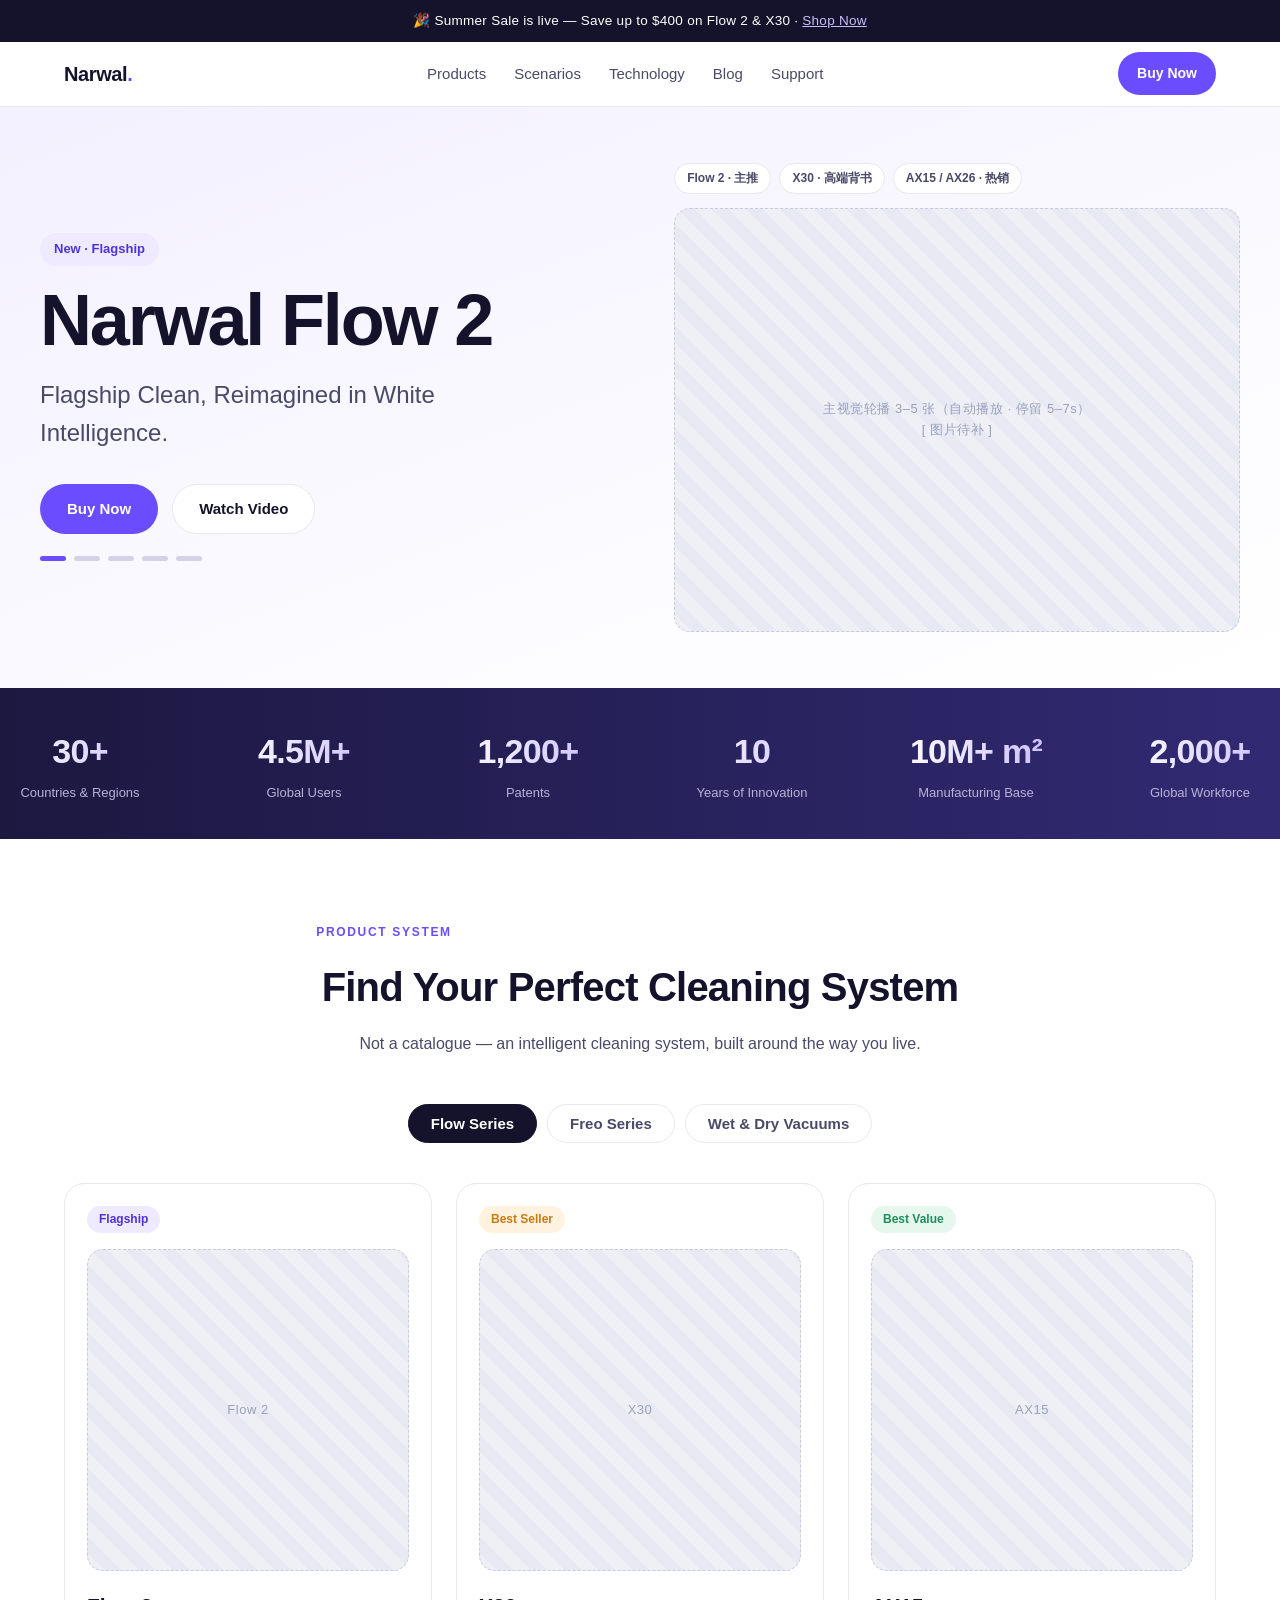
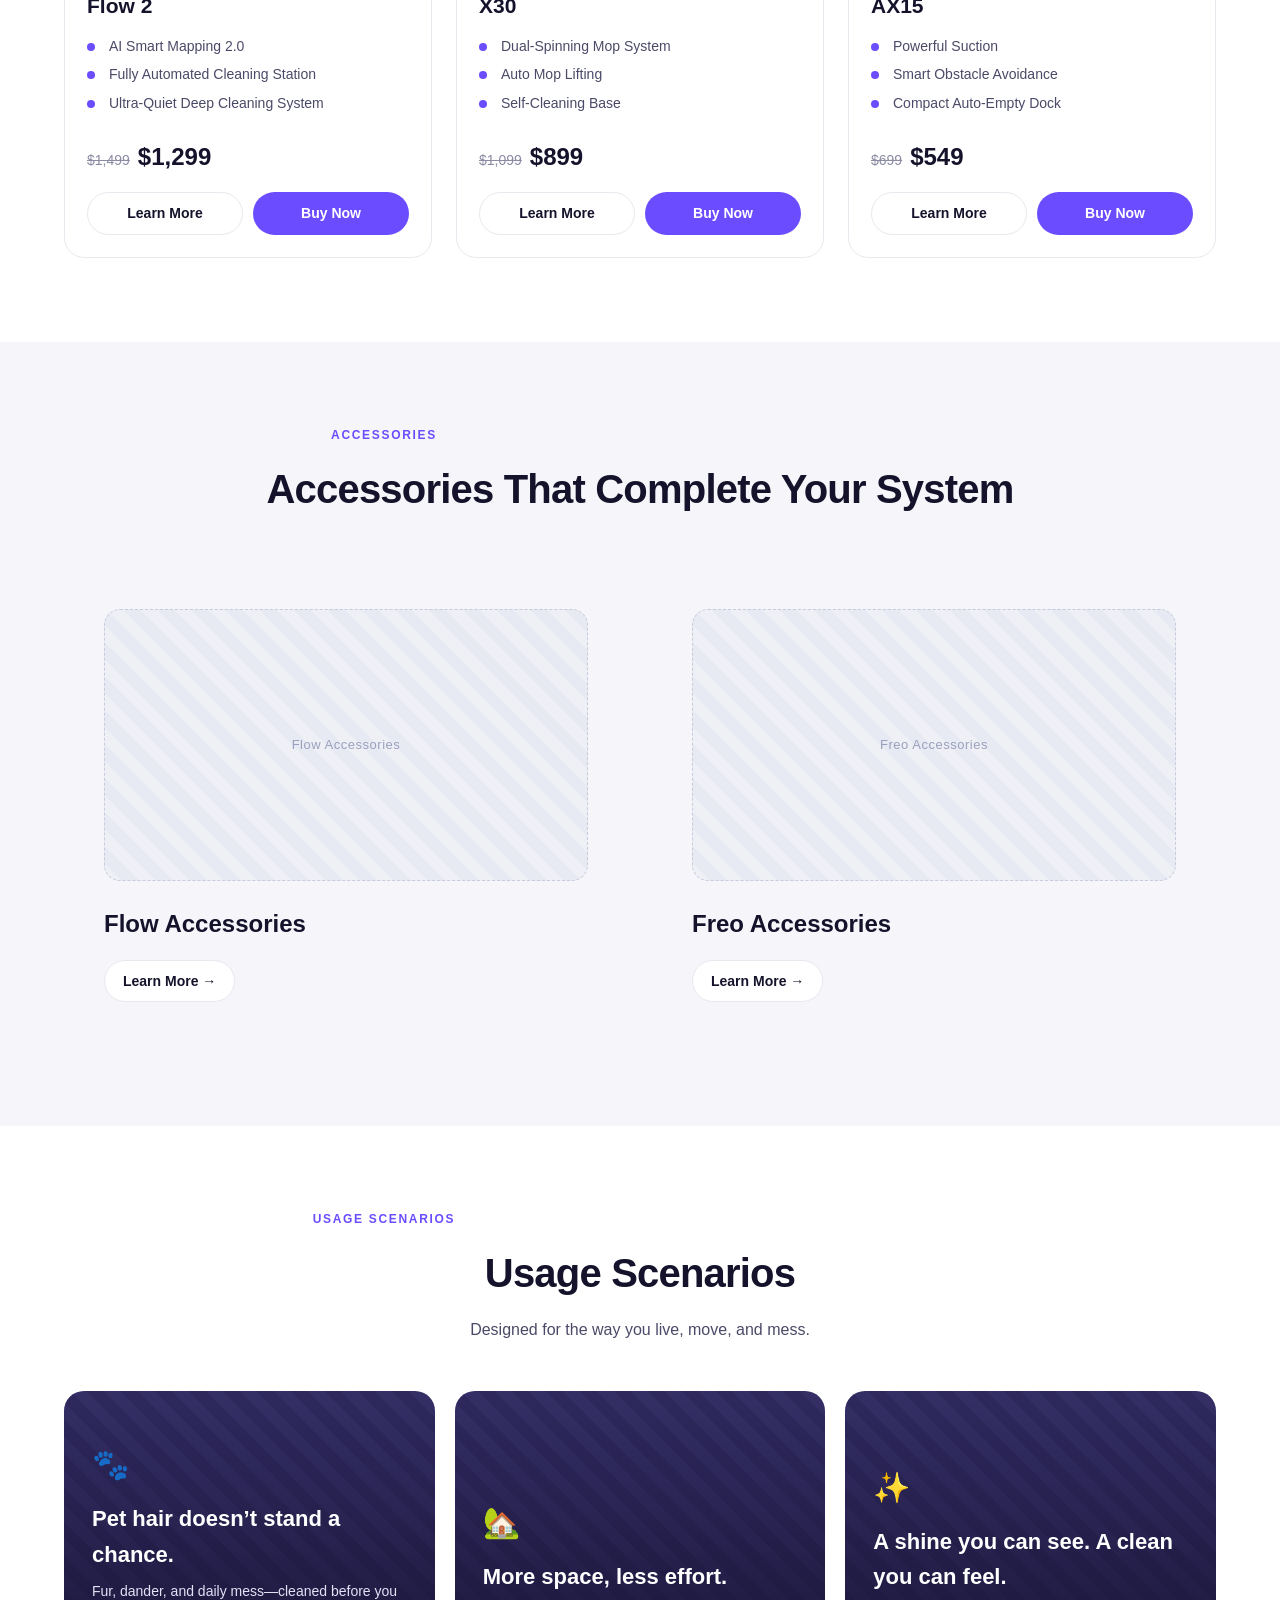
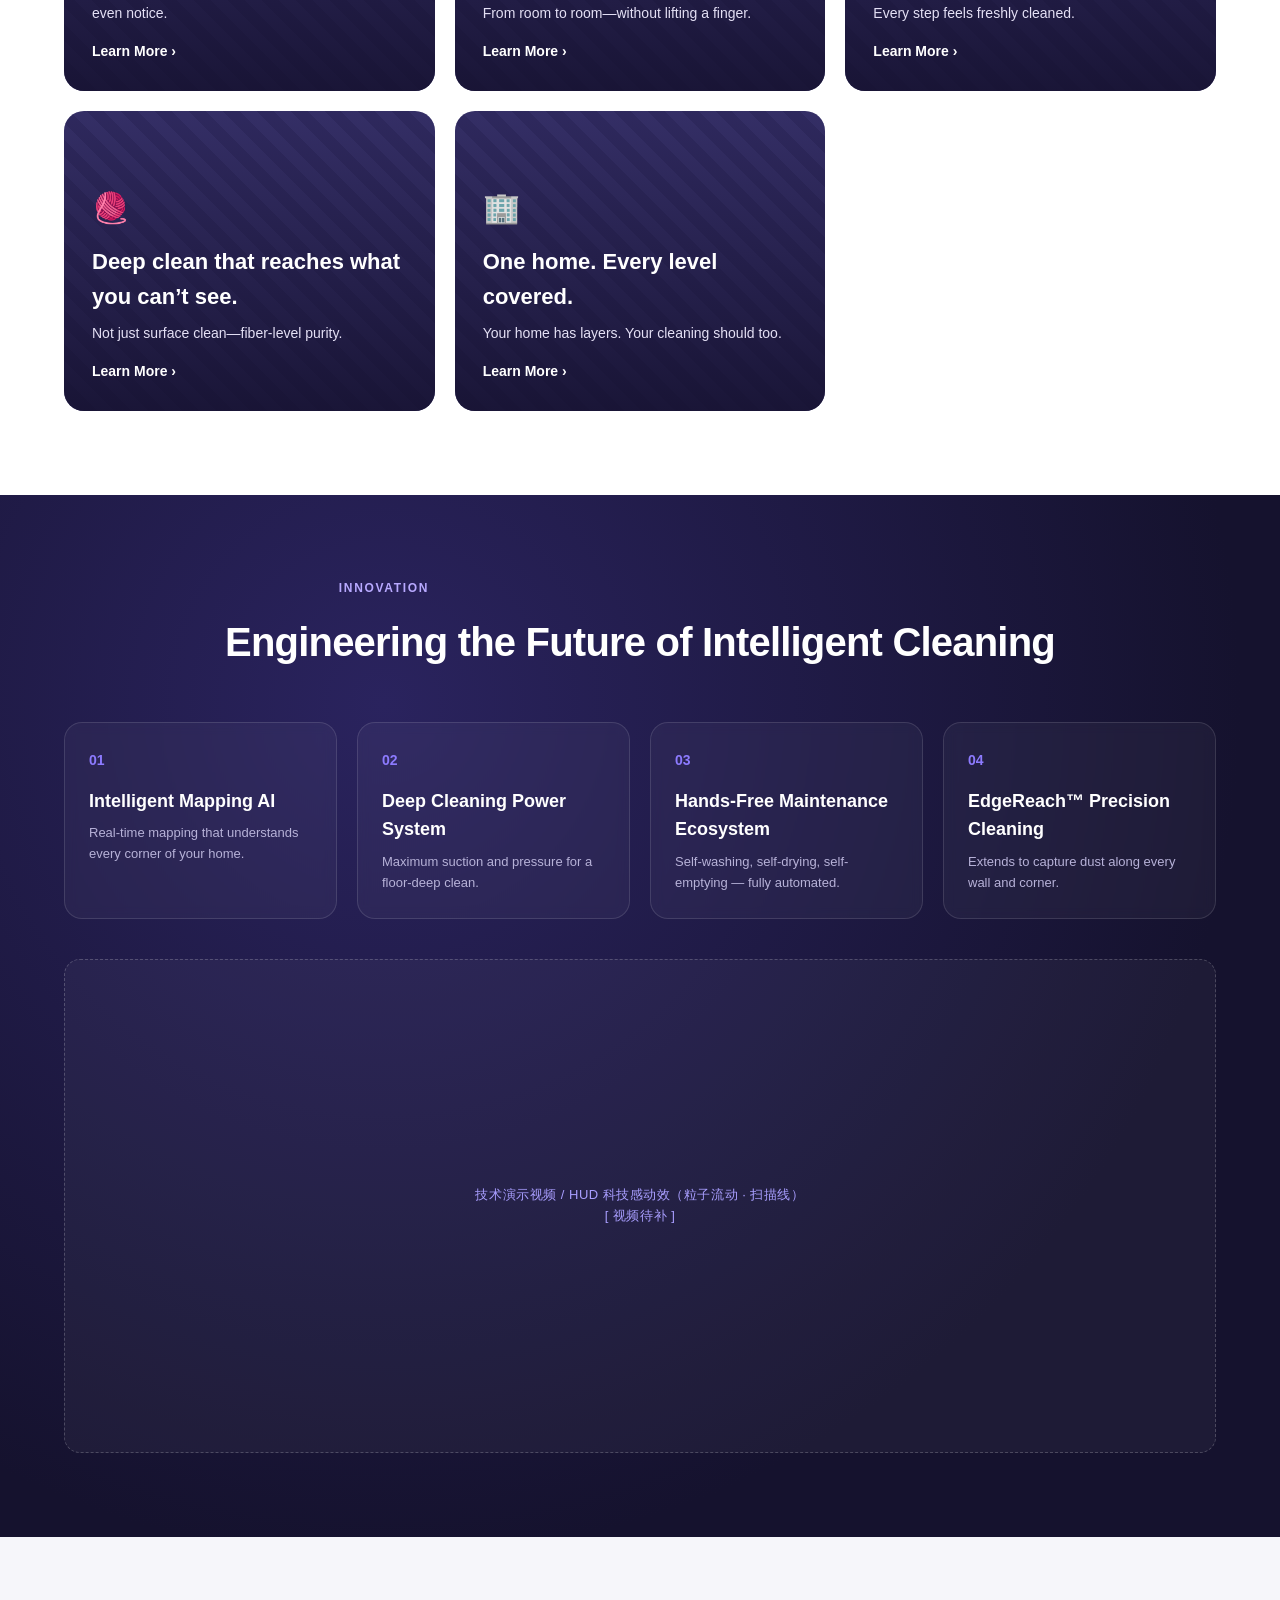
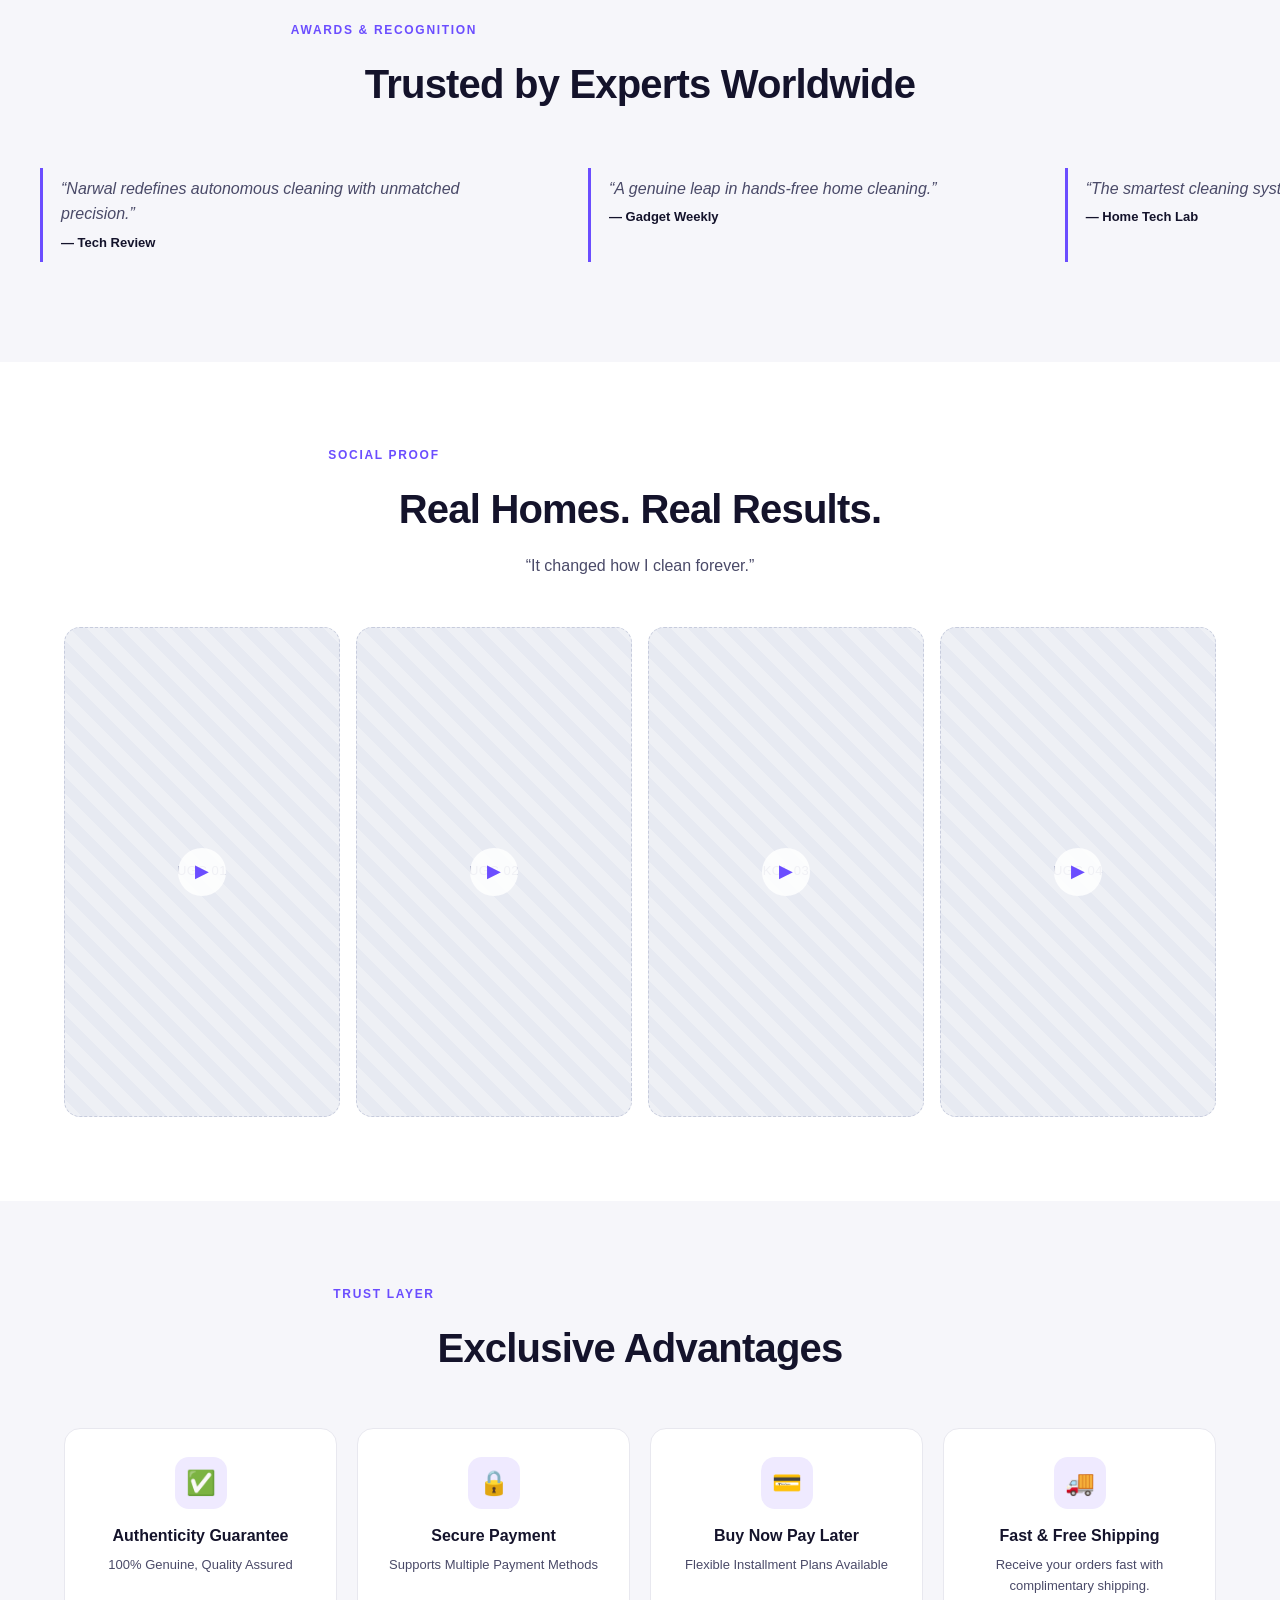
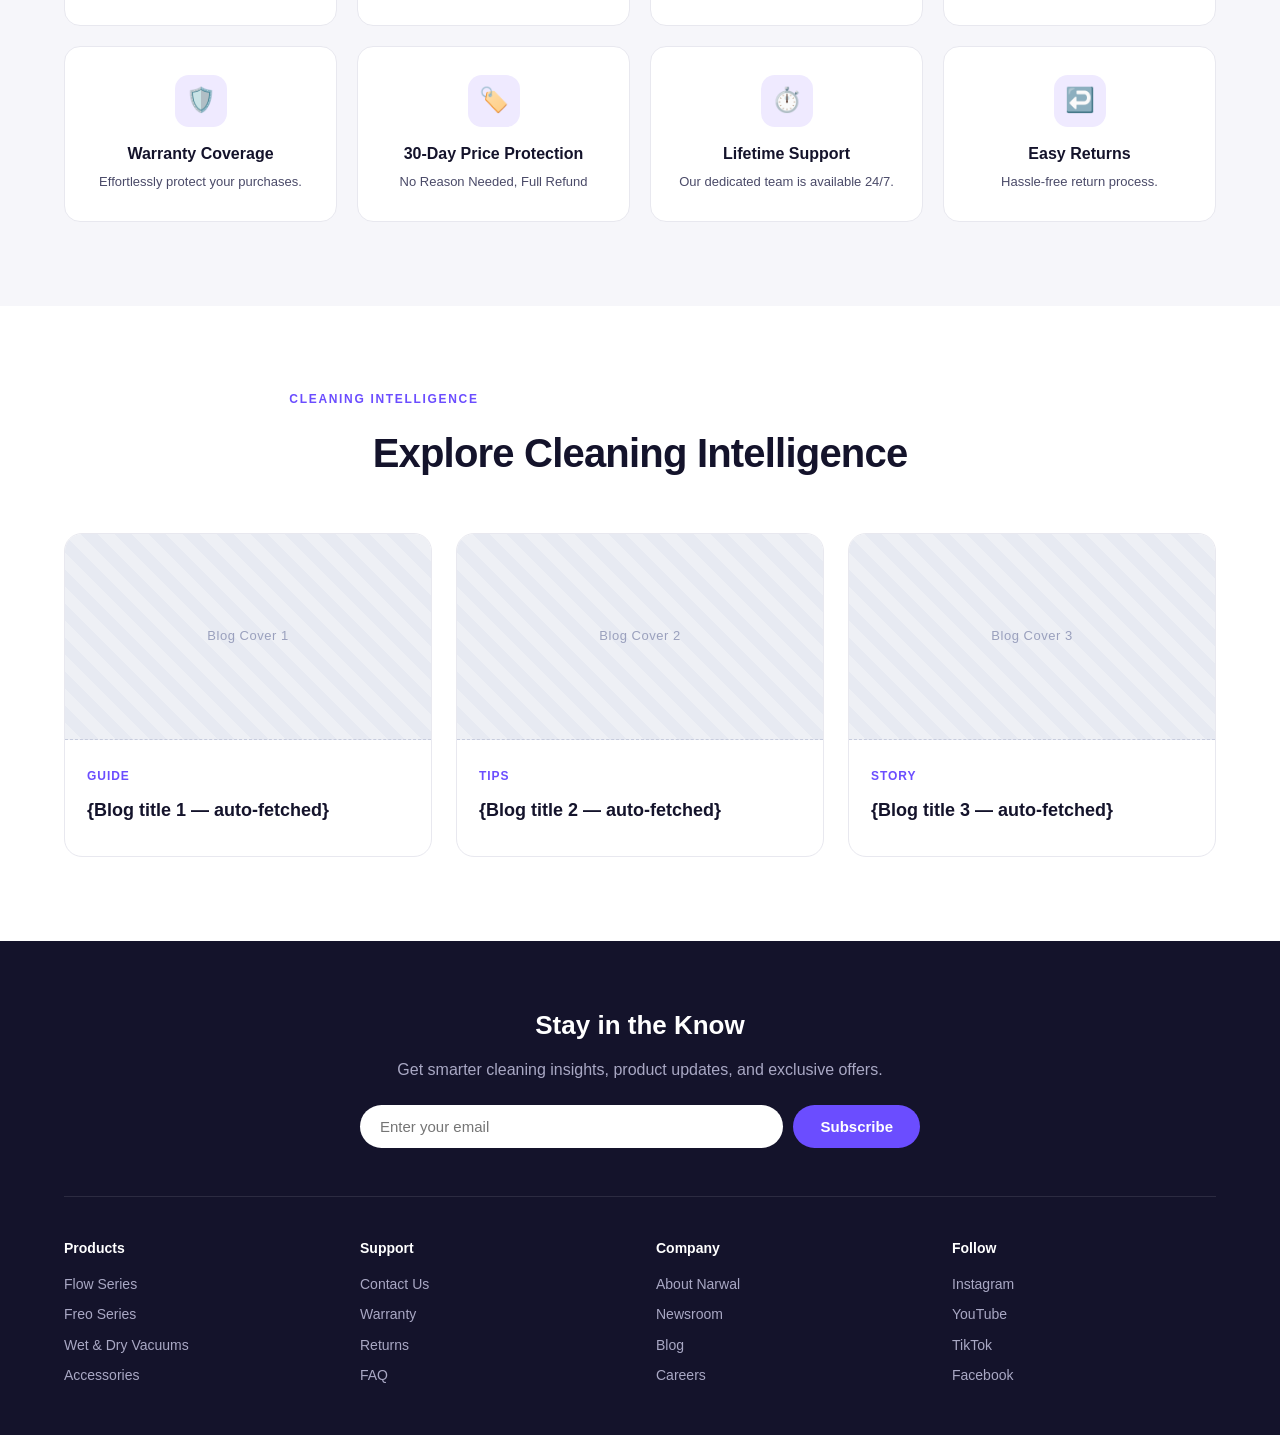
==== narwal-home-demo.html @ 0157c26e "Add Narwal homepage redesign demo (layout-first, images pending) Build a static layout demo for the " ====
<!DOCTYPE html>
<html lang="en">
<head>
<meta charset="UTF-8" />
<meta name="viewport" content="width=device-width, initial-scale=1.0" />
<title>Narwal · Homepage Redesign Demo</title>
<!-- 首页改版项目 Demo · 需求方：李力 · 上线：全球官网 -->
<style>
  :root {
    --ink: #14132b;
    --ink-soft: #4a4a68;
    --ink-mute: #8b8ba3;
    --line: #e8e8ef;
    --bg: #f6f6fa;
    --primary: #6b4dff;        /* 🟣 Primary 主色 */
    --primary-dark: #4f33d6;
    --primary-soft: #efeaff;
    --radius: 16px;
    --maxw: 1200px;
  }

  * { box-sizing: border-box; }

  html { scroll-behavior: smooth; }

  body {
    margin: 0;
    font-family: -apple-system, BlinkMacSystemFont, "Segoe UI",
      "PingFang SC", "Helvetica Neue", "Microsoft YaHei", Arial, sans-serif;
    color: var(--ink);
    background: #fff;
    line-height: 1.6;
    -webkit-font-smoothing: antialiased;
  }

  img { max-width: 100%; display: block; }

  .visually-hidden {
    position: absolute;
    width: 1px; height: 1px;
    padding: 0; margin: -1px;
    overflow: hidden;
    clip: rect(0 0 0 0);
    white-space: nowrap; border: 0;
  }

  .container {
    max-width: var(--maxw);
    margin: 0 auto;
    padding: 0 24px;
  }

  /* ====== 占位图（图片部分先跳过，用占位块） ====== */
  .ph {
    background:
      repeating-linear-gradient(45deg,#eef0f5,#eef0f5 12px,#e7eaf2 12px,#e7eaf2 24px);
    border: 1px dashed #c7ccdd;
    border-radius: var(--radius);
    display: flex;
    align-items: center;
    justify-content: center;
    color: #9aa0bd;
    font-size: 13px;
    letter-spacing: .04em;
    text-align: center;
    padding: 16px;
  }

  /* ====== 通用按钮 ====== */
  .btn {
    display: inline-flex;
    align-items: center;
    gap: 8px;
    padding: 12px 26px;
    border-radius: 999px;
    font-size: 15px;
    font-weight: 600;
    text-decoration: none;
    cursor: pointer;
    border: 1.5px solid transparent;
    transition: all .2s ease;
    white-space: nowrap;
  }
  .btn--primary { background: var(--primary); color: #fff; }
  .btn--primary:hover { background: var(--primary-dark); }
  .btn--ghost { background: #fff; color: var(--ink); border-color: var(--line); }
  .btn--ghost:hover { border-color: var(--primary); color: var(--primary); }
  .btn--sm { padding: 9px 18px; font-size: 14px; }

  /* ====== Section 通用标题 ====== */
  .section { padding: 84px 0; }
  .section--alt { background: var(--bg); }
  .sec-head { text-align: center; margin-bottom: 48px; }
  .sec-head .eyebrow {
    text-transform: uppercase;
    letter-spacing: .14em;
    font-size: 12px;
    color: var(--primary);
    font-weight: 700;
    margin: 0 0 12px;
  }
  .sec-head h2 {
    font-size: clamp(26px, 3.4vw, 40px);
    font-weight: 800;
    letter-spacing: -0.02em;
    margin: 0 0 12px;
  }
  .sec-head p {
    color: var(--ink-soft);
    max-width: 640px;
    margin: 0 auto;
    font-size: 16px;
  }

  /* ============ 0. 公告栏 ============ */
  .announce {
    background: var(--ink);
    color: #fff;
    text-align: center;
    font-size: 13.5px;
    padding: 10px 16px;
    letter-spacing: .02em;
  }
  .announce a { color: #c9bcff; text-decoration: underline; }

  /* ============ 顶部导航（占位） ============ */
  .nav {
    position: sticky; top: 0; z-index: 50;
    background: rgba(255,255,255,.85);
    backdrop-filter: blur(12px);
    border-bottom: 1px solid var(--line);
  }
  .nav__inner {
    display: flex; align-items: center; justify-content: space-between;
    height: 64px;
  }
  .nav__logo { font-weight: 800; font-size: 20px; letter-spacing: -.02em; }
  .nav__logo span { color: var(--primary); }
  .nav__links { display: flex; gap: 28px; list-style: none; margin: 0; padding: 0; }
  .nav__links a { text-decoration: none; color: var(--ink-soft); font-size: 15px; font-weight: 500; }
  .nav__links a:hover { color: var(--primary); }

  /* ============ 1. 首屏 Hero ============ */
  .hero {
    position: relative;
    background: linear-gradient(160deg,#f3f0ff 0%, #fbfaff 60%, #fff 100%);
    overflow: hidden;
  }
  .hero__inner {
    display: grid;
    grid-template-columns: 1.05fr 1fr;
    gap: 40px;
    align-items: center;
    min-height: 560px;
    padding: 56px 0;
  }
  .hero__badge {
    display: inline-block;
    background: var(--primary-soft);
    color: var(--primary-dark);
    font-size: 13px; font-weight: 700;
    padding: 6px 14px; border-radius: 999px;
    margin-bottom: 18px;
  }
  .hero__h1 {
    font-size: clamp(40px, 6vw, 72px);
    font-weight: 800;
    line-height: 1.02;
    letter-spacing: -0.03em;
    margin: 0 0 18px;
  }
  .hero__sub {
    font-size: clamp(18px, 2.2vw, 24px);
    color: var(--ink-soft);
    max-width: 460px;
    margin: 0 0 32px;
    font-weight: 500;
  }
  .hero__cta { display: flex; gap: 14px; flex-wrap: wrap; }
  .hero__visual { position: relative; }
  .hero__stage { aspect-ratio: 4/3; }

  /* 轮播指示点 */
  .hero__dots { display: flex; gap: 8px; margin-top: 22px; }
  .hero__dots button {
    width: 26px; height: 5px; border-radius: 99px; border: 0;
    background: #d5d2e8; cursor: pointer; padding: 0;
  }
  .hero__dots button[aria-current="true"] { background: var(--primary); }
  .hero__tag-row { display: flex; gap: 8px; margin-bottom: 14px; flex-wrap: wrap; }
  .pill {
    font-size: 12px; font-weight: 600; padding: 5px 12px; border-radius: 999px;
    background: #fff; border: 1px solid var(--line); color: var(--ink-soft);
  }

  /* ============ 2. 品牌信任数据 ============ */
  .trust {
    background: linear-gradient(90deg,#1c1840,#312a73);
    color: #fff;
    padding: 36px 0;
    overflow: hidden;
  }
  .trust__track {
    display: flex;
    gap: 64px;
    width: max-content;
    animation: marquee 32s linear infinite;
  }
  .trust:hover .trust__track { animation-play-state: paused; }
  @keyframes marquee { to { transform: translateX(-50%); } }
  .trust__item { text-align: center; min-width: 160px; }
  .trust__num {
    font-size: 34px; font-weight: 800;
    letter-spacing: -.02em;
    background: linear-gradient(90deg,#fff,#c9bcff);
    -webkit-background-clip: text; background-clip: text; color: transparent;
  }
  .trust__label { font-size: 13px; color: #b7b2d8; margin-top: 4px; }

  /* ============ 3. 产品系列区 ============ */
  .tabs { display: flex; justify-content: center; gap: 10px; margin-bottom: 40px; flex-wrap: wrap; }
  .tab {
    border: 1px solid var(--line); background: #fff;
    padding: 10px 22px; border-radius: 999px;
    font-size: 15px; font-weight: 600; color: var(--ink-soft);
    cursor: pointer; transition: all .2s;
  }
  .tab[aria-selected="true"] { background: var(--ink); color: #fff; border-color: var(--ink); }

  .product-grid {
    display: grid;
    grid-template-columns: repeat(3, 1fr);
    gap: 24px;
  }
  .panel[hidden] { display: none; }
  .pcard {
    border: 1px solid var(--line);
    border-radius: 20px;
    padding: 22px;
    background: #fff;
    display: flex; flex-direction: column;
    transition: box-shadow .25s, transform .25s;
  }
  .pcard:hover { box-shadow: 0 18px 40px -22px rgba(60,40,160,.4); transform: translateY(-4px); }
  .pcard__tag {
    align-self: flex-start;
    font-size: 12px; font-weight: 700;
    padding: 4px 12px; border-radius: 999px;
    background: var(--primary-soft); color: var(--primary-dark);
    margin-bottom: 16px;
  }
  .pcard__tag--seller { background:#fff3e0; color:#c97a13; }
  .pcard__tag--value  { background:#e6f7ee; color:#1e8e5a; }
  .pcard__img { aspect-ratio: 1/1; margin-bottom: 18px; }
  .pcard__name { font-size: 21px; font-weight: 800; margin: 0 0 12px; }
  .pcard__usp { list-style: none; padding: 0; margin: 0 0 18px; }
  .pcard__usp li {
    font-size: 14px; color: var(--ink-soft);
    padding-left: 22px; position: relative; margin-bottom: 6px;
  }
  .pcard__usp li::before {
    content: ""; position: absolute; left: 0; top: 8px;
    width: 8px; height: 8px; border-radius: 50%; background: var(--primary);
  }
  .pcard__price { margin: auto 0 16px; }
  .pcard__price .was { color: var(--ink-mute); text-decoration: line-through; font-size: 14px; margin-right: 8px; }
  .pcard__price .now { font-size: 24px; font-weight: 800; }
  .pcard__cta { display: flex; gap: 10px; }
  .pcard__cta .btn { flex: 1; justify-content: center; }

  /* ============ 4. 配件区 ============ */
  .acc-grid { display: grid; grid-template-columns: 1fr 1fr; gap: 24px; }
  .acc-card {
    border-radius: 20px;
    background: var(--bg);
    padding: 40px;
    display: flex; flex-direction: column; align-items: flex-start;
    min-height: 320px;
    justify-content: space-between;
  }
  .acc-card__img { width: 100%; aspect-ratio: 16/9; margin-bottom: 24px; }
  .acc-card h3 { font-size: 24px; margin: 0 0 16px; }

  /* ============ 5. 使用场景 ============ */
  .scene-grid {
    display: grid;
    grid-template-columns: repeat(3, 1fr);
    gap: 20px;
  }
  .scene {
    position: relative;
    border-radius: 20px;
    overflow: hidden;
    min-height: 300px;
    color: #fff;
    display: flex; flex-direction: column; justify-content: flex-end;
    padding: 28px;
    background: linear-gradient(180deg, rgba(20,16,45,.15), rgba(20,16,45,.85));
  }
  .scene::before {
    content: ""; position: absolute; inset: 0; z-index: -1;
    background: repeating-linear-gradient(45deg,#3a3470,#3a3470 12px,#332d66 12px,#332d66 24px);
  }
  .scene__emoji { font-size: 30px; }
  .scene h3 { font-size: 22px; margin: 12px 0 8px; font-weight: 800; }
  .scene p { font-size: 14px; color: #e4e0f5; margin: 0 0 16px; }
  .scene a { color: #fff; font-weight: 700; text-decoration: none; font-size: 14px; }
  .scene a:hover { text-decoration: underline; }

  /* ============ 6. Innovation 技术区 ============ */
  .innov {
    background: radial-gradient(circle at 30% 20%, #2a235e, #15122e 70%);
    color: #fff;
  }
  .innov .sec-head h2 { color: #fff; }
  .innov .sec-head .eyebrow { color: #b8a9ff; }
  .innov-grid { display: grid; grid-template-columns: repeat(4,1fr); gap: 20px; }
  .innov-card {
    border: 1px solid rgba(255,255,255,.12);
    border-radius: 18px;
    padding: 24px;
    background: rgba(255,255,255,.04);
    backdrop-filter: blur(6px);
  }
  .innov-card .idx { color: #8d7bff; font-weight: 800; font-size: 14px; }
  .innov-card h3 { font-size: 18px; margin: 14px 0 8px; }
  .innov-card p { font-size: 13px; color: #b7b2d8; margin: 0; }
  .innov__media { margin-top: 40px; aspect-ratio: 21/9; background:rgba(255,255,255,.04); border:1px dashed rgba(255,255,255,.2); color:#a99eff; }

  /* ============ 7. Awards ticker ============ */
  .awards { overflow: hidden; }
  .ticker {
    display: flex; gap: 48px; width: max-content;
    animation: marquee 40s linear infinite;
  }
  .awards:hover .ticker { animation-play-state: paused; }
  .quote {
    border-left: 3px solid var(--primary);
    padding: 8px 0 8px 18px;
    max-width: 420px;
    font-size: 16px; font-style: italic; color: var(--ink-soft);
  }
  .quote cite { display: block; font-style: normal; font-weight: 700; color: var(--ink); margin-top: 6px; font-size: 13px; }

  /* ============ 8. 用户之声 ============ */
  .ugc-grid { display: grid; grid-template-columns: repeat(4,1fr); gap: 16px; }
  .ugc { aspect-ratio: 9/16; position: relative; }
  .ugc .play {
    position: absolute; inset: 0; margin: auto;
    width: 48px; height: 48px; border-radius: 50%;
    background: rgba(255,255,255,.85); color: var(--primary);
    display: flex; align-items: center; justify-content: center; font-size: 18px;
  }

  /* ============ 9. 购买保障 ============ */
  .adv-grid { display: grid; grid-template-columns: repeat(4,1fr); gap: 20px; }
  .adv {
    text-align: center; padding: 28px 18px;
    border: 1px solid var(--line); border-radius: 16px; background:#fff;
  }
  .adv__icon {
    width: 52px; height: 52px; border-radius: 14px; margin: 0 auto 14px;
    background: var(--primary-soft); color: var(--primary-dark);
    display:flex; align-items:center; justify-content:center; font-size:24px;
  }
  .adv h3 { font-size: 16px; margin: 0 0 6px; }
  .adv p { font-size: 13px; color: var(--ink-soft); margin: 0; }

  /* ============ 10. Blog ============ */
  .blog-grid { display: grid; grid-template-columns: repeat(3,1fr); gap: 24px; }
  .blog-card { border:1px solid var(--line); border-radius:18px; overflow:hidden; background:#fff; }
  .blog-card .ph { border-radius:0; border:0; border-bottom:1px dashed #c7ccdd; aspect-ratio:16/9; }
  .blog-card__body { padding: 22px; }
  .blog-card__body span { font-size:12px; color:var(--primary); font-weight:700; text-transform:uppercase; letter-spacing:.08em; }
  .blog-card__body h3 { font-size:18px; margin:8px 0 10px; }
  .blog-card__body a { color:var(--ink); text-decoration:none; }
  .blog-card__body a:hover { color:var(--primary); }

  /* ============ Footer + 邮箱订阅 ============ */
  .footer { background: var(--ink); color:#cfcee0; padding: 64px 0 40px; }
  .subscribe { text-align:center; max-width:560px; margin:0 auto 48px; }
  .subscribe h2 { color:#fff; font-size:26px; margin:0 0 10px; }
  .subscribe p { margin:0 0 22px; color:#a9a8c4; }
  .subscribe__form { display:flex; gap:10px; }
  .subscribe__form input {
    flex:1; border:0; border-radius:999px; padding:13px 20px; font-size:15px;
  }
  .footer__cols {
    display:grid; grid-template-columns: repeat(4,1fr); gap:32px;
    border-top:1px solid rgba(255,255,255,.1); padding-top:40px; font-size:14px;
  }
  .footer__cols h4 { color:#fff; font-size:14px; margin:0 0 14px; }
  .footer__cols ul { list-style:none; padding:0; margin:0; }
  .footer__cols li { margin-bottom:8px; }
  .footer__cols a { color:#a9a8c4; text-decoration:none; }
  .footer__cols a:hover { color:#fff; }

  /* ============ 响应式 ============ */
  @media (max-width: 960px) {
    .hero__inner { grid-template-columns: 1fr; }
    .product-grid, .innov-grid, .ugc-grid, .adv-grid, .blog-grid { grid-template-columns: repeat(2,1fr); }
    .scene-grid { grid-template-columns: 1fr 1fr; }
    .nav__links { display:none; }
  }
  @media (max-width: 560px) {
    .product-grid, .acc-grid, .innov-grid, .ugc-grid, .adv-grid, .blog-grid, .scene-grid { grid-template-columns: 1fr; }
    .subscribe__form { flex-direction: column; }
    .footer__cols { grid-template-columns: 1fr 1fr; }
  }
</style>
</head>
<body>

  <!-- SEO：页面无显性 H1，使用 Visually Hidden H1 -->
  <h1 class="visually-hidden">Narwal Robot Vacuums and Mops for Smarter Home Cleaning</h1>

  <!-- ============ 0. 公告栏（同步 banner） ============ -->
  <div class="announce">
    🎉 Summer Sale is live — Save up to $400 on Flow 2 &amp; X30 ·
    <a href="#products">Shop Now</a>
  </div>

  <!-- ============ 顶部导航 ============ -->
  <header class="nav">
    <div class="container nav__inner">
      <div class="nav__logo">Narwal<span>.</span></div>
      <nav>
        <ul class="nav__links">
          <li><a href="#products">Products</a></li>
          <li><a href="#scenes">Scenarios</a></li>
          <li><a href="#innovation">Technology</a></li>
          <li><a href="#blog">Blog</a></li>
          <li><a href="#support">Support</a></li>
        </ul>
      </nav>
      <a href="#products" class="btn btn--primary btn--sm">Buy Now</a>
    </div>
  </header>

  <!-- ============ 1. 首屏 Hero ============ -->
  <section class="hero" id="hero" aria-label="Hero">
    <div class="container hero__inner">
      <div class="hero__copy">
        <span class="hero__badge">New · Flagship</span>
        <p class="hero__h1">Narwal Flow 2</p>
        <p class="hero__sub">Flagship Clean, Reimagined in White Intelligence.</p>
        <div class="hero__cta">
          <a href="#products" class="btn btn--primary">Buy Now</a>
          <a href="#innovation" class="btn btn--ghost">Watch Video</a>
        </div>
        <div class="hero__dots" role="tablist" aria-label="Hero slides">
          <button aria-current="true" aria-label="Flow 2"></button>
          <button aria-label="X30 Flagship"></button>
          <button aria-label="AX15"></button>
          <button aria-label="AX26"></button>
          <button aria-label="Promo"></button>
        </div>
      </div>
      <div class="hero__visual">
        <div class="hero__tag-row">
          <span class="pill">Flow 2 · 主推</span>
          <span class="pill">X30 · 高端背书</span>
          <span class="pill">AX15 / AX26 · 热销</span>
        </div>
        <div class="ph hero__stage">主视觉轮播 3–5 张（自动播放 · 停留 5–7s）<br />[ 图片待补 ]</div>
      </div>
    </div>
  </section>

  <!-- ============ 2. 品牌信任数据 ============ -->
  <section class="trust" aria-label="Brand trust data">
    <div class="trust__track" id="trustTrack">
      <!-- 一组数据，JS 复制一份实现无缝滚动 + count-up -->
      <div class="trust__item"><div class="trust__num" data-count="30">30+</div><div class="trust__label">Countries &amp; Regions</div></div>
      <div class="trust__item"><div class="trust__num" data-count="4.5">4.5M+</div><div class="trust__label">Global Users</div></div>
      <div class="trust__item"><div class="trust__num" data-count="1200">1,200+</div><div class="trust__label">Patents</div></div>
      <div class="trust__item"><div class="trust__num" data-count="10">10</div><div class="trust__label">Years of Innovation</div></div>
      <div class="trust__item"><div class="trust__num">10M+ m²</div><div class="trust__label">Manufacturing Base</div></div>
      <div class="trust__item"><div class="trust__num" data-count="2000">2,000+</div><div class="trust__label">Global Workforce</div></div>
      <div class="trust__item"><div class="trust__num" data-count="500">500+</div><div class="trust__label">Service Stations</div></div>
    </div>
  </section>

  <!-- ============ 3. 产品系列区 ============ -->
  <section class="section" id="products">
    <div class="container">
      <div class="sec-head">
        <p class="eyebrow">Product System</p>
        <h2>Find Your Perfect Cleaning System</h2>
        <p>Not a catalogue — an intelligent cleaning system, built around the way you live.</p>
      </div>

      <div class="tabs" role="tablist" aria-label="Product series">
        <button class="tab" role="tab" aria-selected="true" data-panel="flow">Flow Series</button>
        <button class="tab" role="tab" aria-selected="false" data-panel="freo">Freo Series</button>
        <button class="tab" role="tab" aria-selected="false" data-panel="wetdry">Wet &amp; Dry Vacuums</button>
      </div>

      <!-- Flow Series -->
      <div class="panel" data-panel="flow">
        <div class="product-grid">
          <article class="pcard">
            <span class="pcard__tag">Flagship</span>
            <div class="ph pcard__img">Flow 2</div>
            <h3 class="pcard__name">Flow 2</h3>
            <ul class="pcard__usp">
              <li>AI Smart Mapping 2.0</li>
              <li>Fully Automated Cleaning Station</li>
              <li>Ultra-Quiet Deep Cleaning System</li>
            </ul>
            <div class="pcard__price"><span class="was">$1,499</span><span class="now">$1,299</span></div>
            <div class="pcard__cta">
              <a href="#" class="btn btn--ghost btn--sm">Learn More</a>
              <a href="#" class="btn btn--primary btn--sm">Buy Now</a>
            </div>
          </article>

          <article class="pcard">
            <span class="pcard__tag pcard__tag--seller">Best Seller</span>
            <div class="ph pcard__img">X30</div>
            <h3 class="pcard__name">X30</h3>
            <ul class="pcard__usp">
              <li>Dual-Spinning Mop System</li>
              <li>Auto Mop Lifting</li>
              <li>Self-Cleaning Base</li>
            </ul>
            <div class="pcard__price"><span class="was">$1,099</span><span class="now">$899</span></div>
            <div class="pcard__cta">
              <a href="#" class="btn btn--ghost btn--sm">Learn More</a>
              <a href="#" class="btn btn--primary btn--sm">Buy Now</a>
            </div>
          </article>

          <article class="pcard">
            <span class="pcard__tag pcard__tag--value">Best Value</span>
            <div class="ph pcard__img">AX15</div>
            <h3 class="pcard__name">AX15</h3>
            <ul class="pcard__usp">
              <li>Powerful Suction</li>
              <li>Smart Obstacle Avoidance</li>
              <li>Compact Auto-Empty Dock</li>
            </ul>
            <div class="pcard__price"><span class="was">$699</span><span class="now">$549</span></div>
            <div class="pcard__cta">
              <a href="#" class="btn btn--ghost btn--sm">Learn More</a>
              <a href="#" class="btn btn--primary btn--sm">Buy Now</a>
            </div>
          </article>
        </div>
      </div>

      <!-- Freo Series -->
      <div class="panel" data-panel="freo" hidden>
        <div class="product-grid">
          <article class="pcard">
            <span class="pcard__tag">Flagship</span>
            <div class="ph pcard__img">Freo Z Ultra</div>
            <h3 class="pcard__name">Freo Z Ultra</h3>
            <ul class="pcard__usp">
              <li>Dual AI Chips</li>
              <li>Edge-to-Edge Mopping</li>
              <li>Hot Water Self-Wash</li>
            </ul>
            <div class="pcard__price"><span class="was">$1,599</span><span class="now">$1,399</span></div>
            <div class="pcard__cta">
              <a href="#" class="btn btn--ghost btn--sm">Learn More</a>
              <a href="#" class="btn btn--primary btn--sm">Buy Now</a>
            </div>
          </article>
          <article class="pcard">
            <span class="pcard__tag pcard__tag--seller">Best Seller</span>
            <div class="ph pcard__img">Freo X Ultra</div>
            <h3 class="pcard__name">Freo X Ultra</h3>
            <ul class="pcard__usp">
              <li>Zero-Tangle Brush</li>
              <li>Auto Detergent Dosing</li>
              <li>DirtSense Cleaning</li>
            </ul>
            <div class="pcard__price"><span class="was">$1,399</span><span class="now">$1,199</span></div>
            <div class="pcard__cta">
              <a href="#" class="btn btn--ghost btn--sm">Learn More</a>
              <a href="#" class="btn btn--primary btn--sm">Buy Now</a>
            </div>
          </article>
          <article class="pcard">
            <span class="pcard__tag pcard__tag--value">Best Value</span>
            <div class="ph pcard__img">Freo Pro</div>
            <h3 class="pcard__name">Freo Pro</h3>
            <ul class="pcard__usp">
              <li>Smart Mapping</li>
              <li>Auto-Empty &amp; Wash</li>
              <li>Quiet Mode</li>
            </ul>
            <div class="pcard__price"><span class="was">$899</span><span class="now">$699</span></div>
            <div class="pcard__cta">
              <a href="#" class="btn btn--ghost btn--sm">Learn More</a>
              <a href="#" class="btn btn--primary btn--sm">Buy Now</a>
            </div>
          </article>
        </div>
      </div>

      <!-- Wet & Dry -->
      <div class="panel" data-panel="wetdry" hidden>
        <div class="product-grid">
          <article class="pcard">
            <span class="pcard__tag pcard__tag--seller">Best Seller</span>
            <div class="ph pcard__img">S20 Pro</div>
            <h3 class="pcard__name">S20 Pro</h3>
            <ul class="pcard__usp">
              <li>Edge-Hugging Roller</li>
              <li>Self-Cleaning &amp; Drying</li>
              <li>Lightweight Design</li>
            </ul>
            <div class="pcard__price"><span class="was">$499</span><span class="now">$399</span></div>
            <div class="pcard__cta">
              <a href="#" class="btn btn--ghost btn--sm">Learn More</a>
              <a href="#" class="btn btn--primary btn--sm">Buy Now</a>
            </div>
          </article>
          <article class="pcard">
            <span class="pcard__tag pcard__tag--value">Best Value</span>
            <div class="ph pcard__img">S10</div>
            <h3 class="pcard__name">S10</h3>
            <ul class="pcard__usp">
              <li>Strong Suction</li>
              <li>One-Touch Clean</li>
              <li>Long Battery Life</li>
            </ul>
            <div class="pcard__price"><span class="was">$349</span><span class="now">$279</span></div>
            <div class="pcard__cta">
              <a href="#" class="btn btn--ghost btn--sm">Learn More</a>
              <a href="#" class="btn btn--primary btn--sm">Buy Now</a>
            </div>
          </article>
        </div>
      </div>
    </div>
  </section>

  <!-- ============ 4. 配件区 ============ -->
  <section class="section section--alt">
    <div class="container">
      <div class="sec-head">
        <p class="eyebrow">Accessories</p>
        <h2>Accessories That Complete Your System</h2>
      </div>
      <div class="acc-grid">
        <div class="acc-card">
          <div class="ph acc-card__img">Flow Accessories</div>
          <div>
            <h3>Flow Accessories</h3>
            <a href="#" class="btn btn--ghost btn--sm">Learn More →</a>
          </div>
        </div>
        <div class="acc-card">
          <div class="ph acc-card__img">Freo Accessories</div>
          <div>
            <h3>Freo Accessories</h3>
            <a href="#" class="btn btn--ghost btn--sm">Learn More →</a>
          </div>
        </div>
      </div>
    </div>
  </section>

  <!-- ============ 5. 使用场景 ============ -->
  <section class="section" id="scenes">
    <div class="container">
      <div class="sec-head">
        <p class="eyebrow">Usage Scenarios</p>
        <h2>Usage Scenarios</h2>
        <p>Designed for the way you live, move, and mess.</p>
      </div>
      <div class="scene-grid">
        <article class="scene">
          <div class="scene__emoji">🐾</div>
          <h3>Pet hair doesn’t stand a chance.</h3>
          <p>Fur, dander, and daily mess—cleaned before you even notice.</p>
          <a href="#">Learn More ›</a>
        </article>
        <article class="scene">
          <div class="scene__emoji">🏡</div>
          <h3>More space, less effort.</h3>
          <p>From room to room—without lifting a finger.</p>
          <a href="#">Learn More ›</a>
        </article>
        <article class="scene">
          <div class="scene__emoji">✨</div>
          <h3>A shine you can see. A clean you can feel.</h3>
          <p>Every step feels freshly cleaned.</p>
          <a href="#">Learn More ›</a>
        </article>
        <article class="scene">
          <div class="scene__emoji">🧶</div>
          <h3>Deep clean that reaches what you can’t see.</h3>
          <p>Not just surface clean—fiber-level purity.</p>
          <a href="#">Learn More ›</a>
        </article>
        <article class="scene">
          <div class="scene__emoji">🏢</div>
          <h3>One home. Every level covered.</h3>
          <p>Your home has layers. Your cleaning should too.</p>
          <a href="#">Learn More ›</a>
        </article>
      </div>
    </div>
  </section>

  <!-- ============ 6. Innovation 技术区 ============ -->
  <section class="section innov" id="innovation">
    <div class="container">
      <div class="sec-head">
        <p class="eyebrow">Innovation</p>
        <h2>Engineering the Future of Intelligent Cleaning</h2>
      </div>
      <div class="innov-grid">
        <div class="innov-card">
          <span class="idx">01</span>
          <h3>Intelligent Mapping AI</h3>
          <p>Real-time mapping that understands every corner of your home.</p>
        </div>
        <div class="innov-card">
          <span class="idx">02</span>
          <h3>Deep Cleaning Power System</h3>
          <p>Maximum suction and pressure for a floor-deep clean.</p>
        </div>
        <div class="innov-card">
          <span class="idx">03</span>
          <h3>Hands-Free Maintenance Ecosystem</h3>
          <p>Self-washing, self-drying, self-emptying — fully automated.</p>
        </div>
        <div class="innov-card">
          <span class="idx">04</span>
          <h3>EdgeReach™ Precision Cleaning</h3>
          <p>Extends to capture dust along every wall and corner.</p>
        </div>
      </div>
      <div class="ph innov__media">技术演示视频 / HUD 科技感动效（粒子流动 · 扫描线）<br />[ 视频待补 ]</div>
    </div>
  </section>

  <!-- ============ 7. Awards & Recognition ============ -->
  <section class="section awards section--alt" aria-label="Awards">
    <div class="container sec-head" style="margin-bottom:36px;">
      <p class="eyebrow">Awards &amp; Recognition</p>
      <h2>Trusted by Experts Worldwide</h2>
    </div>
    <div class="ticker" id="awardTicker">
      <blockquote class="quote">“Narwal redefines autonomous cleaning with unmatched precision.”<cite>— Tech Review</cite></blockquote>
      <blockquote class="quote">“A genuine leap in hands-free home cleaning.”<cite>— Gadget Weekly</cite></blockquote>
      <blockquote class="quote">“The smartest cleaning system we tested this year.”<cite>— Home Tech Lab</cite></blockquote>
      <blockquote class="quote">“Premium engineering meets everyday convenience.”<cite>— The Verge*</cite></blockquote>
    </div>
  </section>

  <!-- ============ 8. 用户之声 ============ -->
  <section class="section" id="voices">
    <div class="container">
      <div class="sec-head">
        <p class="eyebrow">Social Proof</p>
        <h2>Real Homes. Real Results.</h2>
        <p>“It changed how I clean forever.”</p>
      </div>
      <div class="ugc-grid">
        <div class="ph ugc"><span>UGC 01</span><div class="play">▶</div></div>
        <div class="ph ugc"><span>UGC 02</span><div class="play">▶</div></div>
        <div class="ph ugc"><span>KOL 03</span><div class="play">▶</div></div>
        <div class="ph ugc"><span>UGC 04</span><div class="play">▶</div></div>
      </div>
    </div>
  </section>

  <!-- ============ 9. 购买保障 ============ -->
  <section class="section section--alt" id="support">
    <div class="container">
      <div class="sec-head">
        <p class="eyebrow">Trust Layer</p>
        <h2>Exclusive Advantages</h2>
      </div>
      <div class="adv-grid">
        <div class="adv"><div class="adv__icon">✅</div><h3>Authenticity Guarantee</h3><p>100% Genuine, Quality Assured</p></div>
        <div class="adv"><div class="adv__icon">🔒</div><h3>Secure Payment</h3><p>Supports Multiple Payment Methods</p></div>
        <div class="adv"><div class="adv__icon">💳</div><h3>Buy Now Pay Later</h3><p>Flexible Installment Plans Available</p></div>
        <div class="adv"><div class="adv__icon">🚚</div><h3>Fast &amp; Free Shipping</h3><p>Receive your orders fast with complimentary shipping.</p></div>
        <div class="adv"><div class="adv__icon">🛡️</div><h3>Warranty Coverage</h3><p>Effortlessly protect your purchases.</p></div>
        <div class="adv"><div class="adv__icon">🏷️</div><h3>30-Day Price Protection</h3><p>No Reason Needed, Full Refund</p></div>
        <div class="adv"><div class="adv__icon">⏱️</div><h3>Lifetime Support</h3><p>Our dedicated team is available 24/7.</p></div>
        <div class="adv"><div class="adv__icon">↩️</div><h3>Easy Returns</h3><p>Hassle-free return process.</p></div>
      </div>
    </div>
  </section>

  <!-- ============ 10. Blog 内容区 ============ -->
  <section class="section" id="blog">
    <div class="container">
      <div class="sec-head">
        <p class="eyebrow">Cleaning Intelligence</p>
        <h2>Explore Cleaning Intelligence</h2>
      </div>
      <div class="blog-grid">
        <article class="blog-card">
          <div class="ph">Blog Cover 1</div>
          <div class="blog-card__body">
            <span>Guide</span>
            <h3><a href="#">{Blog title 1 — auto-fetched}</a></h3>
          </div>
        </article>
        <article class="blog-card">
          <div class="ph">Blog Cover 2</div>
          <div class="blog-card__body">
            <span>Tips</span>
            <h3><a href="#">{Blog title 2 — auto-fetched}</a></h3>
          </div>
        </article>
        <article class="blog-card">
          <div class="ph">Blog Cover 3</div>
          <div class="blog-card__body">
            <span>Story</span>
            <h3><a href="#">{Blog title 3 — auto-fetched}</a></h3>
          </div>
        </article>
      </div>
    </div>
  </section>

  <!-- ============ 11. Footer + 邮箱订阅 ============ -->
  <footer class="footer">
    <div class="container">
      <div class="subscribe">
        <h2>Stay in the Know</h2>
        <p>Get smarter cleaning insights, product updates, and exclusive offers.</p>
        <form class="subscribe__form" onsubmit="return false;">
          <input type="email" placeholder="Enter your email" aria-label="Email" />
          <button class="btn btn--primary" type="submit">Subscribe</button>
        </form>
      </div>
      <div class="footer__cols">
        <div>
          <h4>Products</h4>
          <ul>
            <li><a href="#">Flow Series</a></li>
            <li><a href="#">Freo Series</a></li>
            <li><a href="#">Wet &amp; Dry Vacuums</a></li>
            <li><a href="#">Accessories</a></li>
          </ul>
        </div>
        <div>
          <h4>Support</h4>
          <ul>
            <li><a href="#">Contact Us</a></li>
            <li><a href="#">Warranty</a></li>
            <li><a href="#">Returns</a></li>
            <li><a href="#">FAQ</a></li>
          </ul>
        </div>
        <div>
          <h4>Company</h4>
          <ul>
            <li><a href="#">About Narwal</a></li>
            <li><a href="#">Newsroom</a></li>
            <li><a href="#">Blog</a></li>
            <li><a href="#">Careers</a></li>
          </ul>
        </div>
        <div>
          <h4>Follow</h4>
          <ul>
            <li><a href="#">Instagram</a></li>
            <li><a href="#">YouTube</a></li>
            <li><a href="#">TikTok</a></li>
            <li><a href="#">Facebook</a></li>
          </ul>
        </div>
      </div>
    </div>
  </footer>

<script>
  /* ===== 产品系列 Tab 切换 ===== */
  document.querySelectorAll('.tab').forEach(function (tab) {
    tab.addEventListener('click', function () {
      var target = tab.getAttribute('data-panel');
      document.querySelectorAll('.tab').forEach(function (t) {
        t.setAttribute('aria-selected', t === tab ? 'true' : 'false');
      });
      document.querySelectorAll('.panel').forEach(function (p) {
        p.hidden = p.getAttribute('data-panel') !== target;
      });
    });
  });

  /* ===== 信任数据：复制一份实现无缝滚动 ===== */
  (function () {
    var track = document.getElementById('trustTrack');
    if (track) track.innerHTML += track.innerHTML;
  })();

  /* ===== Awards ticker：复制一份无缝滚动 ===== */
  (function () {
    var t = document.getElementById('awardTicker');
    if (t) t.innerHTML += t.innerHTML;
  })();

  /* ===== 数字 count-up 动画（进入视口时触发） ===== */
  (function () {
    var nums = document.querySelectorAll('.trust__num[data-count]');
    var io = new IntersectionObserver(function (entries) {
      entries.forEach(function (e) {
        if (!e.isIntersecting || e.target.dataset.done) return;
        e.target.dataset.done = '1';
        var end = parseFloat(e.target.dataset.count);
        var suffix = e.target.textContent.replace(/[\d.,]/g, '');
        var start = 0, dur = 1400, t0 = performance.now();
        var decimals = end % 1 !== 0 ? 1 : 0;
        function step(now) {
          var p = Math.min((now - t0) / dur, 1);
          var v = (start + (end - start) * (1 - Math.pow(1 - p, 3)));
          var shown = decimals ? v.toFixed(1) : Math.round(v).toLocaleString();
          e.target.textContent = shown + suffix;
          if (p < 1) requestAnimationFrame(step);
        }
        requestAnimationFrame(step);
      });
    }, { threshold: 0.5 });
    nums.forEach(function (n) { io.observe(n); });
  })();
</script>
</body>
</html>
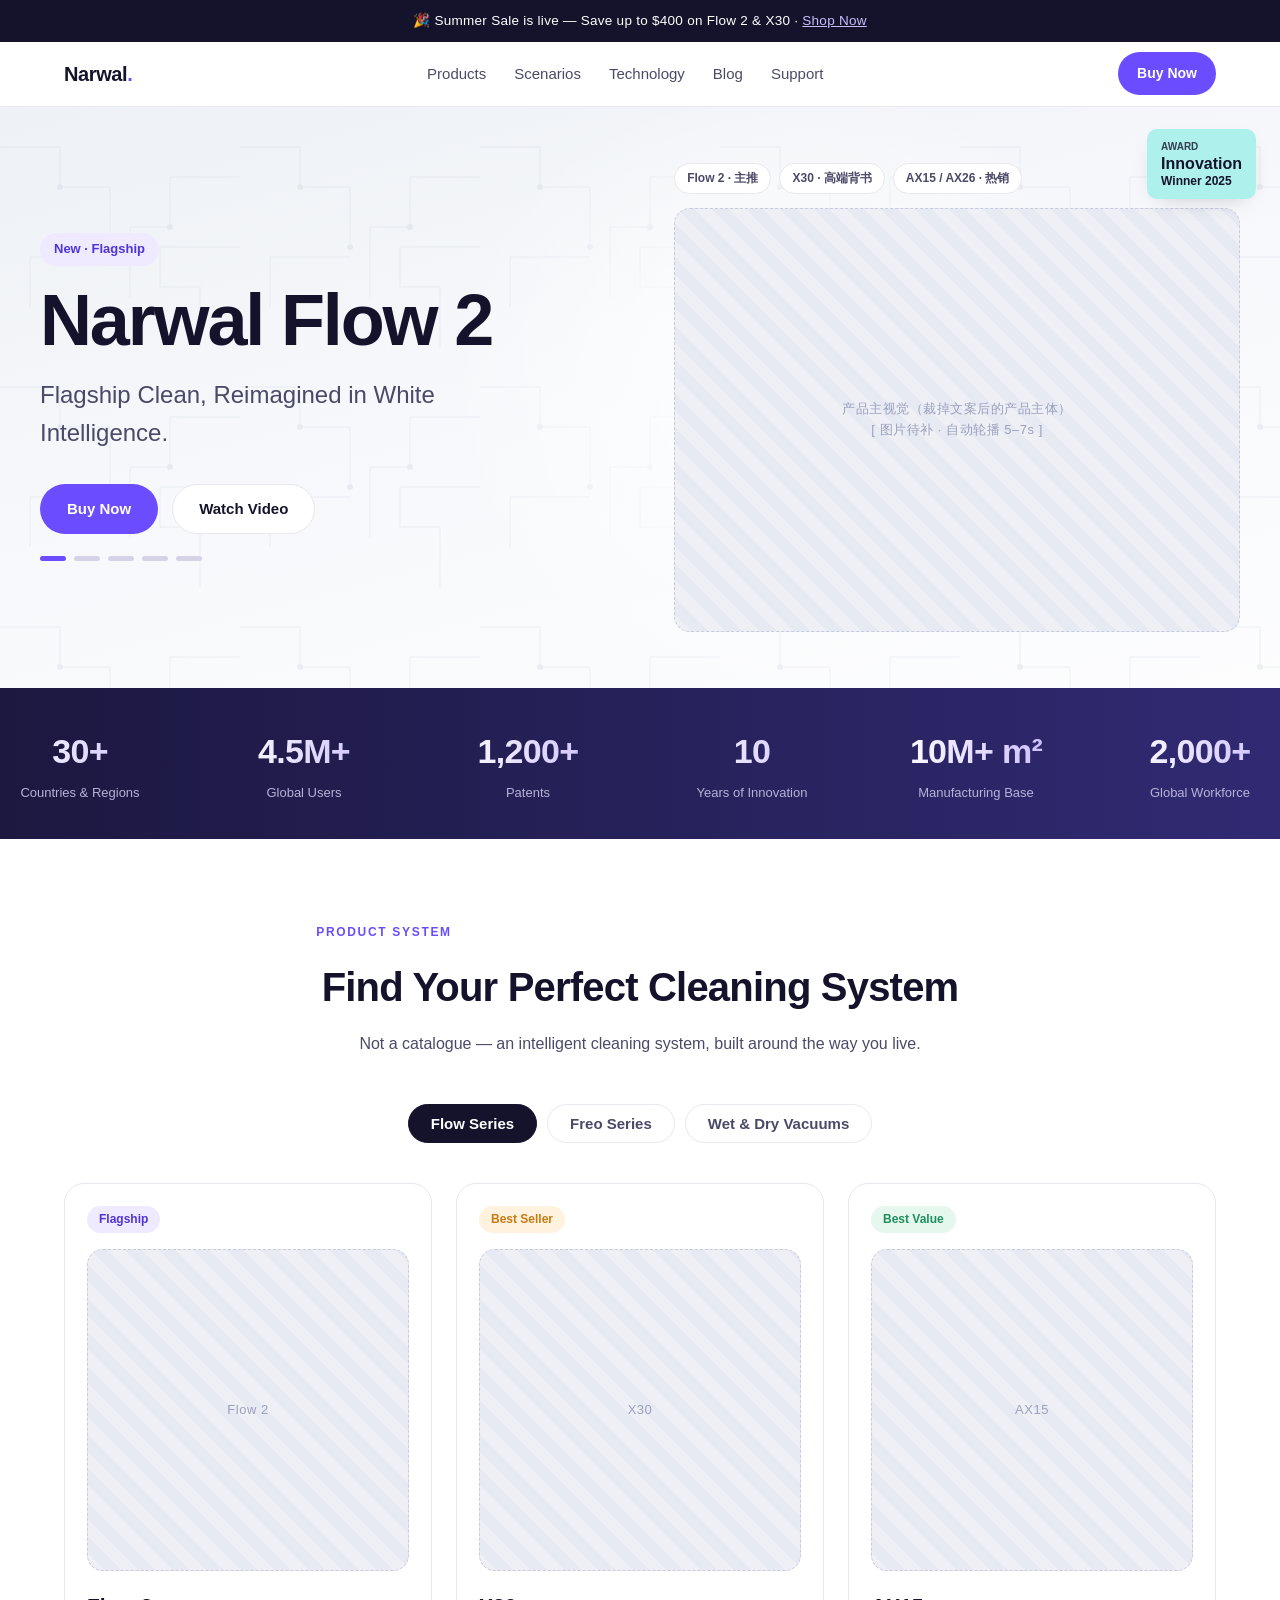
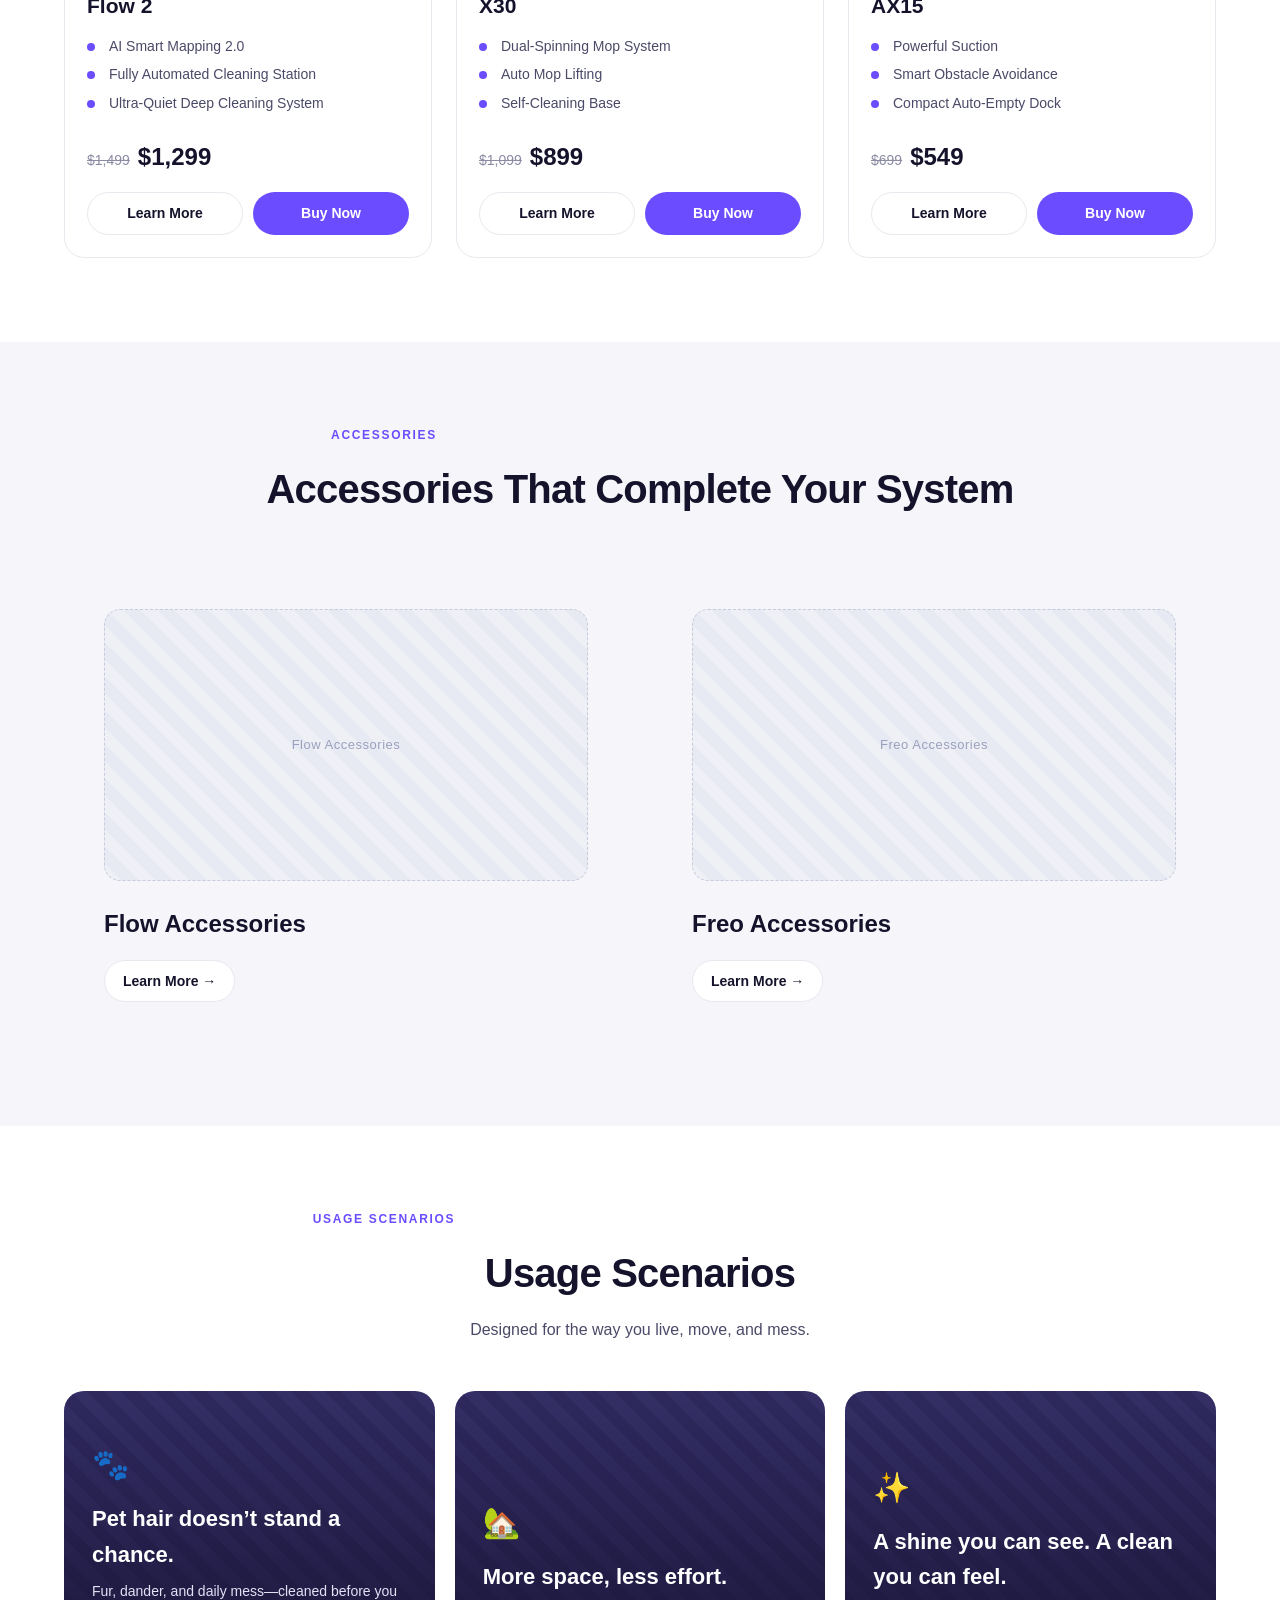
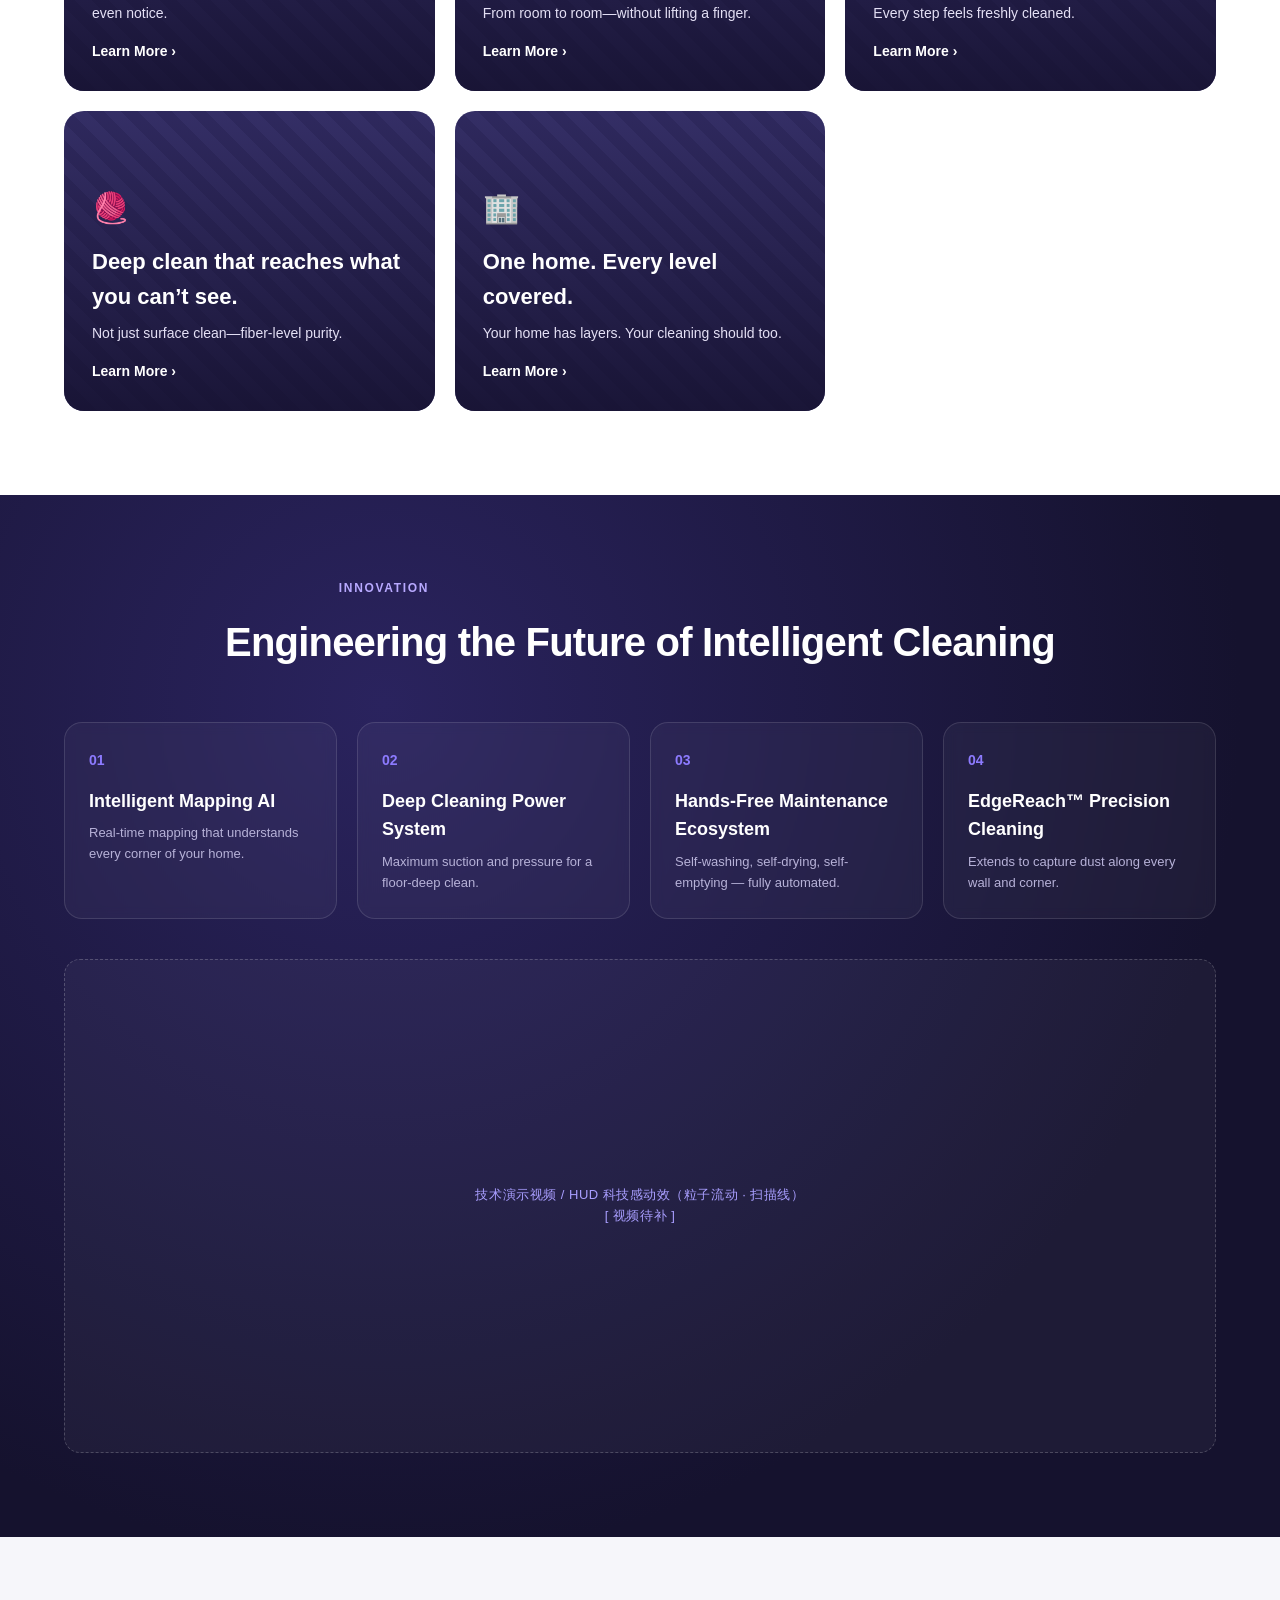
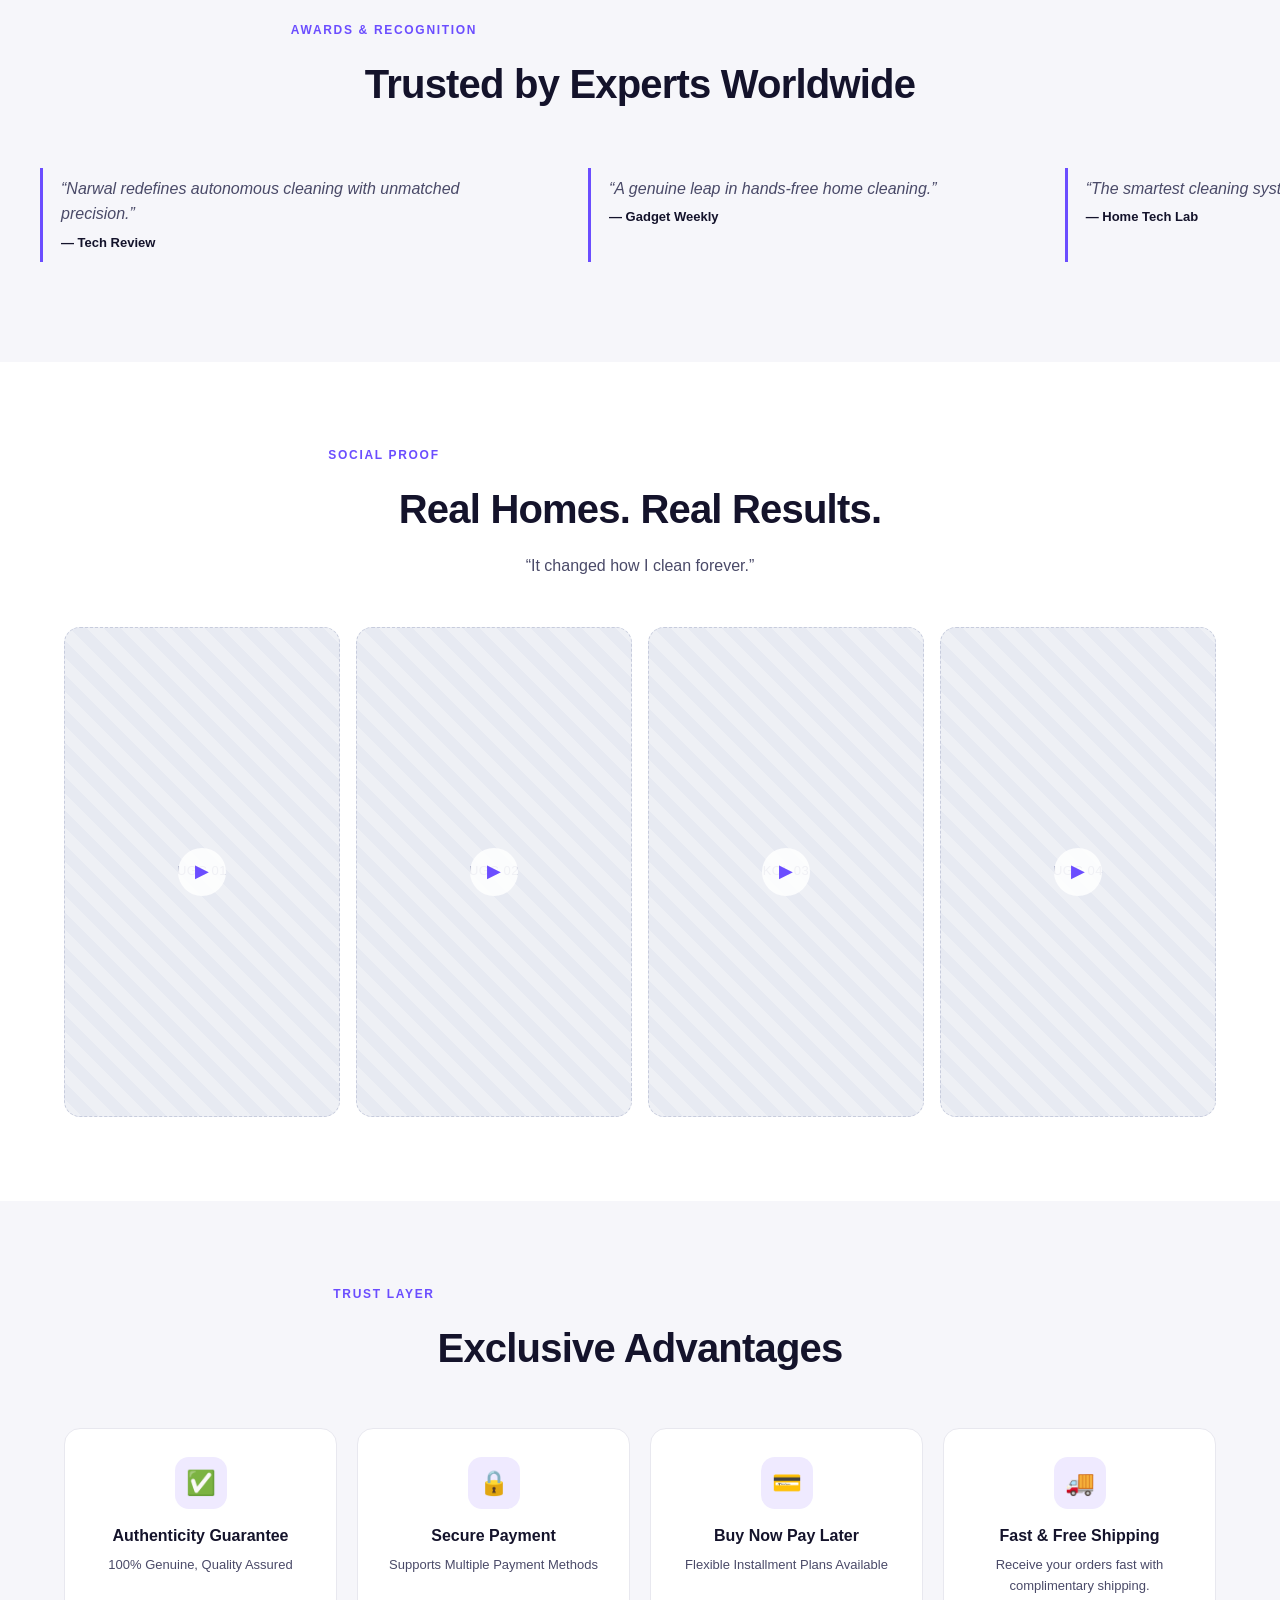
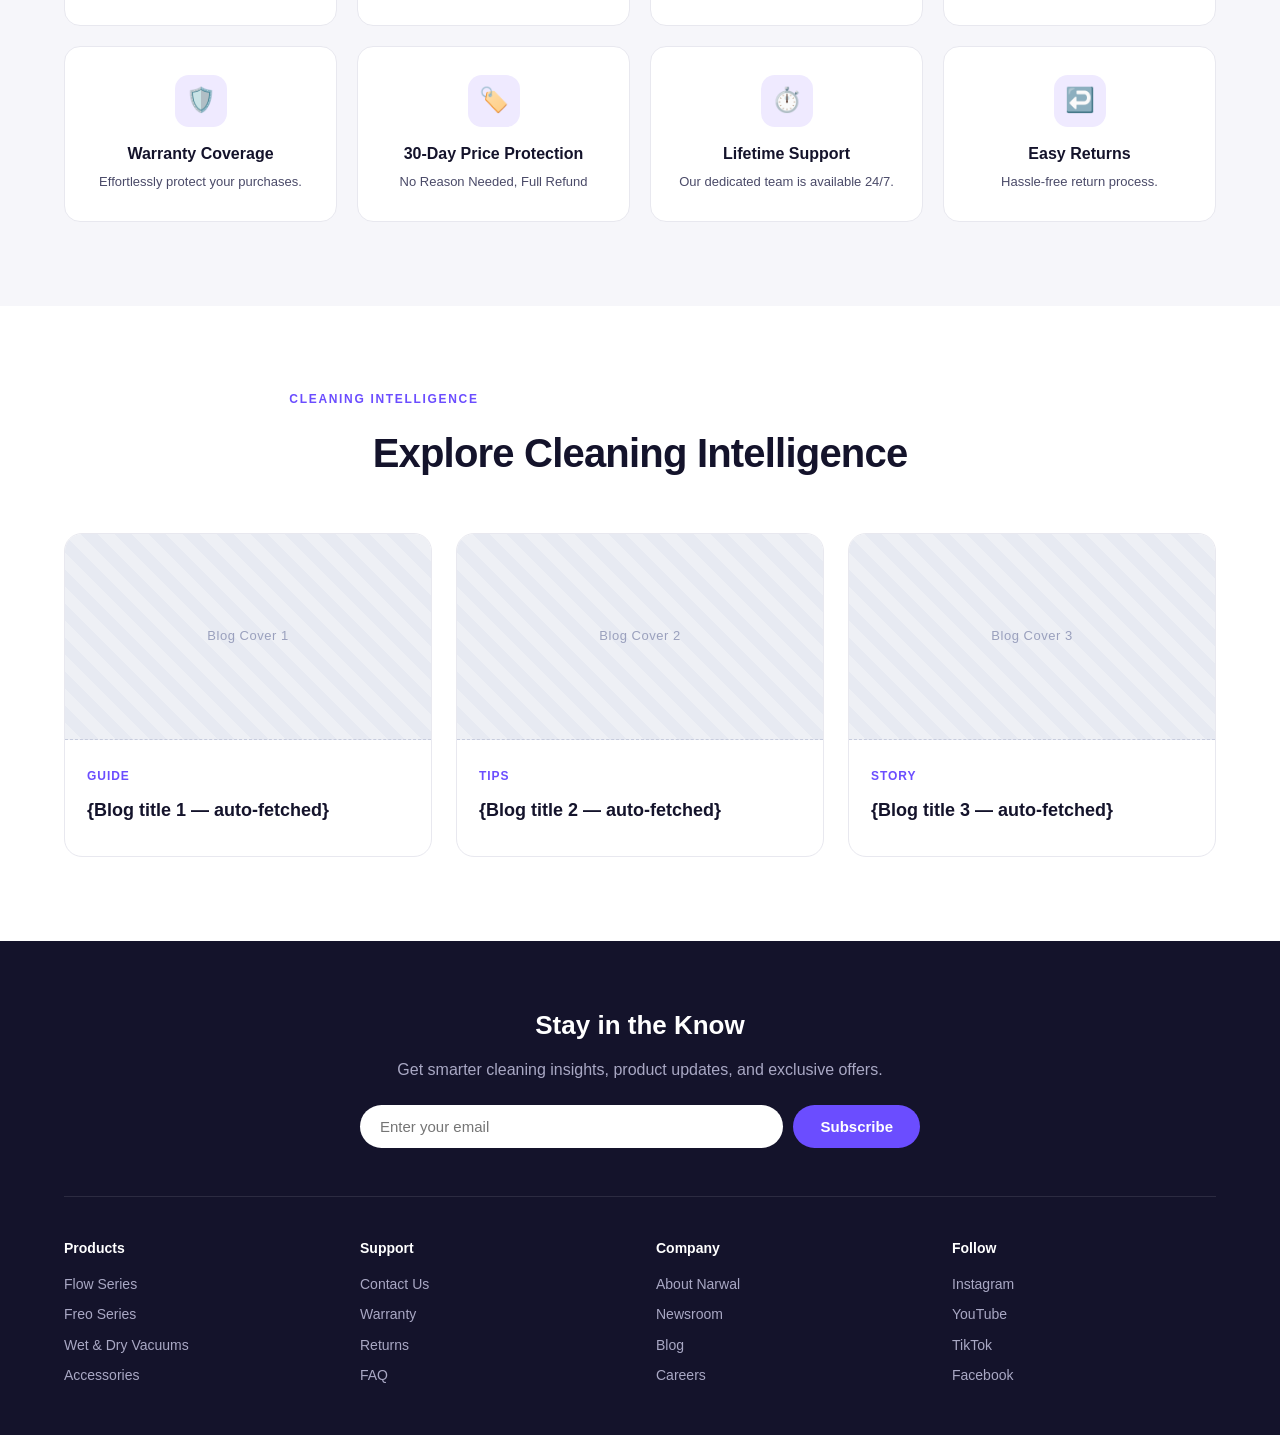
==== commit 4e81f058: "Restyle hero to light gray-white banner aesthetic with circuit texture Rebuild the hero to match the" ====
--- a/narwal-home-demo.html
+++ b/narwal-home-demo.html
@@ -143,10 +143,29 @@
   /* ============ 1. 首屏 Hero ============ */
   .hero {
     position: relative;
-    background: linear-gradient(160deg,#f3f0ff 0%, #fbfaff 60%, #fff 100%);
+    /* 灰白为主的冷调底色，参考 eufy banner */
+    background: linear-gradient(165deg,#eef1f5 0%, #f6f8fb 45%, #fdfdfe 100%);
     overflow: hidden;
   }
+  /* 电路板纹理（极淡，灰白基调） */
+  .hero::before {
+    content: "";
+    position: absolute; inset: 0; z-index: 0;
+    background-image: url("data:image/svg+xml;utf8,<svg xmlns='http://www.w3.org/2000/svg' width='240' height='240' viewBox='0 0 240 240'><g fill='none' stroke='%23c2cad6' stroke-width='1' opacity='0.5'><path d='M0 40h60v40h50v60'/><path d='M240 70h-70v50h-40v70'/><path d='M30 200v-50h80'/><path d='M200 240v-60h-40v-40h80'/><circle cx='110' cy='140' r='3' fill='%23c2cad6' stroke='none'/><circle cx='170' cy='120' r='3' fill='%23c2cad6' stroke='none'/><circle cx='60' cy='80' r='3' fill='%23c2cad6' stroke='none'/></g></svg>");
+    background-size: 240px 240px;
+    opacity: .55;
+    pointer-events: none;
+  }
+  /* 中央聚光 */
+  .hero::after {
+    content: "";
+    position: absolute; top: -10%; left: 50%; transform: translateX(-30%);
+    width: 60%; height: 120%; z-index: 0;
+    background: radial-gradient(ellipse at center, rgba(255,255,255,.95) 0%, rgba(255,255,255,0) 65%);
+    pointer-events: none;
+  }
   .hero__inner {
+    position: relative; z-index: 1;
     display: grid;
     grid-template-columns: 1.05fr 1fr;
     gap: 40px;
@@ -154,6 +173,16 @@
     min-height: 560px;
     padding: 56px 0;
   }
+  /* 右上角奖项角标 */
+  .hero__award {
+    position: absolute; top: 22px; right: 24px; z-index: 2;
+    background: #aef0ec; color: var(--ink);
+    border-radius: 10px; padding: 10px 14px;
+    font-size: 12px; line-height: 1.25; font-weight: 700; text-align: left;
+    box-shadow: 0 8px 24px -12px rgba(0,0,0,.25);
+  }
+  .hero__award b { font-size: 16px; display:block; }
+  .hero__award small { font-weight: 600; opacity: .8; }
   .hero__badge {
     display: inline-block;
     background: var(--primary-soft);
@@ -439,6 +468,11 @@
 
   <!-- ============ 1. 首屏 Hero ============ -->
   <section class="hero" id="hero" aria-label="Hero">
+    <div class="hero__award">
+      <small>AWARD</small>
+      <b>Innovation</b>
+      Winner 2025
+    </div>
     <div class="container hero__inner">
       <div class="hero__copy">
         <span class="hero__badge">New · Flagship</span>
@@ -462,7 +496,8 @@
           <span class="pill">X30 · 高端背书</span>
           <span class="pill">AX15 / AX26 · 热销</span>
         </div>
-        <div class="ph hero__stage">主视觉轮播 3–5 张（自动播放 · 停留 5–7s）<br />[ 图片待补 ]</div>
+        <!-- 产品主视觉：真图到位后，把下面占位换成 <img src="images/hero-product.png" alt="Narwal Flow 2"> 即可 -->
+        <div class="ph hero__stage">产品主视觉（裁掉文案后的产品主体）<br />[ 图片待补 · 自动轮播 5–7s ]</div>
       </div>
     </div>
   </section>
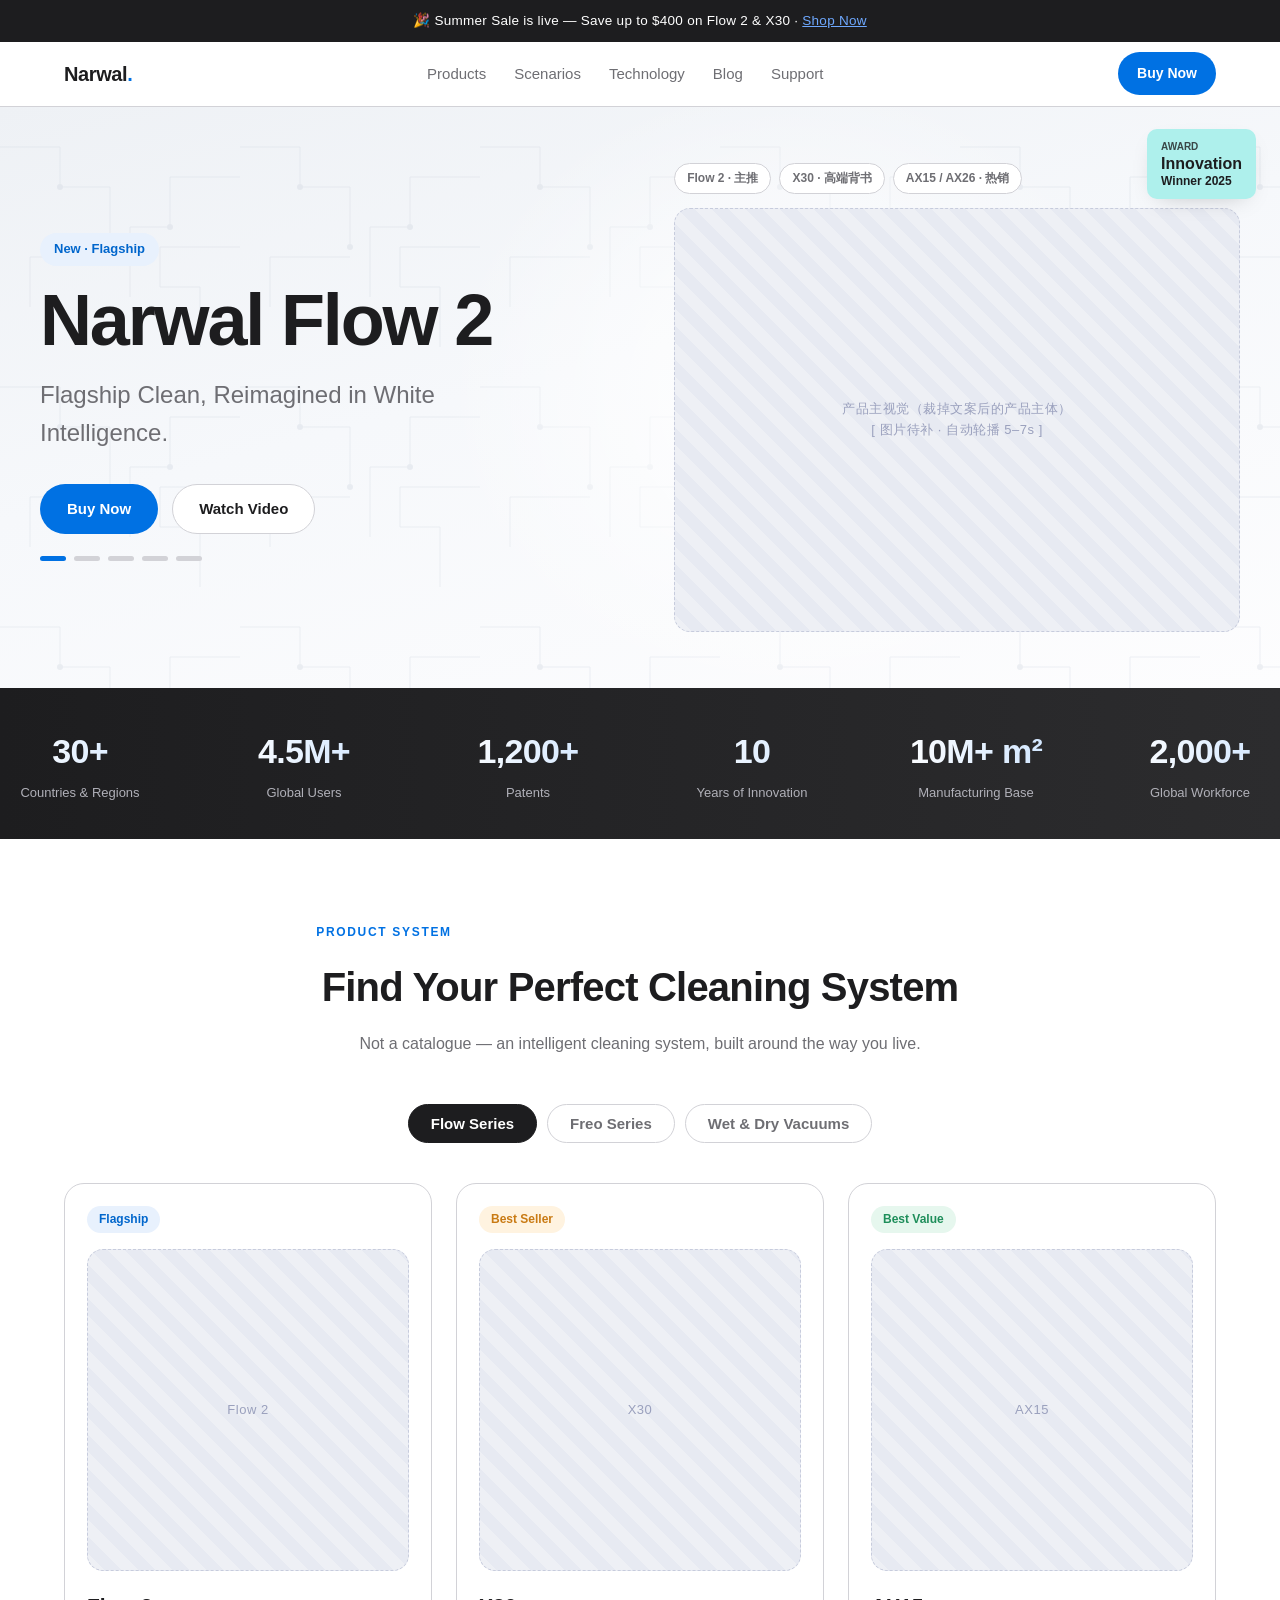
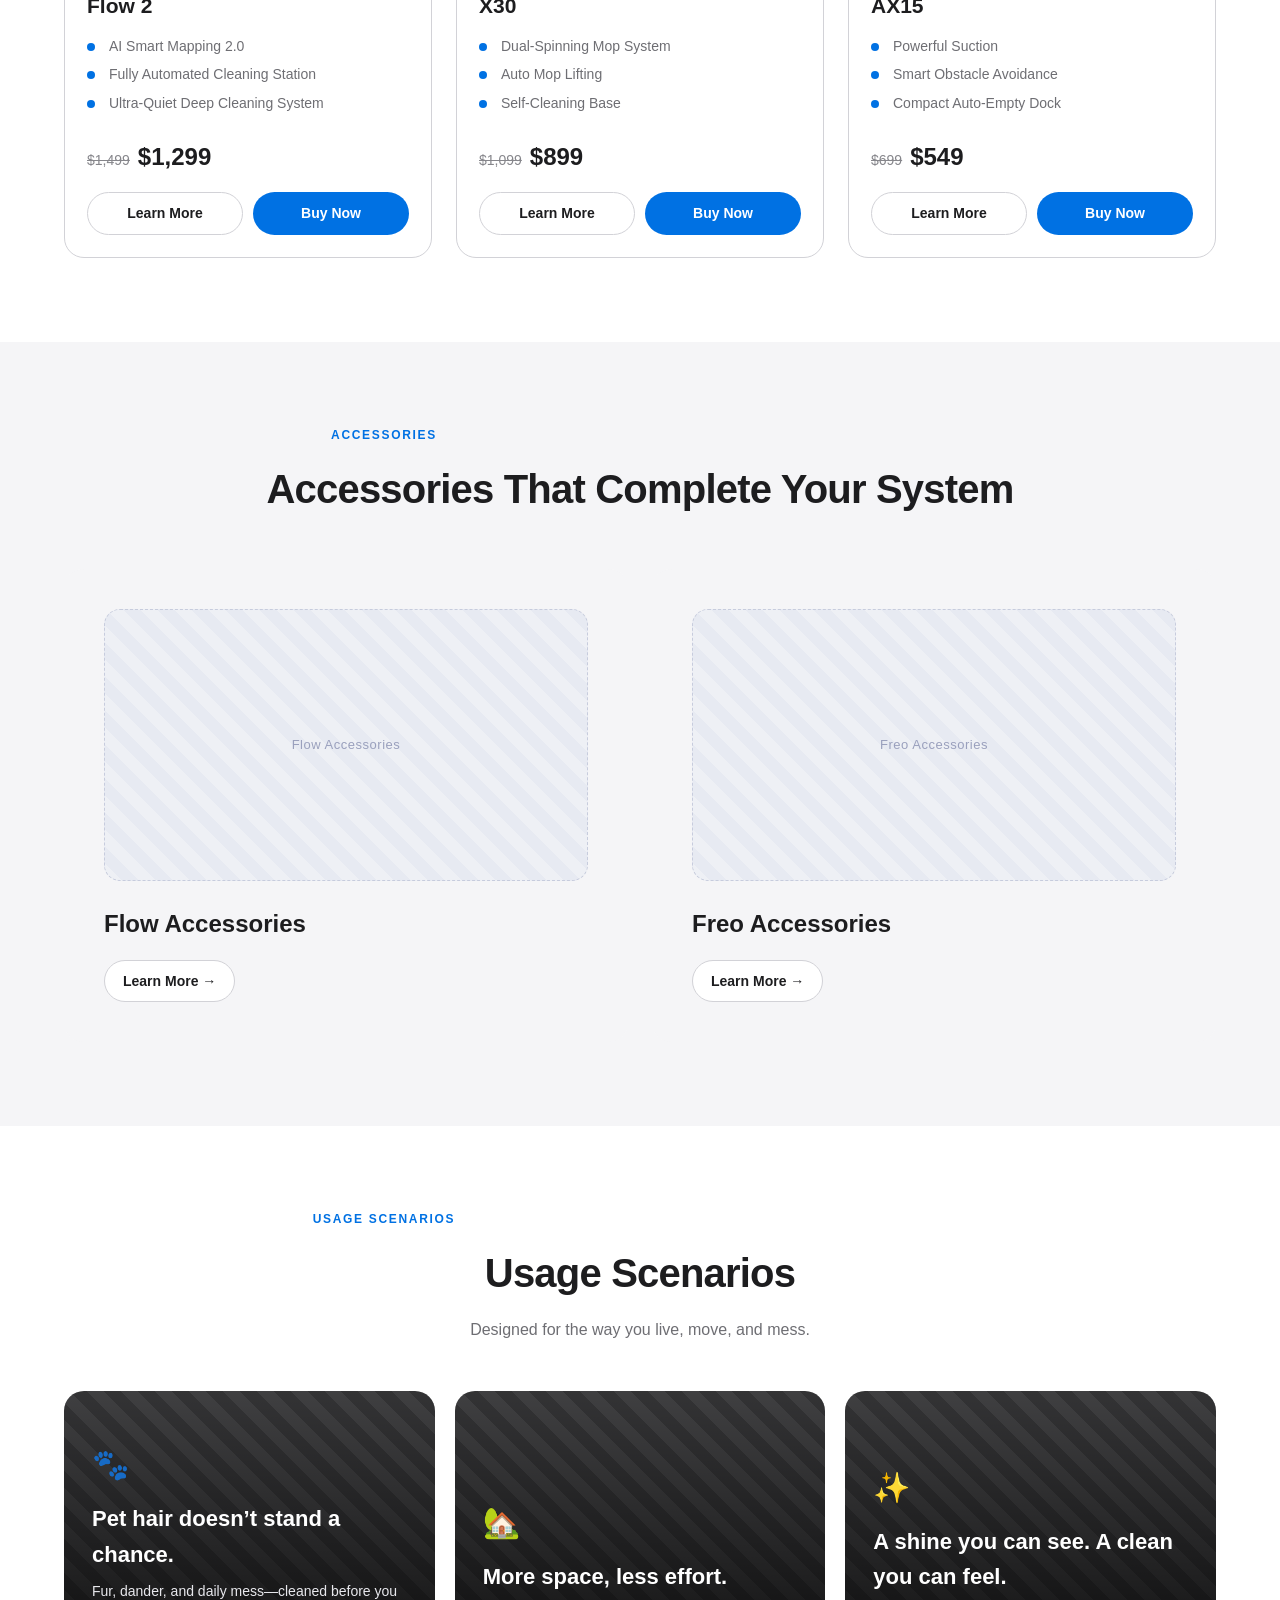
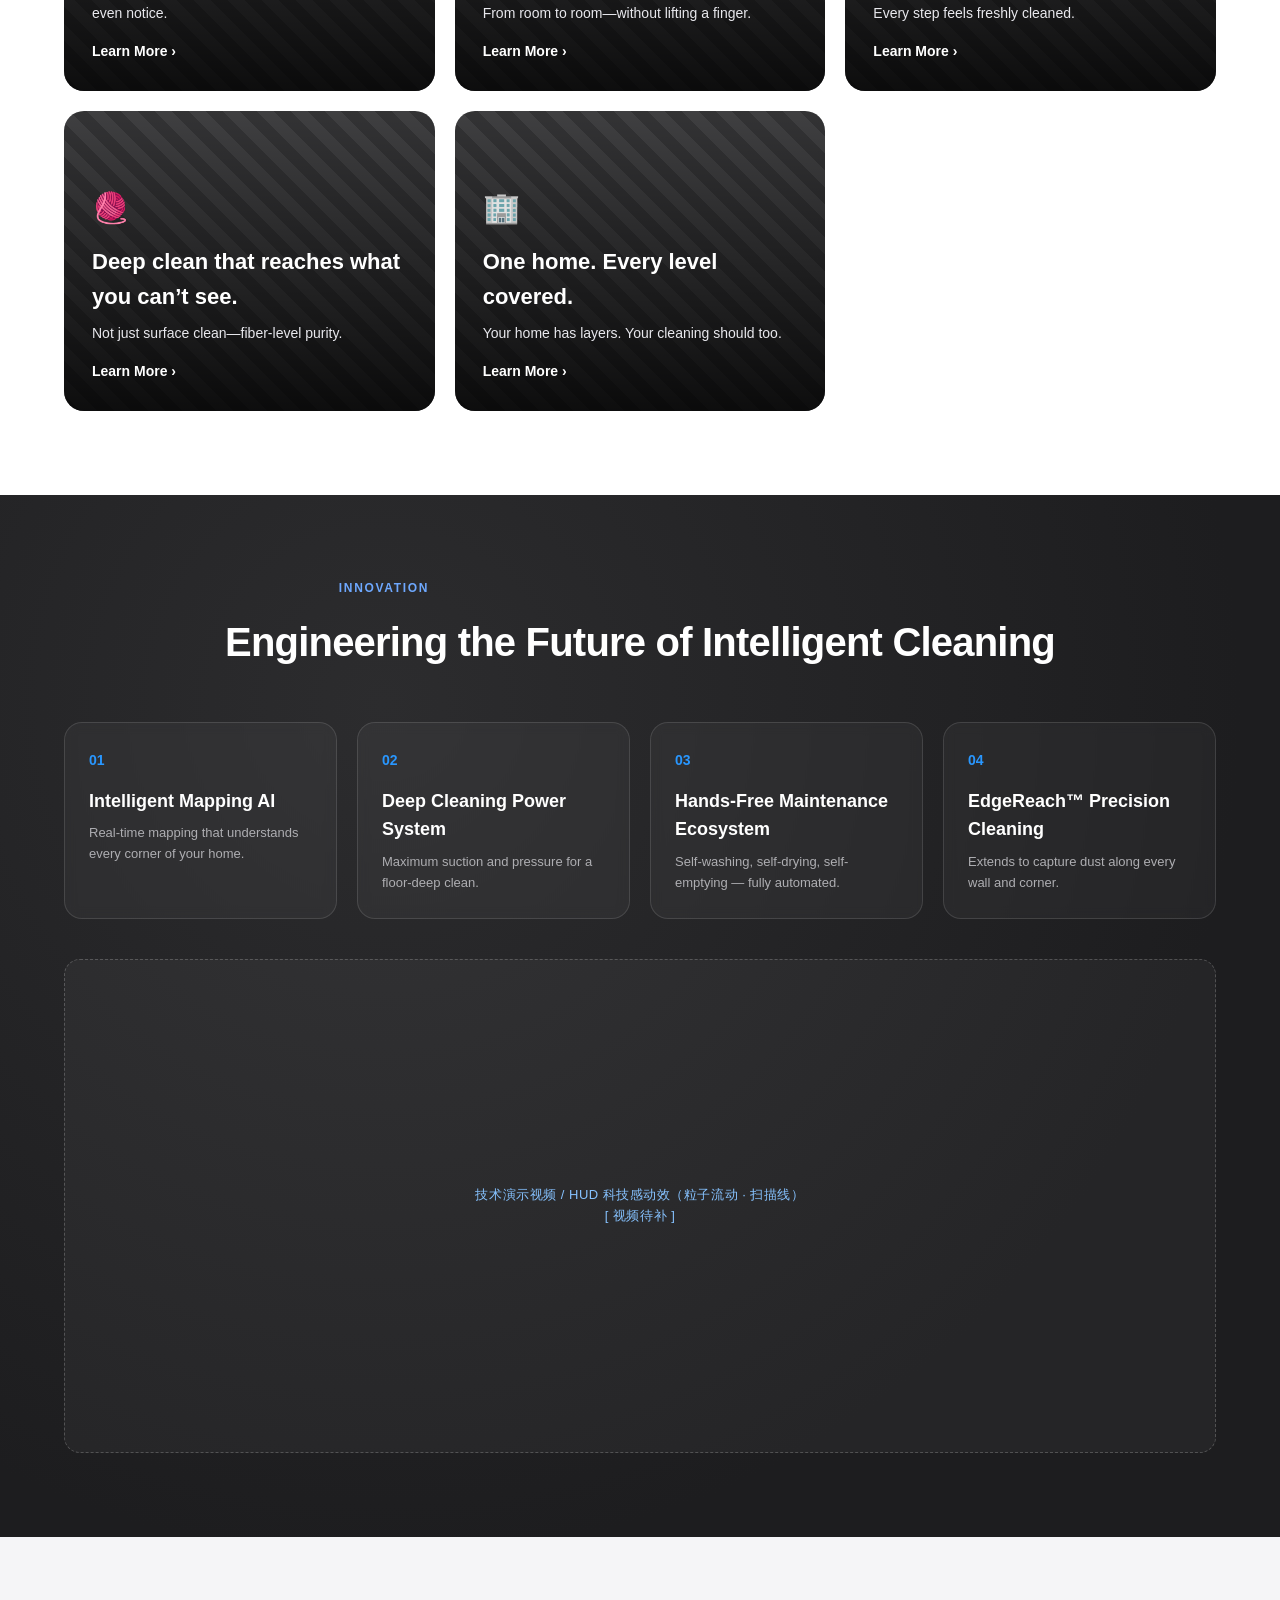
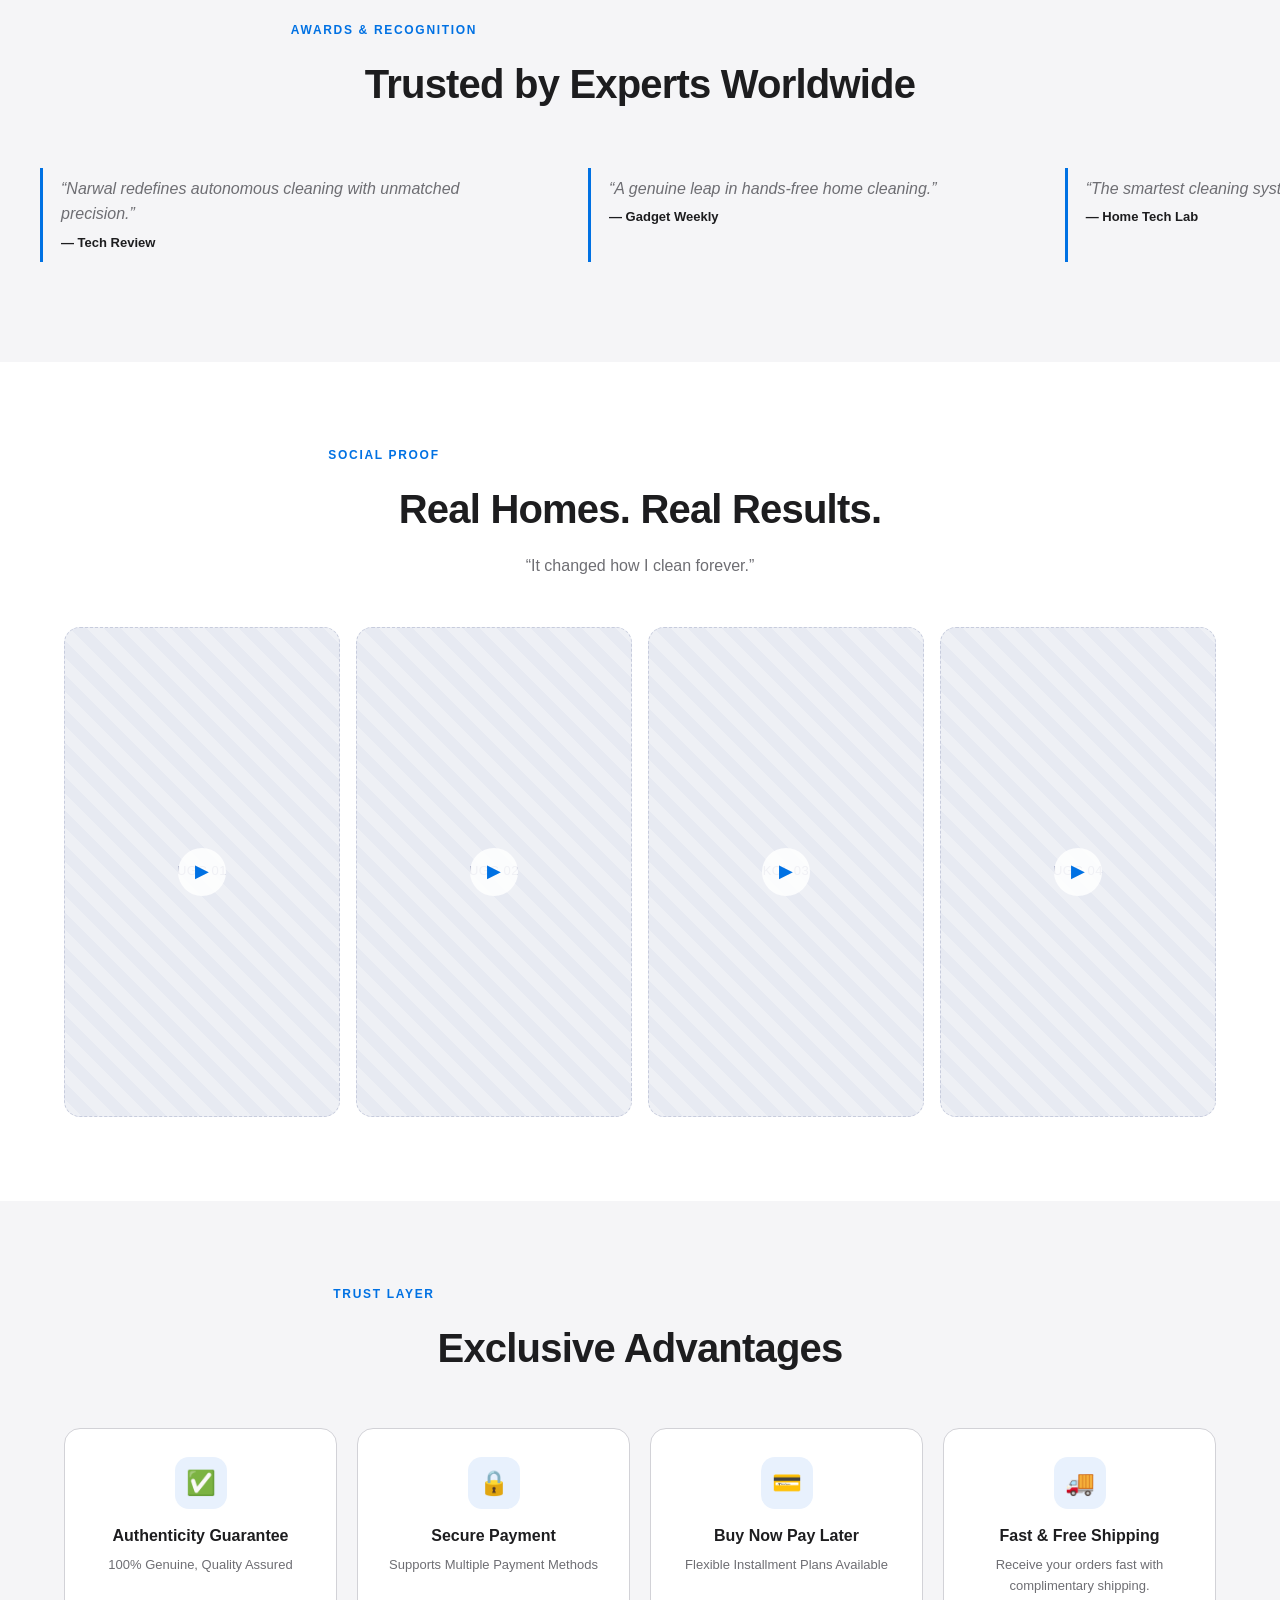
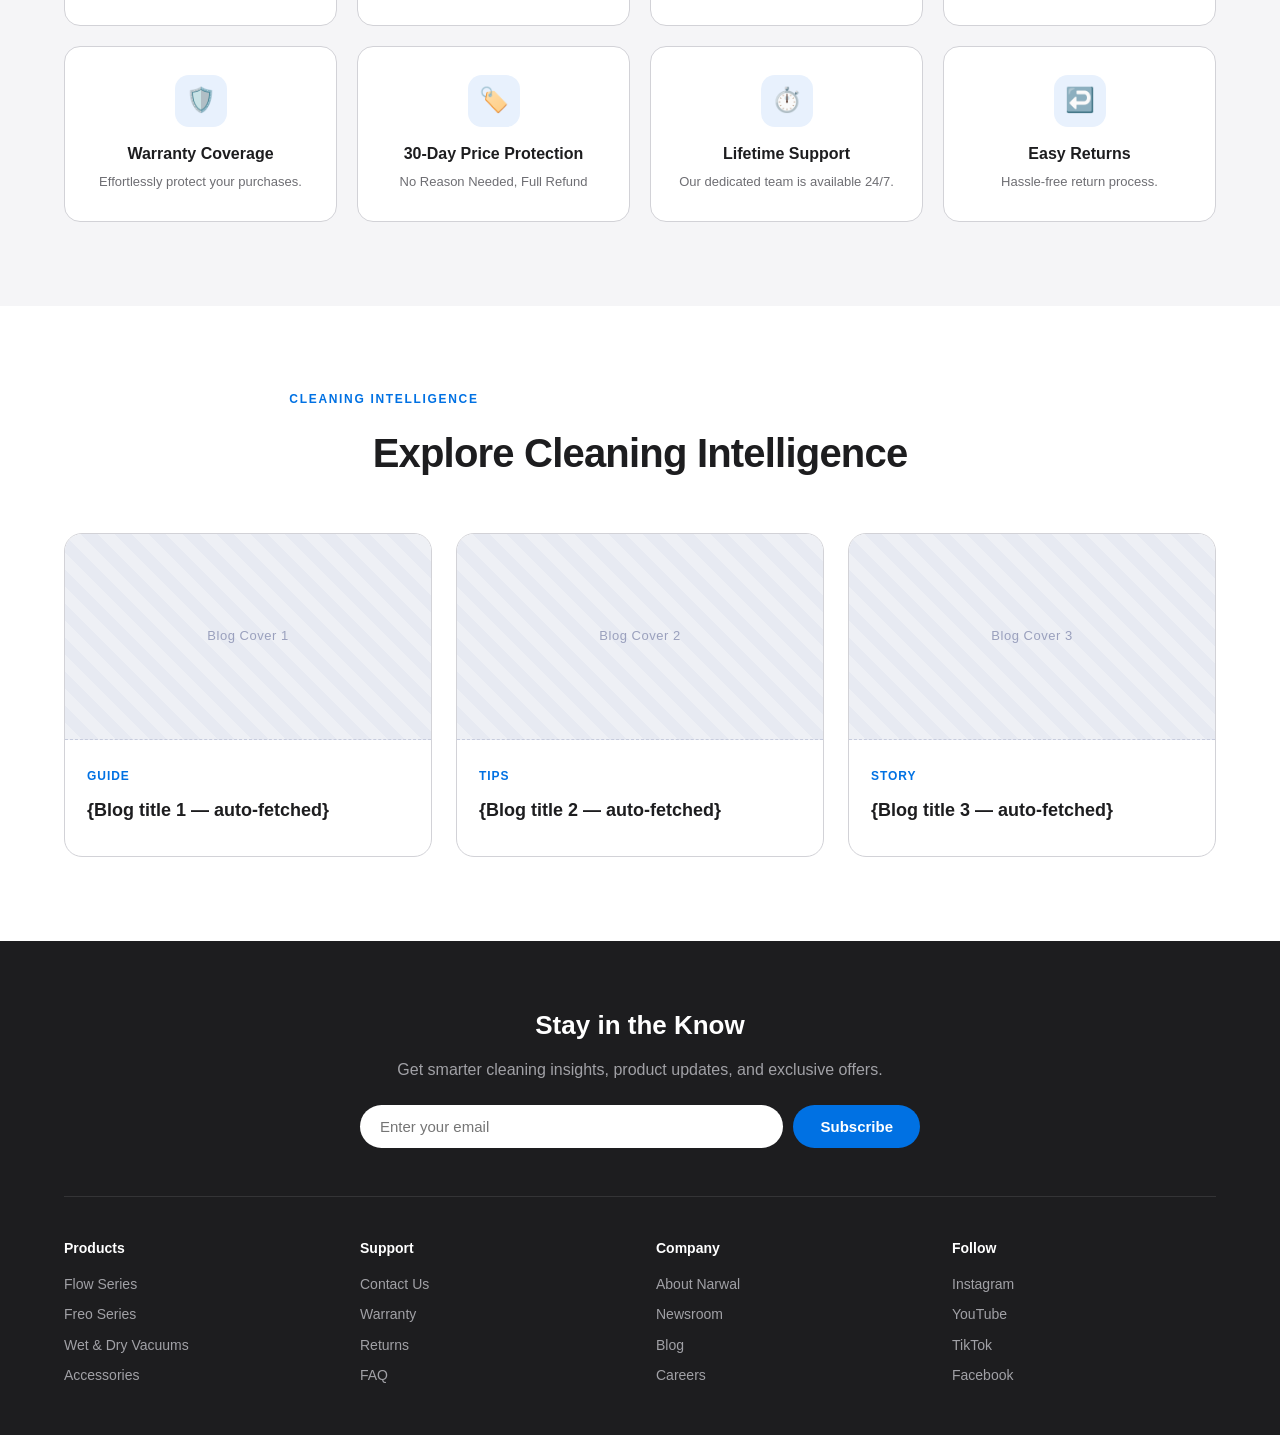
==== commit 6ac9ac0b: "Switch accent to Apple-style palette (blue, no purple) Replace the purple brand color with an Apple-" ====
--- a/narwal-home-demo.html
+++ b/narwal-home-demo.html
@@ -7,14 +7,14 @@
 <!-- 首页改版项目 Demo · 需求方：李力 · 上线：全球官网 -->
 <style>
   :root {
-    --ink: #14132b;
-    --ink-soft: #4a4a68;
-    --ink-mute: #8b8ba3;
-    --line: #e8e8ef;
-    --bg: #f6f6fa;
-    --primary: #6b4dff;        /* 🟣 Primary 主色 */
-    --primary-dark: #4f33d6;
-    --primary-soft: #efeaff;
+    --ink: #1d1d1f;            /* Apple near-black */
+    --ink-soft: #6e6e73;
+    --ink-mute: #86868b;
+    --line: #d2d2d7;
+    --bg: #f5f5f7;             /* Apple light gray */
+    --primary: #0071e3;        /* Apple blue 强调色 */
+    --primary-dark: #0066cc;
+    --primary-soft: #e8f1fd;
     --radius: 16px;
     --maxw: 1200px;
   }
@@ -121,7 +121,7 @@
     padding: 10px 16px;
     letter-spacing: .02em;
   }
-  .announce a { color: #c9bcff; text-decoration: underline; }
+  .announce a { color: #6ea8fe; text-decoration: underline; }
 
   /* ============ 顶部导航（占位） ============ */
   .nav {
@@ -213,7 +213,7 @@
   .hero__dots { display: flex; gap: 8px; margin-top: 22px; }
   .hero__dots button {
     width: 26px; height: 5px; border-radius: 99px; border: 0;
-    background: #d5d2e8; cursor: pointer; padding: 0;
+    background: #d2d2d7; cursor: pointer; padding: 0;
   }
   .hero__dots button[aria-current="true"] { background: var(--primary); }
   .hero__tag-row { display: flex; gap: 8px; margin-bottom: 14px; flex-wrap: wrap; }
@@ -224,7 +224,7 @@
 
   /* ============ 2. 品牌信任数据 ============ */
   .trust {
-    background: linear-gradient(90deg,#1c1840,#312a73);
+    background: linear-gradient(90deg,#1d1d1f,#2c2c2e);
     color: #fff;
     padding: 36px 0;
     overflow: hidden;
@@ -241,10 +241,10 @@
   .trust__num {
     font-size: 34px; font-weight: 800;
     letter-spacing: -.02em;
-    background: linear-gradient(90deg,#fff,#c9bcff);
+    background: linear-gradient(90deg,#fff,#cfe5ff);
     -webkit-background-clip: text; background-clip: text; color: transparent;
   }
-  .trust__label { font-size: 13px; color: #b7b2d8; margin-top: 4px; }
+  .trust__label { font-size: 13px; color: #b0b0b8; margin-top: 4px; }
 
   /* ============ 3. 产品系列区 ============ */
   .tabs { display: flex; justify-content: center; gap: 10px; margin-bottom: 40px; flex-wrap: wrap; }
@@ -270,7 +270,7 @@
     display: flex; flex-direction: column;
     transition: box-shadow .25s, transform .25s;
   }
-  .pcard:hover { box-shadow: 0 18px 40px -22px rgba(60,40,160,.4); transform: translateY(-4px); }
+  .pcard:hover { box-shadow: 0 18px 40px -22px rgba(0,0,0,.22); transform: translateY(-4px); }
   .pcard__tag {
     align-self: flex-start;
     font-size: 12px; font-weight: 700;
@@ -324,25 +324,25 @@
     color: #fff;
     display: flex; flex-direction: column; justify-content: flex-end;
     padding: 28px;
-    background: linear-gradient(180deg, rgba(20,16,45,.15), rgba(20,16,45,.85));
+    background: linear-gradient(180deg, rgba(0,0,0,.12), rgba(0,0,0,.82));
   }
   .scene::before {
     content: ""; position: absolute; inset: 0; z-index: -1;
-    background: repeating-linear-gradient(45deg,#3a3470,#3a3470 12px,#332d66 12px,#332d66 24px);
+    background: repeating-linear-gradient(45deg,#3a3a3c,#3a3a3c 12px,#48484a 12px,#48484a 24px);
   }
   .scene__emoji { font-size: 30px; }
   .scene h3 { font-size: 22px; margin: 12px 0 8px; font-weight: 800; }
-  .scene p { font-size: 14px; color: #e4e0f5; margin: 0 0 16px; }
+  .scene p { font-size: 14px; color: #e8e8ed; margin: 0 0 16px; }
   .scene a { color: #fff; font-weight: 700; text-decoration: none; font-size: 14px; }
   .scene a:hover { text-decoration: underline; }
 
   /* ============ 6. Innovation 技术区 ============ */
   .innov {
-    background: radial-gradient(circle at 30% 20%, #2a235e, #15122e 70%);
+    background: radial-gradient(circle at 30% 20%, #2c2c2e, #1d1d1f 70%);
     color: #fff;
   }
   .innov .sec-head h2 { color: #fff; }
-  .innov .sec-head .eyebrow { color: #b8a9ff; }
+  .innov .sec-head .eyebrow { color: #6ea8fe; }
   .innov-grid { display: grid; grid-template-columns: repeat(4,1fr); gap: 20px; }
   .innov-card {
     border: 1px solid rgba(255,255,255,.12);
@@ -351,10 +351,10 @@
     background: rgba(255,255,255,.04);
     backdrop-filter: blur(6px);
   }
-  .innov-card .idx { color: #8d7bff; font-weight: 800; font-size: 14px; }
+  .innov-card .idx { color: #2997ff; font-weight: 800; font-size: 14px; }
   .innov-card h3 { font-size: 18px; margin: 14px 0 8px; }
-  .innov-card p { font-size: 13px; color: #b7b2d8; margin: 0; }
-  .innov__media { margin-top: 40px; aspect-ratio: 21/9; background:rgba(255,255,255,.04); border:1px dashed rgba(255,255,255,.2); color:#a99eff; }
+  .innov-card p { font-size: 13px; color: #aeaeb2; margin: 0; }
+  .innov__media { margin-top: 40px; aspect-ratio: 21/9; background:rgba(255,255,255,.04); border:1px dashed rgba(255,255,255,.2); color:#86c2ff; }
 
   /* ============ 7. Awards ticker ============ */
   .awards { overflow: hidden; }
@@ -406,10 +406,10 @@
   .blog-card__body a:hover { color:var(--primary); }
 
   /* ============ Footer + 邮箱订阅 ============ */
-  .footer { background: var(--ink); color:#cfcee0; padding: 64px 0 40px; }
+  .footer { background: var(--ink); color:#d2d2d7; padding: 64px 0 40px; }
   .subscribe { text-align:center; max-width:560px; margin:0 auto 48px; }
   .subscribe h2 { color:#fff; font-size:26px; margin:0 0 10px; }
-  .subscribe p { margin:0 0 22px; color:#a9a8c4; }
+  .subscribe p { margin:0 0 22px; color:#a1a1a6; }
   .subscribe__form { display:flex; gap:10px; }
   .subscribe__form input {
     flex:1; border:0; border-radius:999px; padding:13px 20px; font-size:15px;
@@ -421,7 +421,7 @@
   .footer__cols h4 { color:#fff; font-size:14px; margin:0 0 14px; }
   .footer__cols ul { list-style:none; padding:0; margin:0; }
   .footer__cols li { margin-bottom:8px; }
-  .footer__cols a { color:#a9a8c4; text-decoration:none; }
+  .footer__cols a { color:#a1a1a6; text-decoration:none; }
   .footer__cols a:hover { color:#fff; }
 
   /* ============ 响应式 ============ */
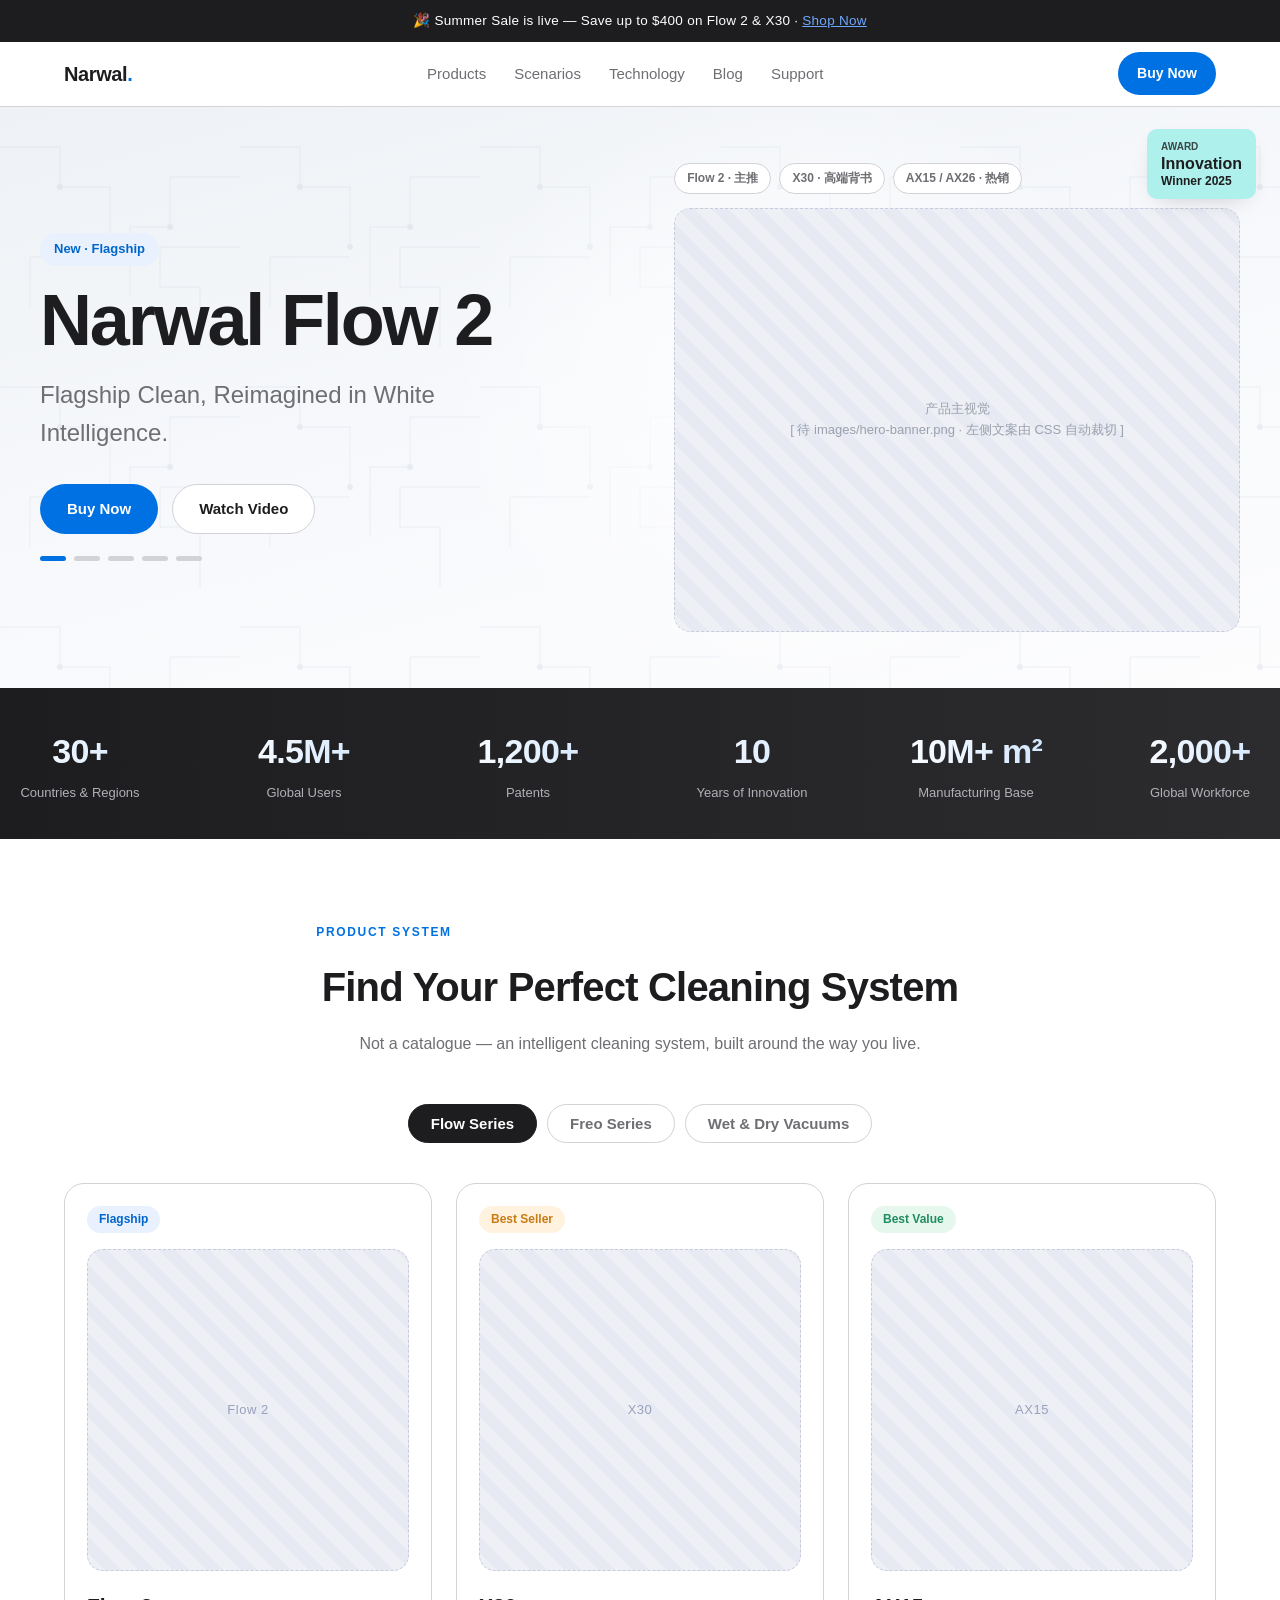
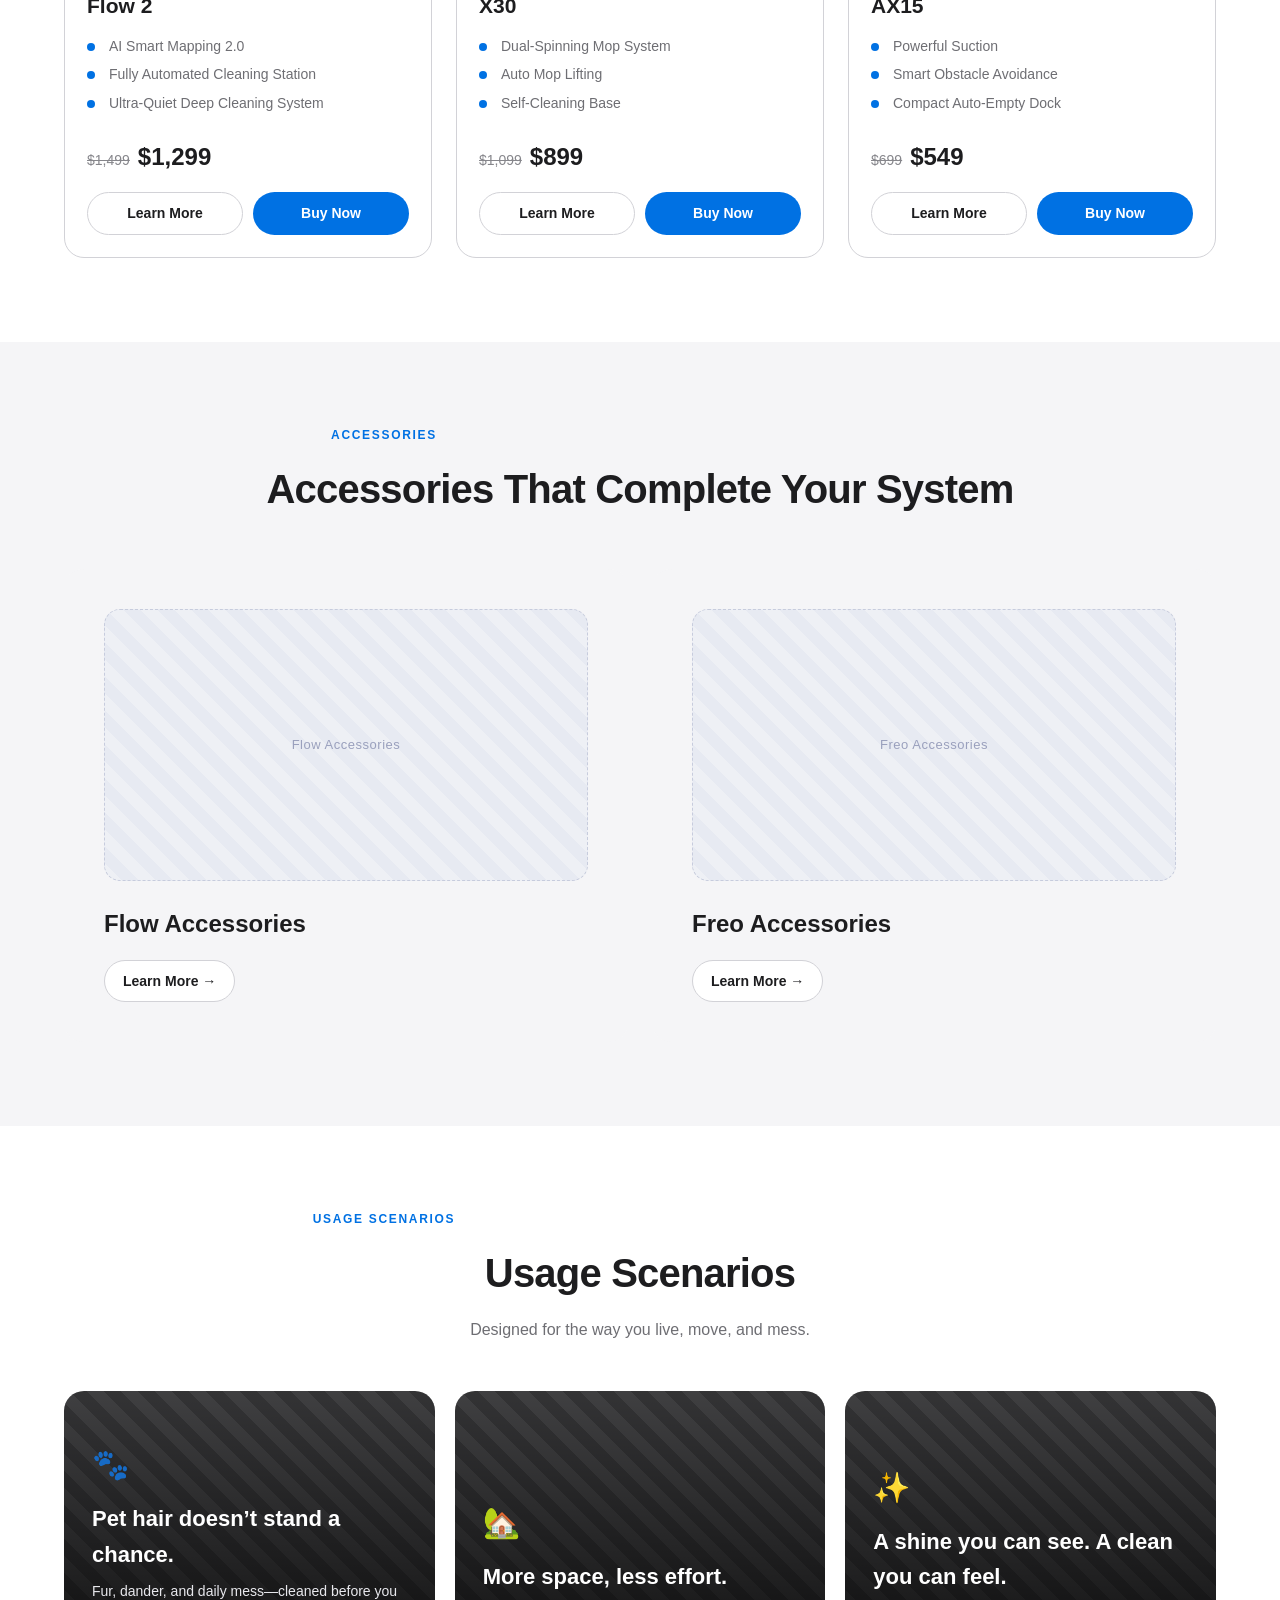
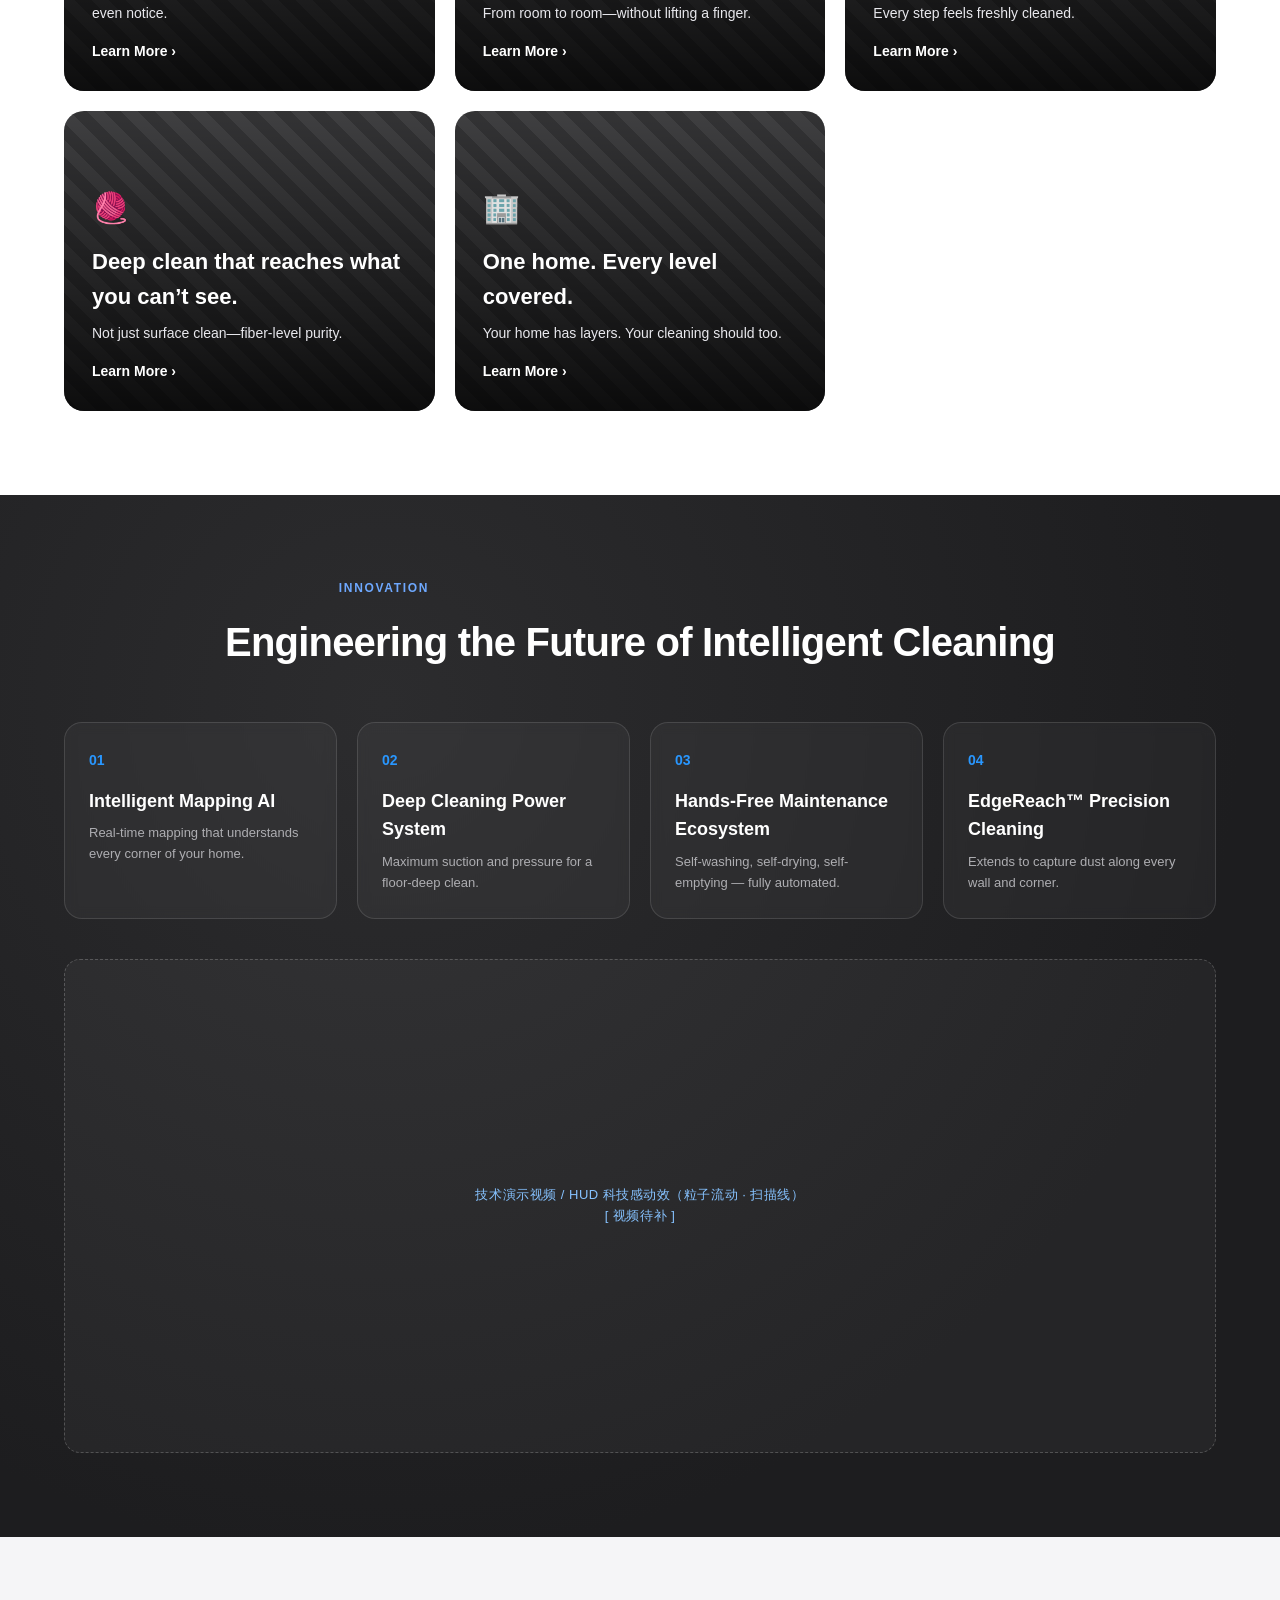
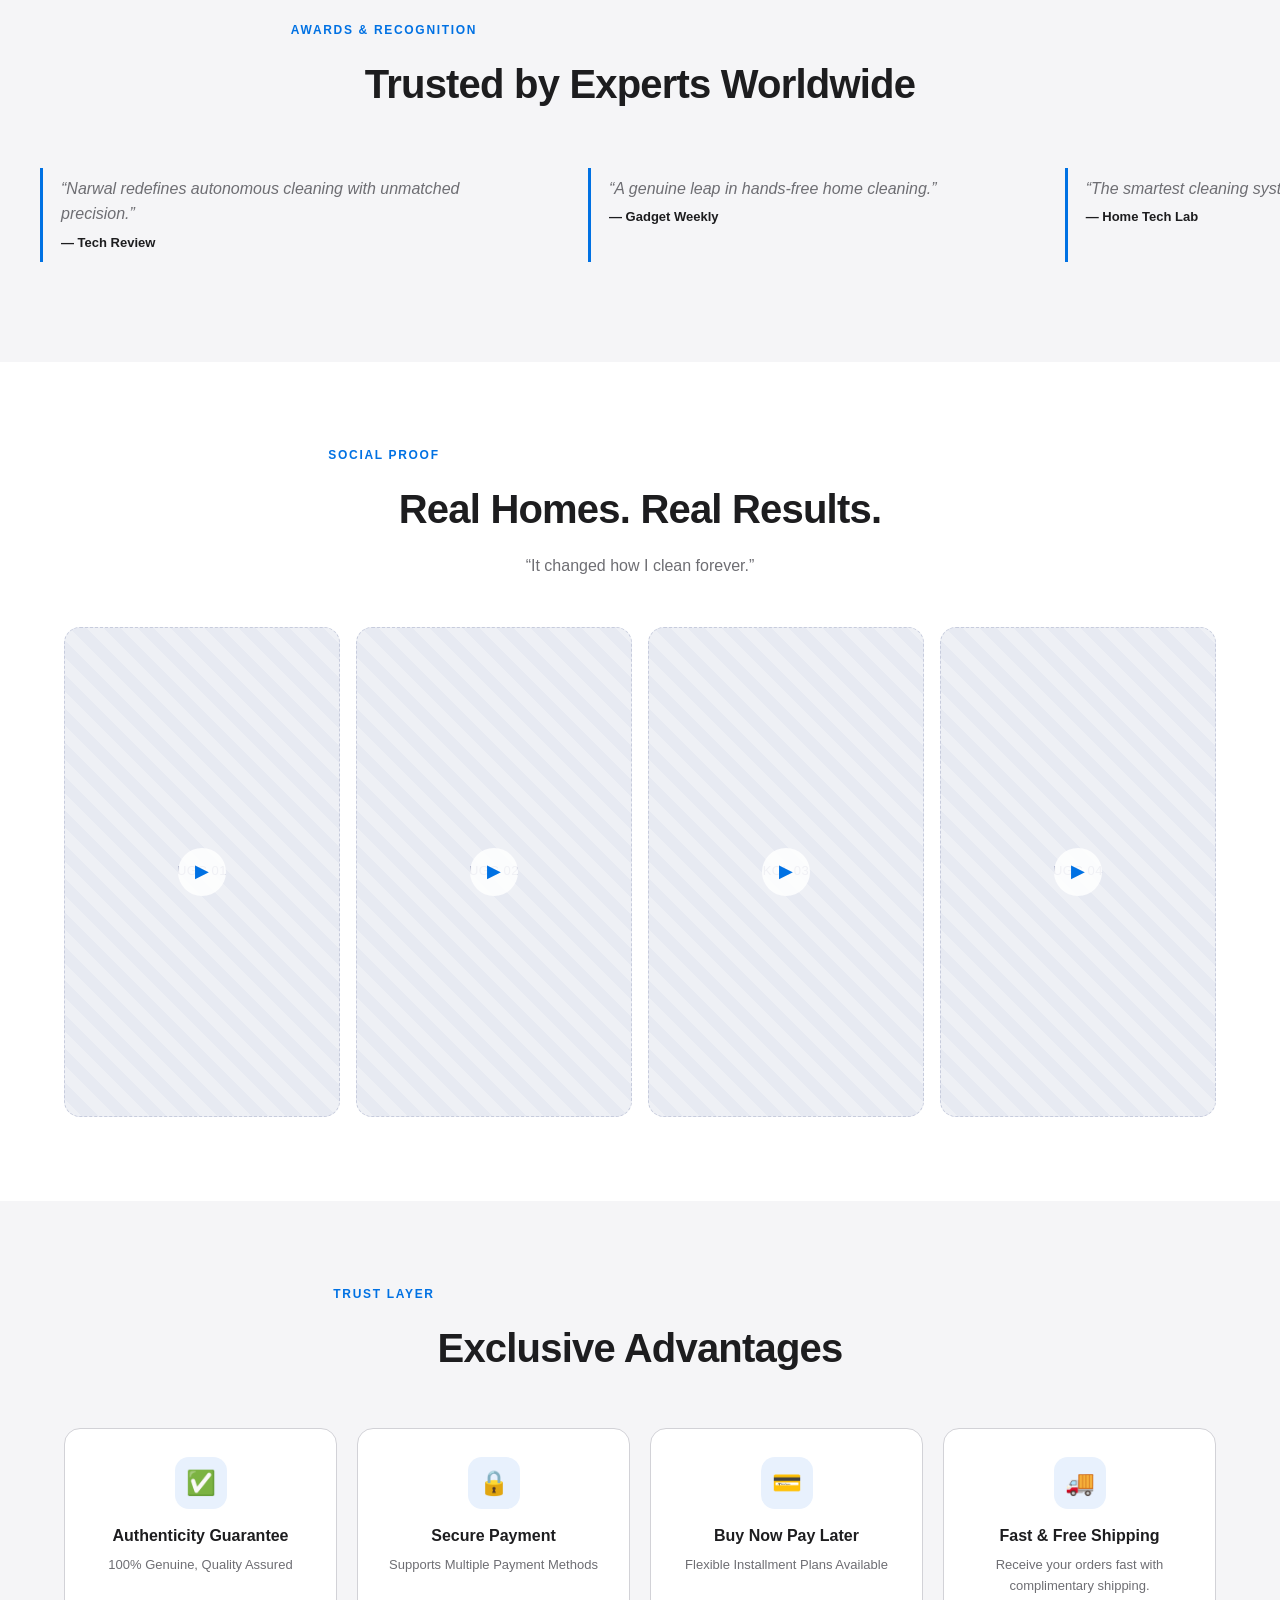
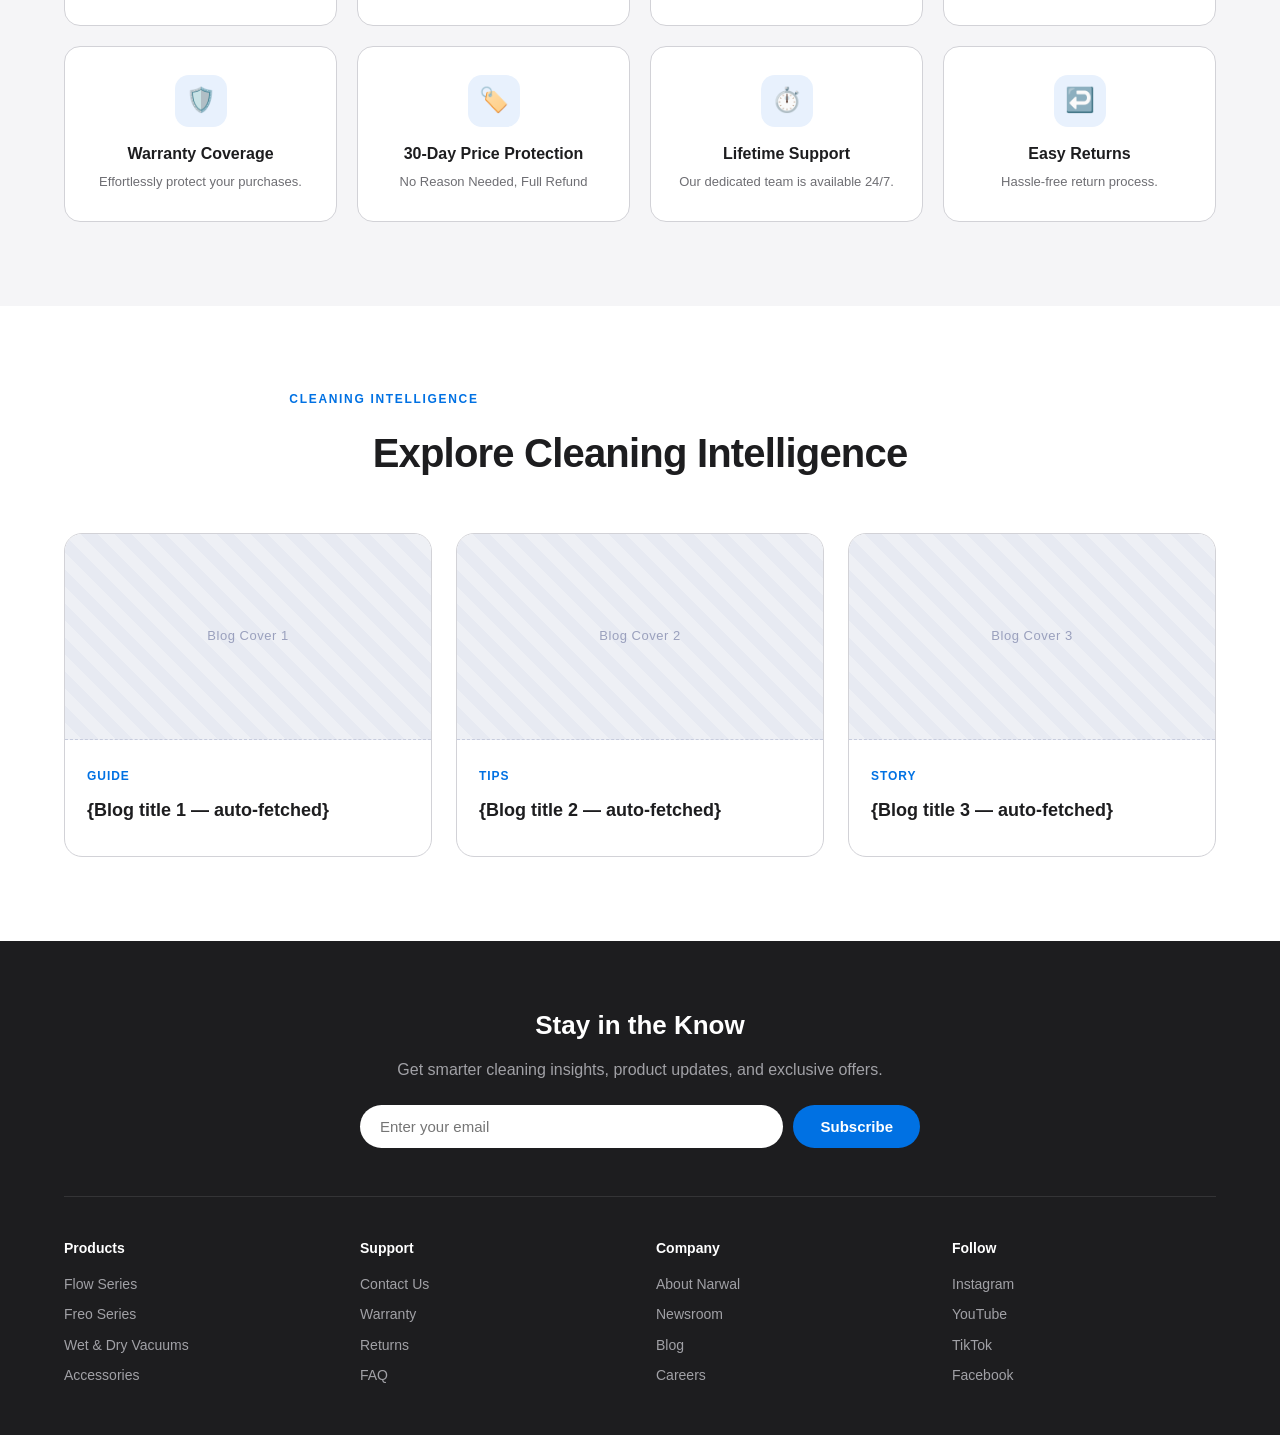
==== commit 3bfe851b: "Pre-wire hero image with CSS-based left-text cropping Wire the hero to images/hero-banner.png so the" ====
--- a/narwal-home-demo.html
+++ b/narwal-home-demo.html
@@ -207,7 +207,21 @@
   }
   .hero__cta { display: flex; gap: 14px; flex-wrap: wrap; }
   .hero__visual { position: relative; }
-  .hero__stage { aspect-ratio: 4/3; }
+  .hero__stage { position: relative; aspect-ratio: 4/3; overflow: hidden; border-radius: var(--radius); }
+  /* 用 CSS 裁切：object-position 偏右，只露出右侧产品主体，左侧烧录文案被裁掉 */
+  .hero__stage img {
+    position: absolute; inset: 0;
+    width: 100%; height: 100%;
+    object-fit: cover; object-position: 74% center;
+  }
+  .hero__stage .ph-fallback {
+    position: absolute; inset: 0;
+    background:
+      repeating-linear-gradient(45deg,#eef0f5,#eef0f5 12px,#e7eaf2 12px,#e7eaf2 24px);
+    border: 1px dashed #c7ccdd; border-radius: var(--radius);
+    display: flex; align-items: center; justify-content: center;
+    color: #9aa0ad; font-size: 13px; text-align: center; padding: 16px;
+  }
 
   /* 轮播指示点 */
   .hero__dots { display: flex; gap: 8px; margin-top: 22px; }
@@ -496,8 +510,12 @@
           <span class="pill">X30 · 高端背书</span>
           <span class="pill">AX15 / AX26 · 热销</span>
         </div>
-        <!-- 产品主视觉：真图到位后，把下面占位换成 <img src="images/hero-product.png" alt="Narwal Flow 2"> 即可 -->
-        <div class="ph hero__stage">产品主视觉（裁掉文案后的产品主体）<br />[ 图片待补 · 自动轮播 5–7s ]</div>
+        <!-- 图片落到 images/hero-banner.png 即自动显示；img 加载失败时显示占位 -->
+        <div class="hero__stage">
+          <div class="ph-fallback">产品主视觉<br />[ 待 images/hero-banner.png · 左侧文案由 CSS 自动裁切 ]</div>
+          <img src="images/hero-banner.png" alt="Narwal Flow 2"
+               onerror="this.style.display='none'" />
+        </div>
       </div>
     </div>
   </section>
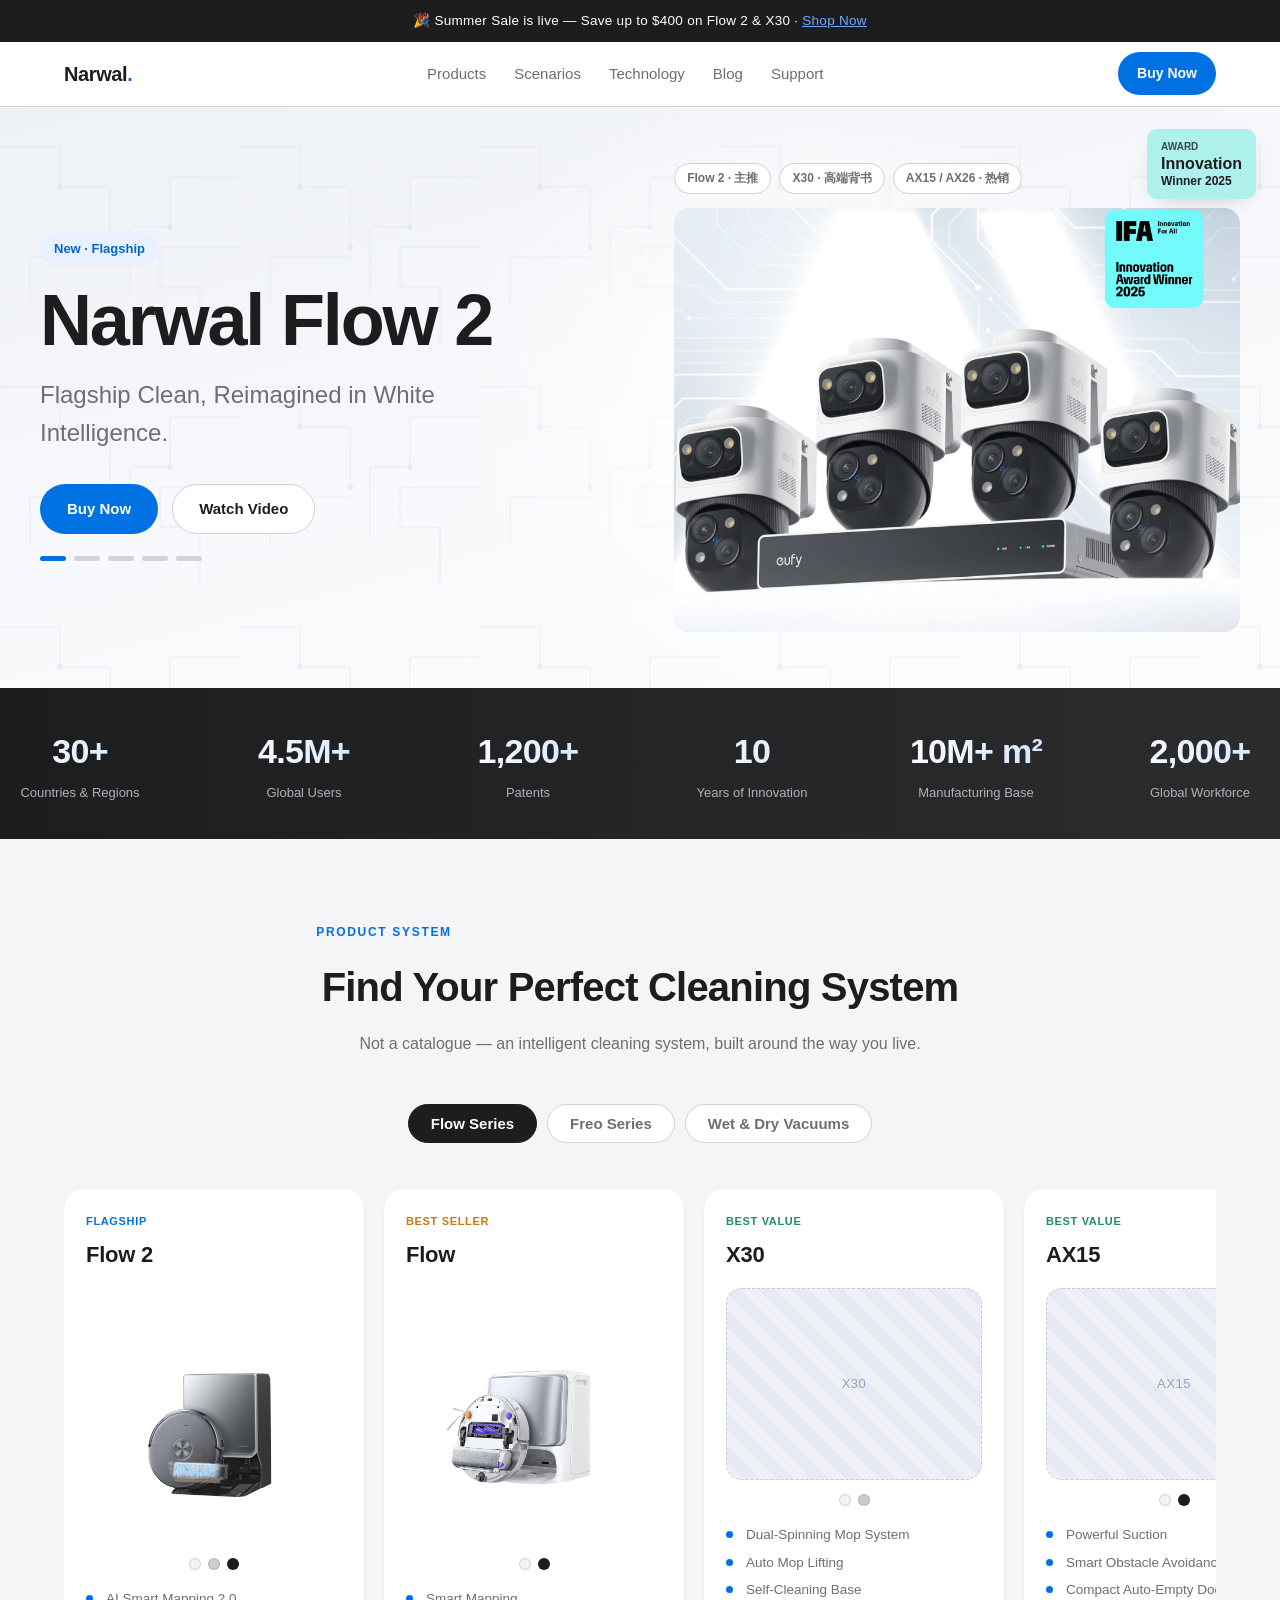
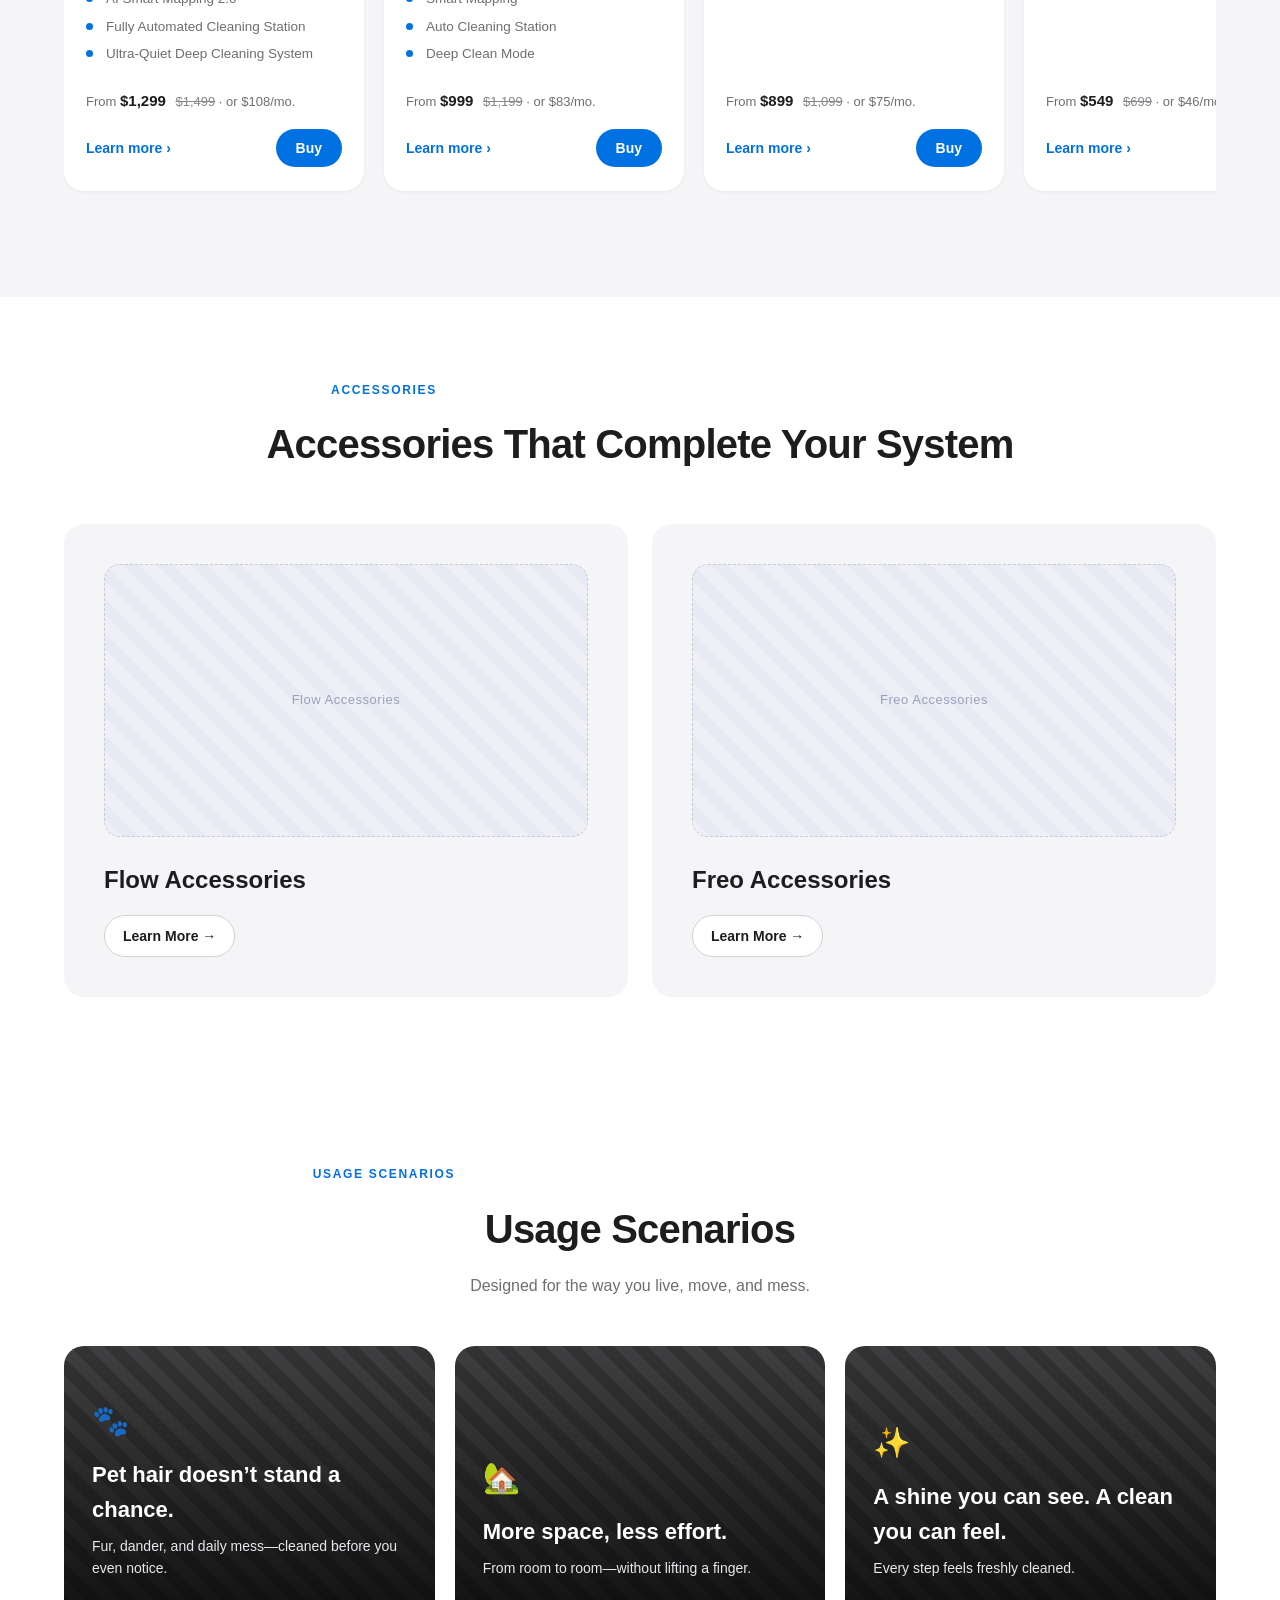
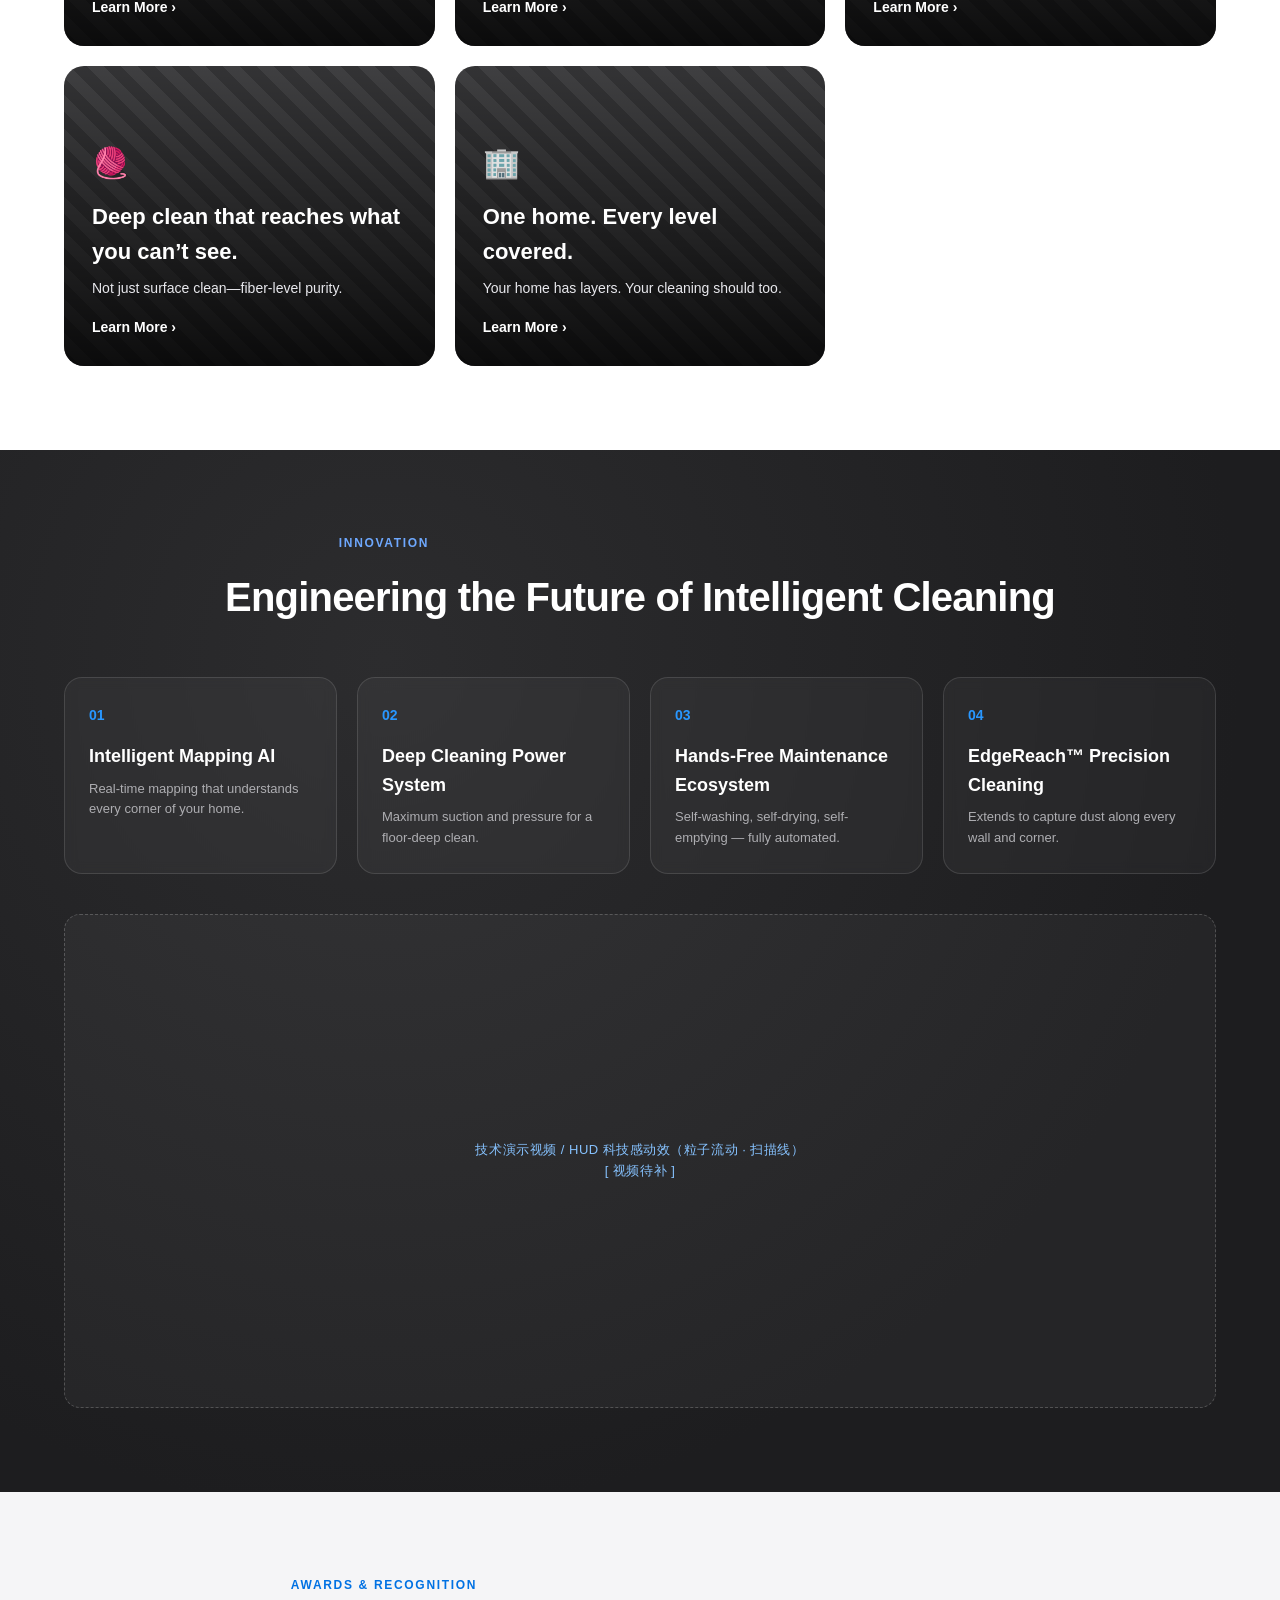
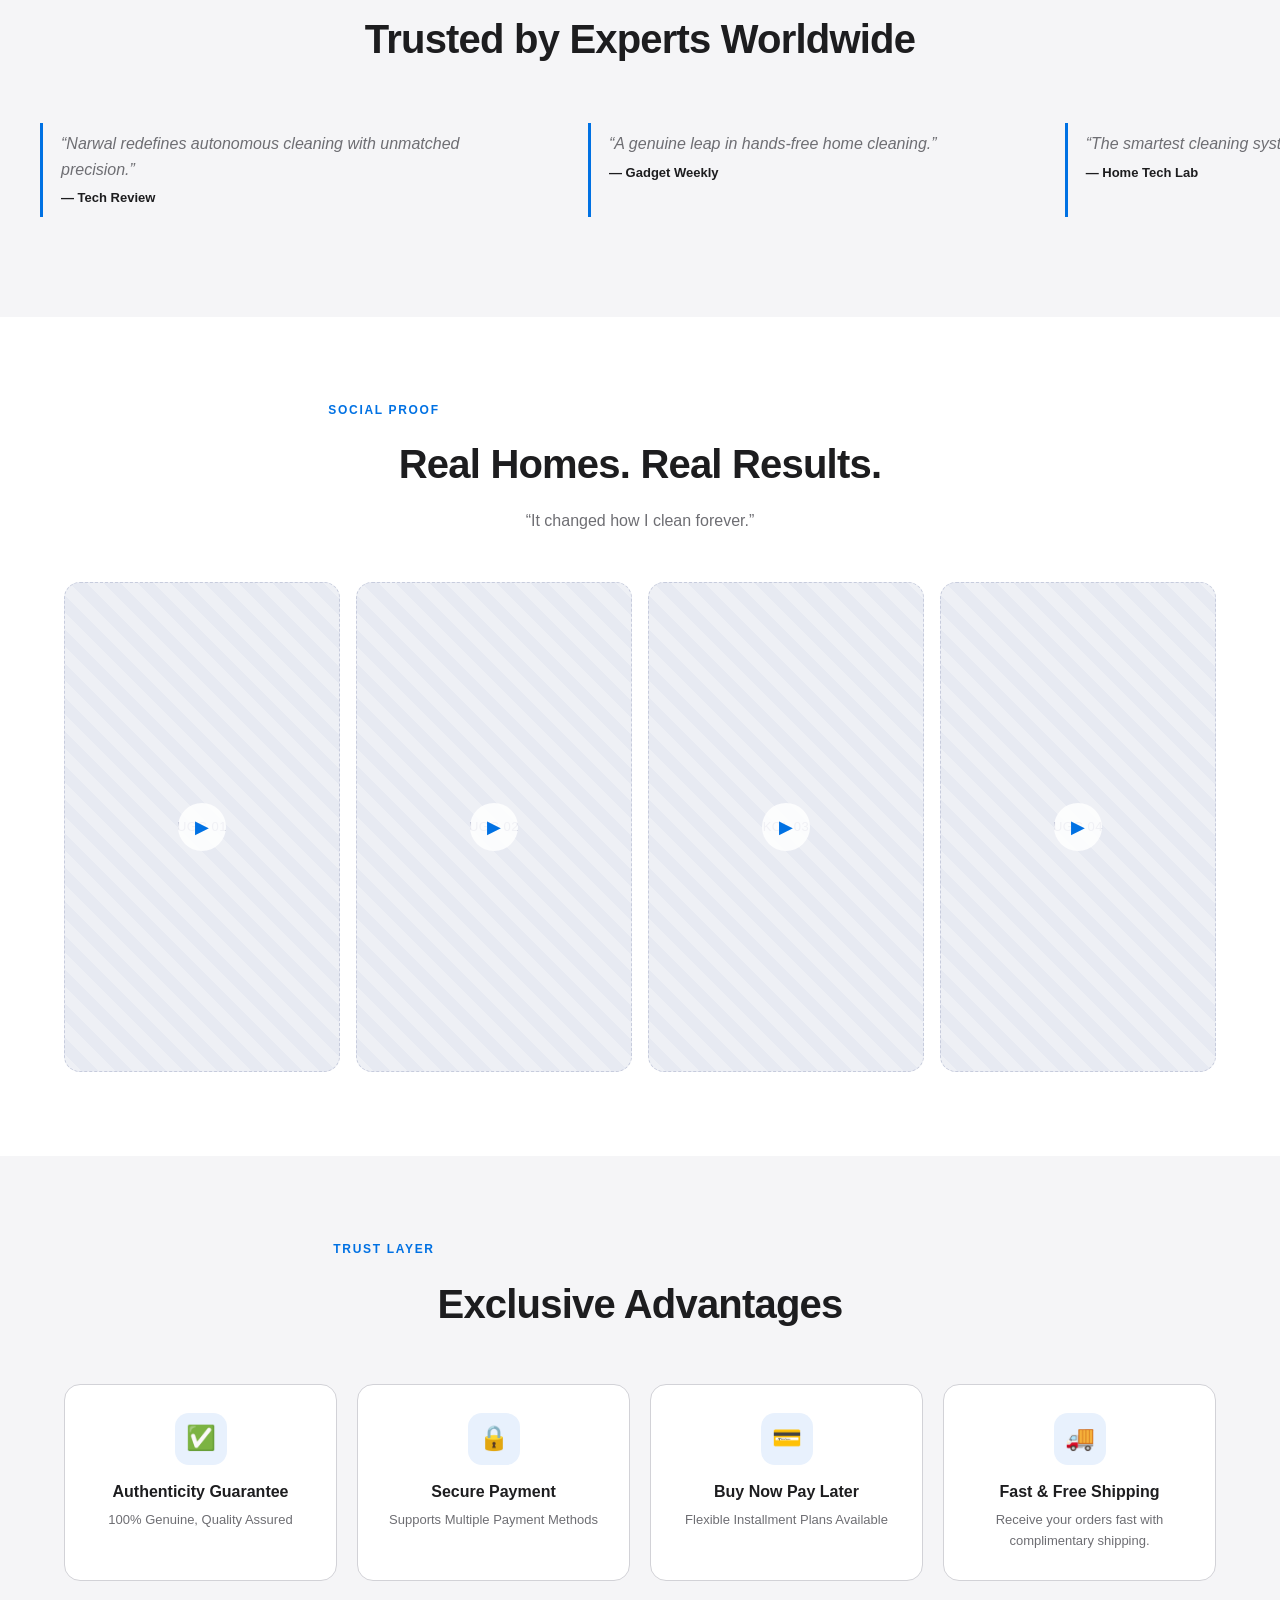
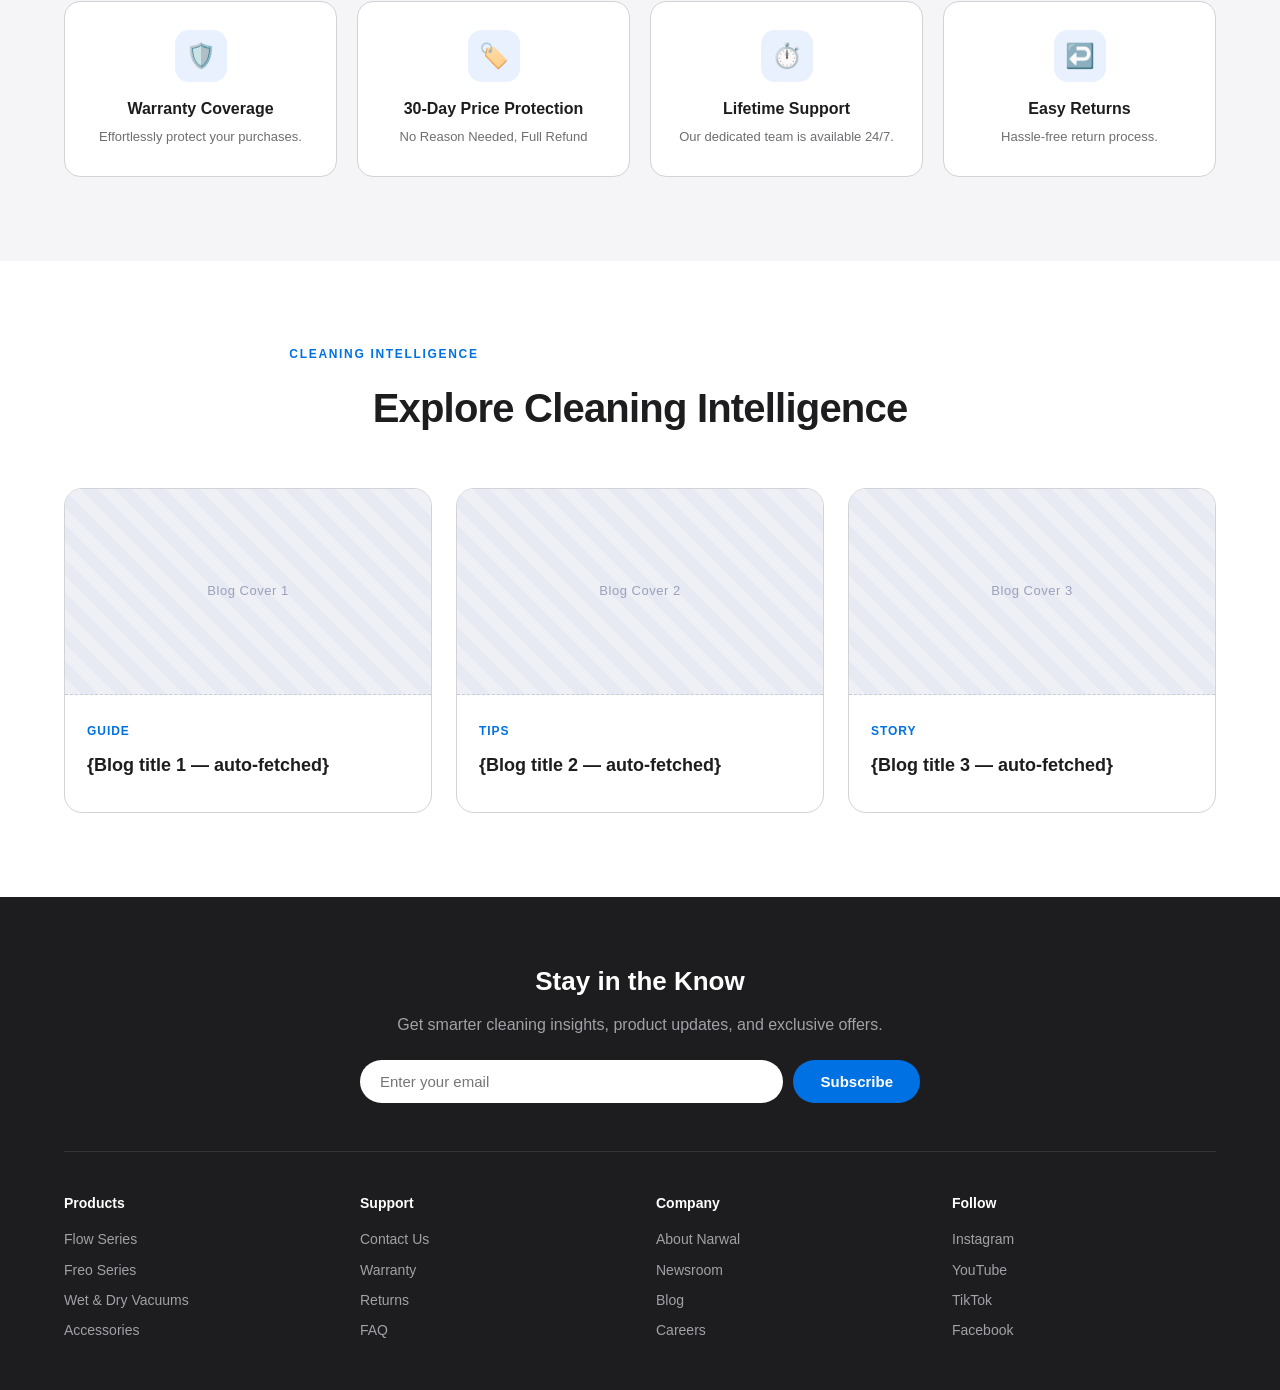
==== commit 0154727d: "Add cropped hero banner and rebuild product carousel (Apple All-Models style) - Add images/hero-bann" ====
--- a/narwal-home-demo.html
+++ b/narwal-home-demo.html
@@ -212,7 +212,7 @@
   .hero__stage img {
     position: absolute; inset: 0;
     width: 100%; height: 100%;
-    object-fit: cover; object-position: 74% center;
+    object-fit: cover; object-position: center;
   }
   .hero__stage .ph-fallback {
     position: absolute; inset: 0;
@@ -270,46 +270,69 @@
   }
   .tab[aria-selected="true"] { background: var(--ink); color: #fff; border-color: var(--ink); }
 
-  .product-grid {
-    display: grid;
-    grid-template-columns: repeat(3, 1fr);
-    gap: 24px;
-  }
+  /* 横向轮播轨道：可滑动，右侧露出半张卡 */
+  .product-rail {
+    display: flex;
+    gap: 20px;
+    overflow-x: auto;
+    scroll-snap-type: x mandatory;
+    padding: 6px 4px 22px;
+    scrollbar-width: thin;
+    -webkit-overflow-scrolling: touch;
+  }
+  .product-rail::-webkit-scrollbar { height: 6px; }
+  .product-rail::-webkit-scrollbar-thumb { background: #d2d2d7; border-radius: 99px; }
   .panel[hidden] { display: none; }
   .pcard {
-    border: 1px solid var(--line);
+    flex: 0 0 300px;
+    scroll-snap-align: start;
     border-radius: 20px;
-    padding: 22px;
+    padding: 24px 22px;
     background: #fff;
     display: flex; flex-direction: column;
+    box-shadow: 0 1px 3px rgba(0,0,0,.06);
     transition: box-shadow .25s, transform .25s;
   }
   .pcard:hover { box-shadow: 0 18px 40px -22px rgba(0,0,0,.22); transform: translateY(-4px); }
   .pcard__tag {
     align-self: flex-start;
-    font-size: 12px; font-weight: 700;
-    padding: 4px 12px; border-radius: 999px;
-    background: var(--primary-soft); color: var(--primary-dark);
-    margin-bottom: 16px;
-  }
-  .pcard__tag--seller { background:#fff3e0; color:#c97a13; }
-  .pcard__tag--value  { background:#e6f7ee; color:#1e8e5a; }
-  .pcard__img { aspect-ratio: 1/1; margin-bottom: 18px; }
-  .pcard__name { font-size: 21px; font-weight: 800; margin: 0 0 12px; }
+    font-size: 11px; font-weight: 700; letter-spacing: .06em; text-transform: uppercase;
+    color: var(--primary); margin-bottom: 6px;
+  }
+  .pcard__tag--seller { color:#c97a13; }
+  .pcard__tag--value  { color:#1e8e5a; }
+  .pcard__name { font-size: 22px; font-weight: 700; margin: 0 0 16px; letter-spacing: -.01em; }
+  .pcard__img { aspect-ratio: 4/3; margin-bottom: 14px; }
+  .pcard__img img { width: 100%; height: 100%; object-fit: contain; }
+  /* 色板圆点 */
+  .pcard__swatches { display: flex; gap: 7px; justify-content: center; margin-bottom: 18px; }
+  .pcard__swatches i {
+    width: 12px; height: 12px; border-radius: 50%;
+    border: 1px solid rgba(0,0,0,.12); display: inline-block;
+  }
   .pcard__usp { list-style: none; padding: 0; margin: 0 0 18px; }
   .pcard__usp li {
-    font-size: 14px; color: var(--ink-soft);
-    padding-left: 22px; position: relative; margin-bottom: 6px;
+    font-size: 13.5px; color: var(--ink-soft);
+    padding-left: 20px; position: relative; margin-bottom: 6px;
   }
   .pcard__usp li::before {
-    content: ""; position: absolute; left: 0; top: 8px;
-    width: 8px; height: 8px; border-radius: 50%; background: var(--primary);
-  }
-  .pcard__price { margin: auto 0 16px; }
-  .pcard__price .was { color: var(--ink-mute); text-decoration: line-through; font-size: 14px; margin-right: 8px; }
-  .pcard__price .now { font-size: 24px; font-weight: 800; }
-  .pcard__cta { display: flex; gap: 10px; }
-  .pcard__cta .btn { flex: 1; justify-content: center; }
+    content: ""; position: absolute; left: 0; top: 7px;
+    width: 7px; height: 7px; border-radius: 50%; background: var(--primary);
+  }
+  /* Apple 风价格：From + 价格 + /mo. */
+  .pcard__price { margin: auto 0 16px; font-size: 13px; color: var(--ink-soft); }
+  .pcard__price .now { font-size: 15px; font-weight: 600; color: var(--ink); }
+  .pcard__price .was { text-decoration: line-through; color: var(--ink-mute); margin-left: 6px; }
+  /* 底部：Learn more 链接 + 蓝色 Buy 胶囊 */
+  .pcard__cta { display: flex; align-items: center; justify-content: space-between; }
+  .pcard__cta .learn { color: var(--primary); font-weight: 600; font-size: 14px; text-decoration: none; }
+  .pcard__cta .learn:hover { text-decoration: underline; }
+  .pcard__cta .buy {
+    background: var(--primary); color: #fff;
+    border-radius: 999px; padding: 8px 20px;
+    font-size: 14px; font-weight: 600; text-decoration: none;
+  }
+  .pcard__cta .buy:hover { background: var(--primary-dark); }
 
   /* ============ 4. 配件区 ============ */
   .acc-grid { display: grid; grid-template-columns: 1fr 1fr; gap: 24px; }
@@ -535,7 +558,7 @@
   </section>
 
   <!-- ============ 3. 产品系列区 ============ -->
-  <section class="section" id="products">
+  <section class="section section--alt" id="products">
     <div class="container">
       <div class="sec-head">
         <p class="eyebrow">Product System</p>
@@ -551,52 +574,72 @@
 
       <!-- Flow Series -->
       <div class="panel" data-panel="flow">
-        <div class="product-grid">
+        <div class="product-rail">
           <article class="pcard">
             <span class="pcard__tag">Flagship</span>
-            <div class="ph pcard__img">Flow 2</div>
             <h3 class="pcard__name">Flow 2</h3>
+            <div class="pcard__img"><img src="images/narwal-flow2.webp" alt="Flow 2" /></div>
+            <div class="pcard__swatches"><i style="background:#f2f2f2"></i><i style="background:#c9ccd1"></i><i style="background:#1d1d1f"></i></div>
             <ul class="pcard__usp">
               <li>AI Smart Mapping 2.0</li>
               <li>Fully Automated Cleaning Station</li>
               <li>Ultra-Quiet Deep Cleaning System</li>
             </ul>
-            <div class="pcard__price"><span class="was">$1,499</span><span class="now">$1,299</span></div>
+            <div class="pcard__price">From <span class="now">$1,299</span> <span class="was">$1,499</span> · or $108/mo.</div>
             <div class="pcard__cta">
-              <a href="#" class="btn btn--ghost btn--sm">Learn More</a>
-              <a href="#" class="btn btn--primary btn--sm">Buy Now</a>
+              <a href="#" class="learn">Learn more ›</a>
+              <a href="#" class="buy">Buy</a>
             </div>
           </article>
 
           <article class="pcard">
             <span class="pcard__tag pcard__tag--seller">Best Seller</span>
-            <div class="ph pcard__img">X30</div>
+            <h3 class="pcard__name">Flow</h3>
+            <div class="pcard__img"><img src="images/narwal-flow.webp" alt="Flow" /></div>
+            <div class="pcard__swatches"><i style="background:#f2f2f2"></i><i style="background:#1d1d1f"></i></div>
+            <ul class="pcard__usp">
+              <li>Smart Mapping</li>
+              <li>Auto Cleaning Station</li>
+              <li>Deep Clean Mode</li>
+            </ul>
+            <div class="pcard__price">From <span class="now">$999</span> <span class="was">$1,199</span> · or $83/mo.</div>
+            <div class="pcard__cta">
+              <a href="#" class="learn">Learn more ›</a>
+              <a href="#" class="buy">Buy</a>
+            </div>
+          </article>
+
+          <article class="pcard">
+            <span class="pcard__tag pcard__tag--value">Best Value</span>
             <h3 class="pcard__name">X30</h3>
+            <div class="pcard__img ph">X30</div>
+            <div class="pcard__swatches"><i style="background:#f2f2f2"></i><i style="background:#c9ccd1"></i></div>
             <ul class="pcard__usp">
               <li>Dual-Spinning Mop System</li>
               <li>Auto Mop Lifting</li>
               <li>Self-Cleaning Base</li>
             </ul>
-            <div class="pcard__price"><span class="was">$1,099</span><span class="now">$899</span></div>
+            <div class="pcard__price">From <span class="now">$899</span> <span class="was">$1,099</span> · or $75/mo.</div>
             <div class="pcard__cta">
-              <a href="#" class="btn btn--ghost btn--sm">Learn More</a>
-              <a href="#" class="btn btn--primary btn--sm">Buy Now</a>
+              <a href="#" class="learn">Learn more ›</a>
+              <a href="#" class="buy">Buy</a>
             </div>
           </article>
 
           <article class="pcard">
             <span class="pcard__tag pcard__tag--value">Best Value</span>
-            <div class="ph pcard__img">AX15</div>
             <h3 class="pcard__name">AX15</h3>
+            <div class="pcard__img ph">AX15</div>
+            <div class="pcard__swatches"><i style="background:#f2f2f2"></i><i style="background:#1d1d1f"></i></div>
             <ul class="pcard__usp">
               <li>Powerful Suction</li>
               <li>Smart Obstacle Avoidance</li>
               <li>Compact Auto-Empty Dock</li>
             </ul>
-            <div class="pcard__price"><span class="was">$699</span><span class="now">$549</span></div>
+            <div class="pcard__price">From <span class="now">$549</span> <span class="was">$699</span> · or $46/mo.</div>
             <div class="pcard__cta">
-              <a href="#" class="btn btn--ghost btn--sm">Learn More</a>
-              <a href="#" class="btn btn--primary btn--sm">Buy Now</a>
+              <a href="#" class="learn">Learn more ›</a>
+              <a href="#" class="buy">Buy</a>
             </div>
           </article>
         </div>
@@ -604,50 +647,85 @@
 
       <!-- Freo Series -->
       <div class="panel" data-panel="freo" hidden>
-        <div class="product-grid">
+        <div class="product-rail">
           <article class="pcard">
             <span class="pcard__tag">Flagship</span>
-            <div class="ph pcard__img">Freo Z Ultra</div>
             <h3 class="pcard__name">Freo Z Ultra</h3>
+            <div class="pcard__img"><img src="images/narwal-freo-z-ultra.png" alt="Freo Z Ultra" /></div>
+            <div class="pcard__swatches"><i style="background:#f2f2f2"></i><i style="background:#1d1d1f"></i><i style="background:#c9ccd1"></i></div>
             <ul class="pcard__usp">
               <li>Dual AI Chips</li>
               <li>Edge-to-Edge Mopping</li>
               <li>Hot Water Self-Wash</li>
             </ul>
-            <div class="pcard__price"><span class="was">$1,599</span><span class="now">$1,399</span></div>
+            <div class="pcard__price">From <span class="now">$1,399</span> <span class="was">$1,599</span> · or $117/mo.</div>
             <div class="pcard__cta">
-              <a href="#" class="btn btn--ghost btn--sm">Learn More</a>
-              <a href="#" class="btn btn--primary btn--sm">Buy Now</a>
+              <a href="#" class="learn">Learn more ›</a>
+              <a href="#" class="buy">Buy</a>
             </div>
           </article>
           <article class="pcard">
             <span class="pcard__tag pcard__tag--seller">Best Seller</span>
-            <div class="ph pcard__img">Freo X Ultra</div>
             <h3 class="pcard__name">Freo X Ultra</h3>
+            <div class="pcard__img"><img src="images/narwal-freo-x-ultra.png" alt="Freo X Ultra" /></div>
+            <div class="pcard__swatches"><i style="background:#f2f2f2"></i><i style="background:#1d1d1f"></i></div>
             <ul class="pcard__usp">
               <li>Zero-Tangle Brush</li>
               <li>Auto Detergent Dosing</li>
               <li>DirtSense Cleaning</li>
             </ul>
-            <div class="pcard__price"><span class="was">$1,399</span><span class="now">$1,199</span></div>
+            <div class="pcard__price">From <span class="now">$1,199</span> <span class="was">$1,399</span> · or $100/mo.</div>
             <div class="pcard__cta">
-              <a href="#" class="btn btn--ghost btn--sm">Learn More</a>
-              <a href="#" class="btn btn--primary btn--sm">Buy Now</a>
+              <a href="#" class="learn">Learn more ›</a>
+              <a href="#" class="buy">Buy</a>
+            </div>
+          </article>
+          <article class="pcard">
+            <span class="pcard__tag pcard__tag--seller">Best Seller</span>
+            <h3 class="pcard__name">Freo Z10 Ultra</h3>
+            <div class="pcard__img"><img src="images/narwal-freo-z10-ultra.png" alt="Freo Z10 Ultra" /></div>
+            <div class="pcard__swatches"><i style="background:#f2f2f2"></i><i style="background:#c9ccd1"></i></div>
+            <ul class="pcard__usp">
+              <li>AI Dirt Detection</li>
+              <li>Auto Mop Wash &amp; Dry</li>
+              <li>Smart Navigation</li>
+            </ul>
+            <div class="pcard__price">From <span class="now">$1,099</span> <span class="was">$1,299</span> · or $92/mo.</div>
+            <div class="pcard__cta">
+              <a href="#" class="learn">Learn more ›</a>
+              <a href="#" class="buy">Buy</a>
             </div>
           </article>
           <article class="pcard">
             <span class="pcard__tag pcard__tag--value">Best Value</span>
-            <div class="ph pcard__img">Freo Pro</div>
+            <h3 class="pcard__name">Freo X10 Pro</h3>
+            <div class="pcard__img"><img src="images/narwal-freo-x10-pro.png" alt="Freo X10 Pro" /></div>
+            <div class="pcard__swatches"><i style="background:#f2f2f2"></i><i style="background:#1d1d1f"></i></div>
+            <ul class="pcard__usp">
+              <li>Compact Auto Station</li>
+              <li>Strong Mopping Pressure</li>
+              <li>Quiet Operation</li>
+            </ul>
+            <div class="pcard__price">From <span class="now">$899</span> <span class="was">$1,099</span> · or $75/mo.</div>
+            <div class="pcard__cta">
+              <a href="#" class="learn">Learn more ›</a>
+              <a href="#" class="buy">Buy</a>
+            </div>
+          </article>
+          <article class="pcard">
+            <span class="pcard__tag pcard__tag--value">Best Value</span>
             <h3 class="pcard__name">Freo Pro</h3>
+            <div class="pcard__img"><img src="images/narwal-freo-pro.png" alt="Freo Pro" /></div>
+            <div class="pcard__swatches"><i style="background:#f2f2f2"></i><i style="background:#c9ccd1"></i></div>
             <ul class="pcard__usp">
               <li>Smart Mapping</li>
               <li>Auto-Empty &amp; Wash</li>
               <li>Quiet Mode</li>
             </ul>
-            <div class="pcard__price"><span class="was">$899</span><span class="now">$699</span></div>
+            <div class="pcard__price">From <span class="now">$699</span> <span class="was">$899</span> · or $58/mo.</div>
             <div class="pcard__cta">
-              <a href="#" class="btn btn--ghost btn--sm">Learn More</a>
-              <a href="#" class="btn btn--primary btn--sm">Buy Now</a>
+              <a href="#" class="learn">Learn more ›</a>
+              <a href="#" class="buy">Buy</a>
             </div>
           </article>
         </div>
@@ -655,35 +733,37 @@
 
       <!-- Wet & Dry -->
       <div class="panel" data-panel="wetdry" hidden>
-        <div class="product-grid">
+        <div class="product-rail">
           <article class="pcard">
             <span class="pcard__tag pcard__tag--seller">Best Seller</span>
-            <div class="ph pcard__img">S20 Pro</div>
-            <h3 class="pcard__name">S20 Pro</h3>
+            <h3 class="pcard__name">Freo S</h3>
+            <div class="pcard__img"><img src="images/narwal-freo-s.png" alt="Freo S" /></div>
+            <div class="pcard__swatches"><i style="background:#f2f2f2"></i><i style="background:#1d1d1f"></i></div>
             <ul class="pcard__usp">
               <li>Edge-Hugging Roller</li>
               <li>Self-Cleaning &amp; Drying</li>
               <li>Lightweight Design</li>
             </ul>
-            <div class="pcard__price"><span class="was">$499</span><span class="now">$399</span></div>
+            <div class="pcard__price">From <span class="now">$399</span> <span class="was">$499</span> · or $33/mo.</div>
             <div class="pcard__cta">
-              <a href="#" class="btn btn--ghost btn--sm">Learn More</a>
-              <a href="#" class="btn btn--primary btn--sm">Buy Now</a>
+              <a href="#" class="learn">Learn more ›</a>
+              <a href="#" class="buy">Buy</a>
             </div>
           </article>
           <article class="pcard">
             <span class="pcard__tag pcard__tag--value">Best Value</span>
-            <div class="ph pcard__img">S10</div>
             <h3 class="pcard__name">S10</h3>
+            <div class="pcard__img ph">S10</div>
+            <div class="pcard__swatches"><i style="background:#f2f2f2"></i><i style="background:#c9ccd1"></i></div>
             <ul class="pcard__usp">
               <li>Strong Suction</li>
               <li>One-Touch Clean</li>
               <li>Long Battery Life</li>
             </ul>
-            <div class="pcard__price"><span class="was">$349</span><span class="now">$279</span></div>
+            <div class="pcard__price">From <span class="now">$279</span> <span class="was">$349</span> · or $23/mo.</div>
             <div class="pcard__cta">
-              <a href="#" class="btn btn--ghost btn--sm">Learn More</a>
-              <a href="#" class="btn btn--primary btn--sm">Buy Now</a>
+              <a href="#" class="learn">Learn more ›</a>
+              <a href="#" class="buy">Buy</a>
             </div>
           </article>
         </div>
@@ -692,7 +772,7 @@
   </section>
 
   <!-- ============ 4. 配件区 ============ -->
-  <section class="section section--alt">
+  <section class="section">
     <div class="container">
       <div class="sec-head">
         <p class="eyebrow">Accessories</p>
